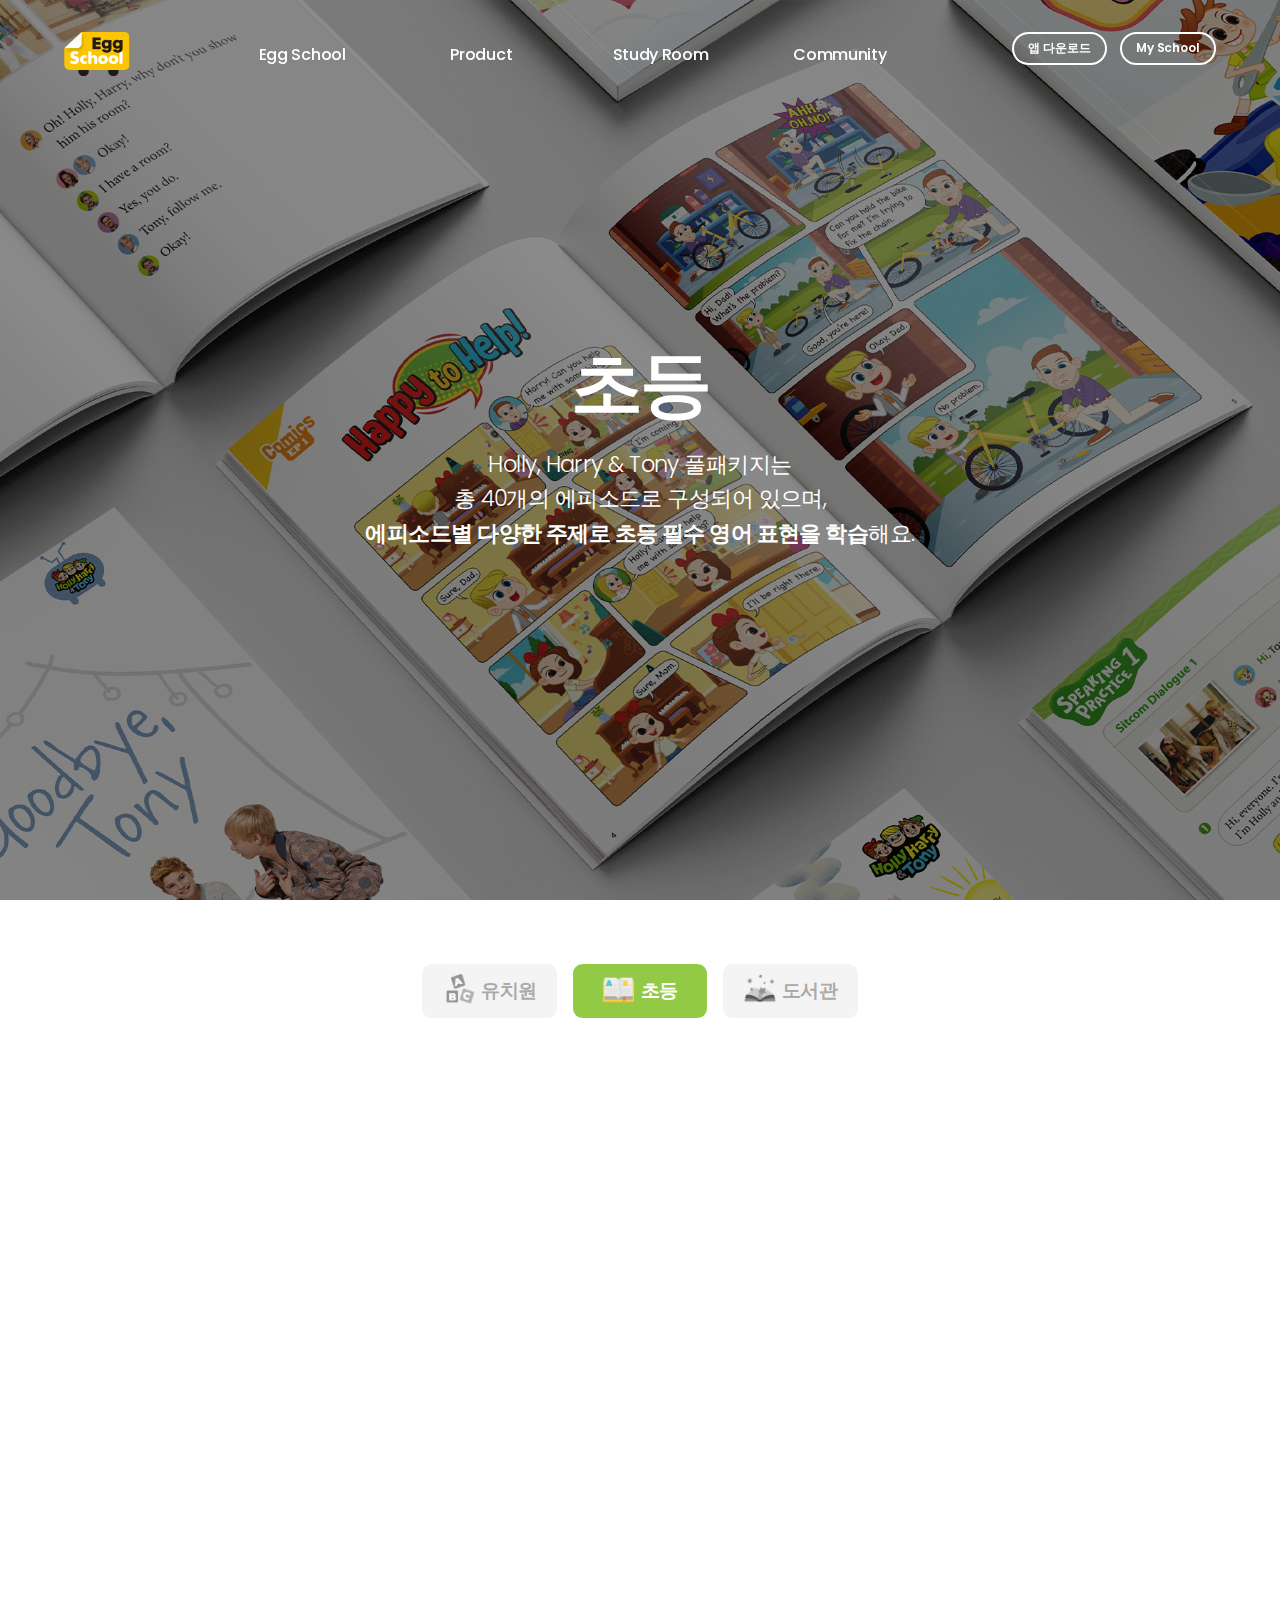
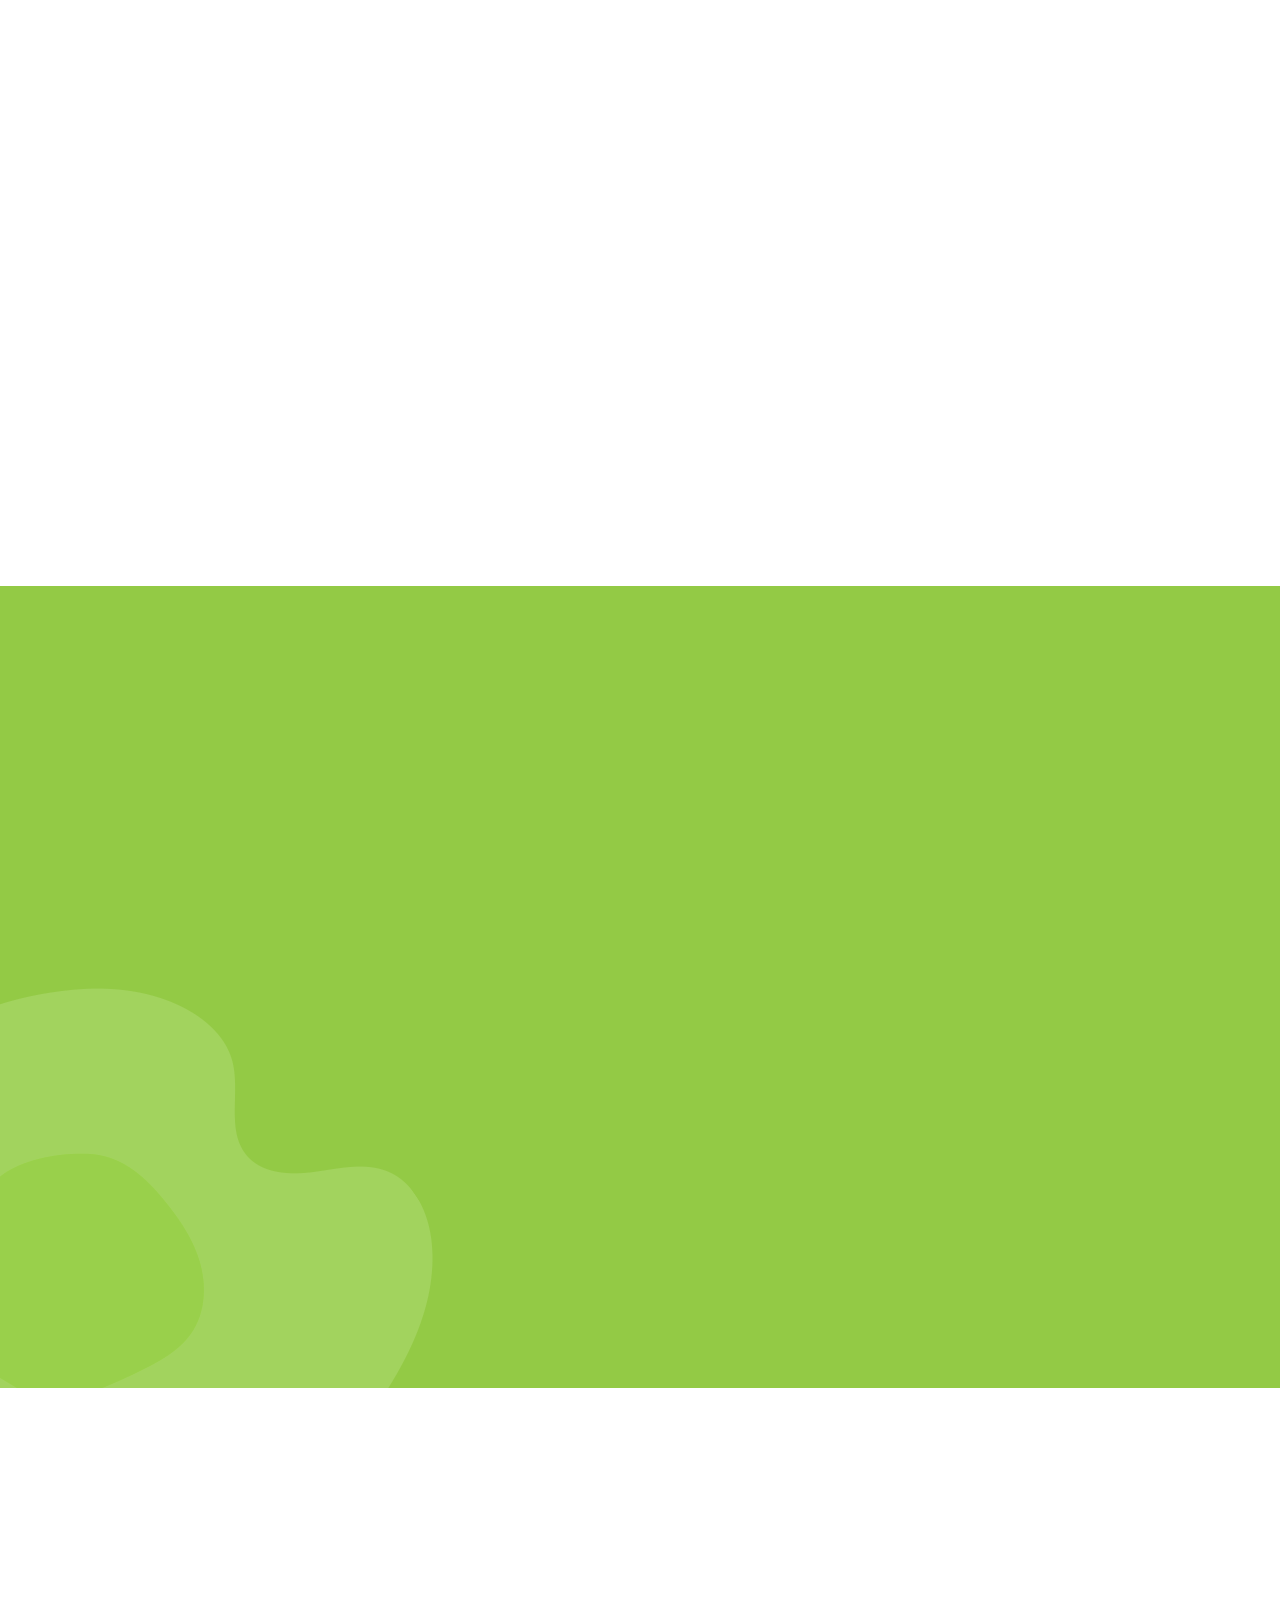
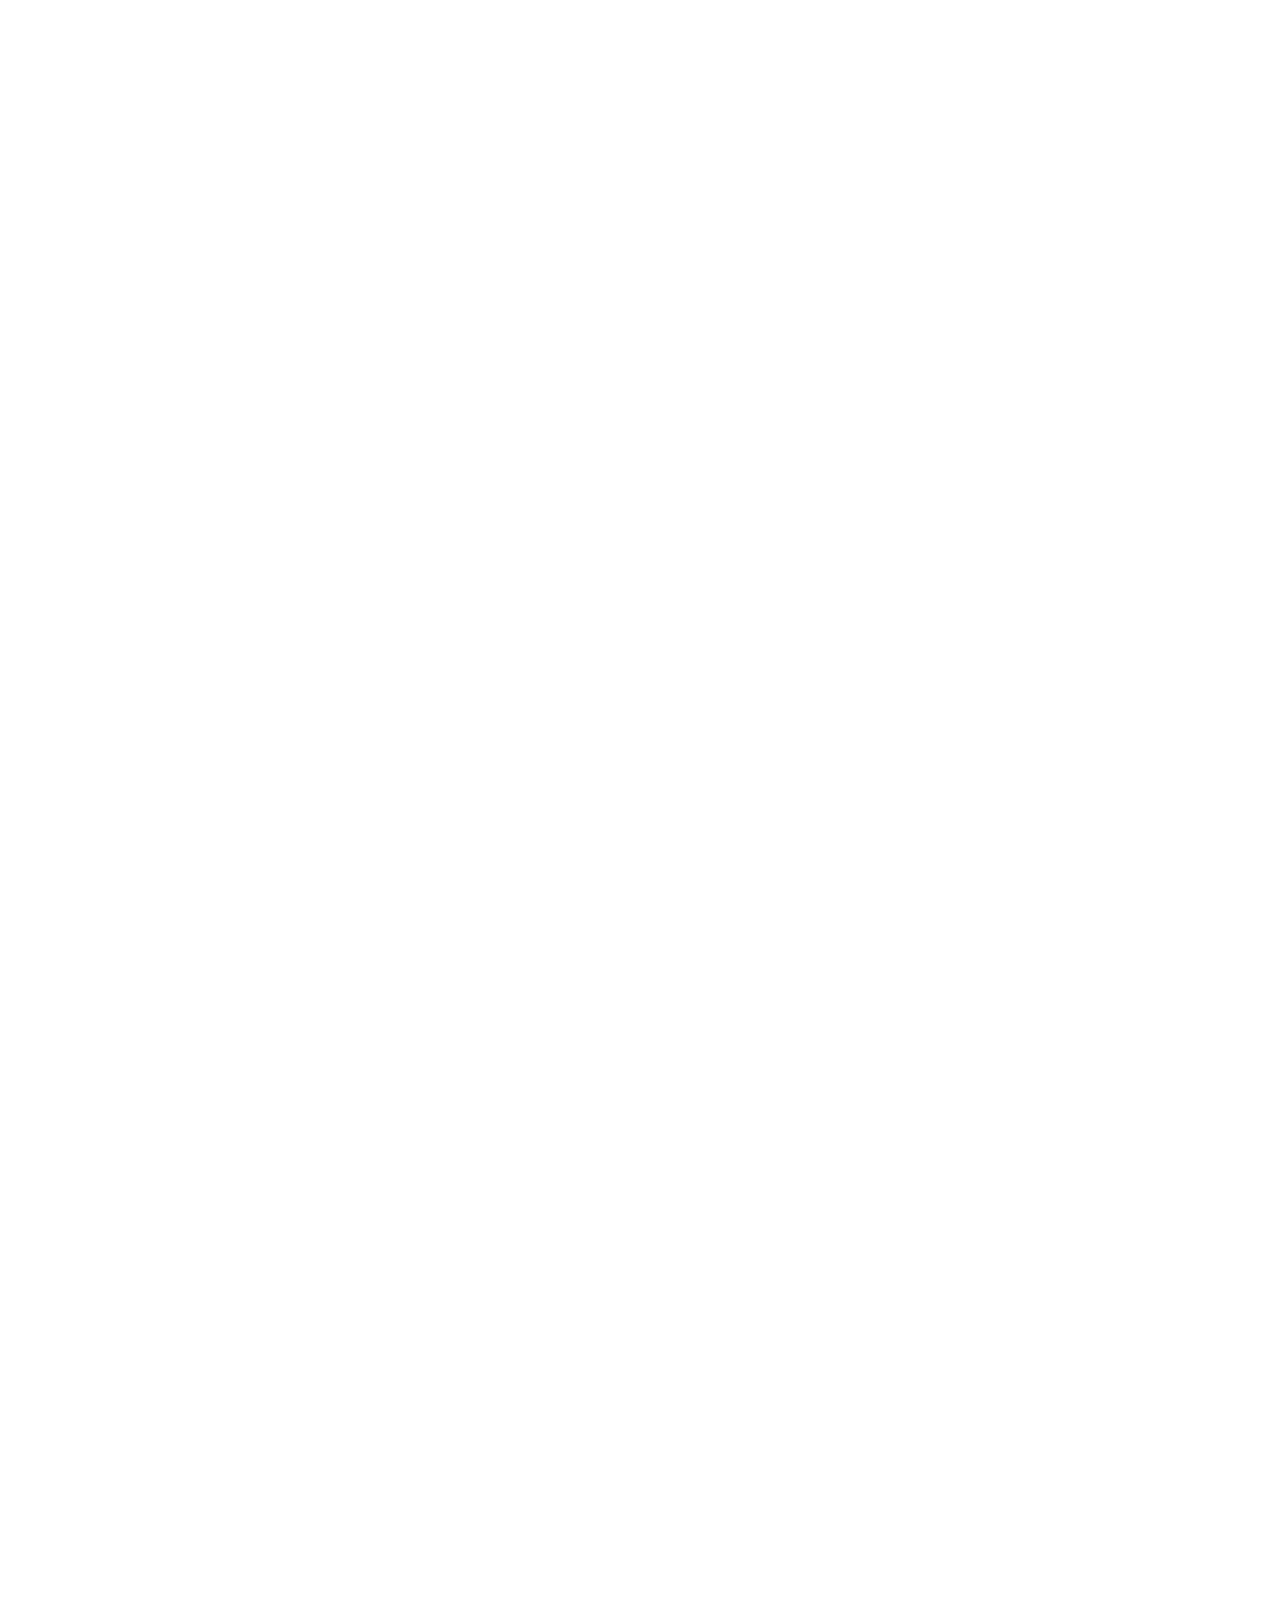
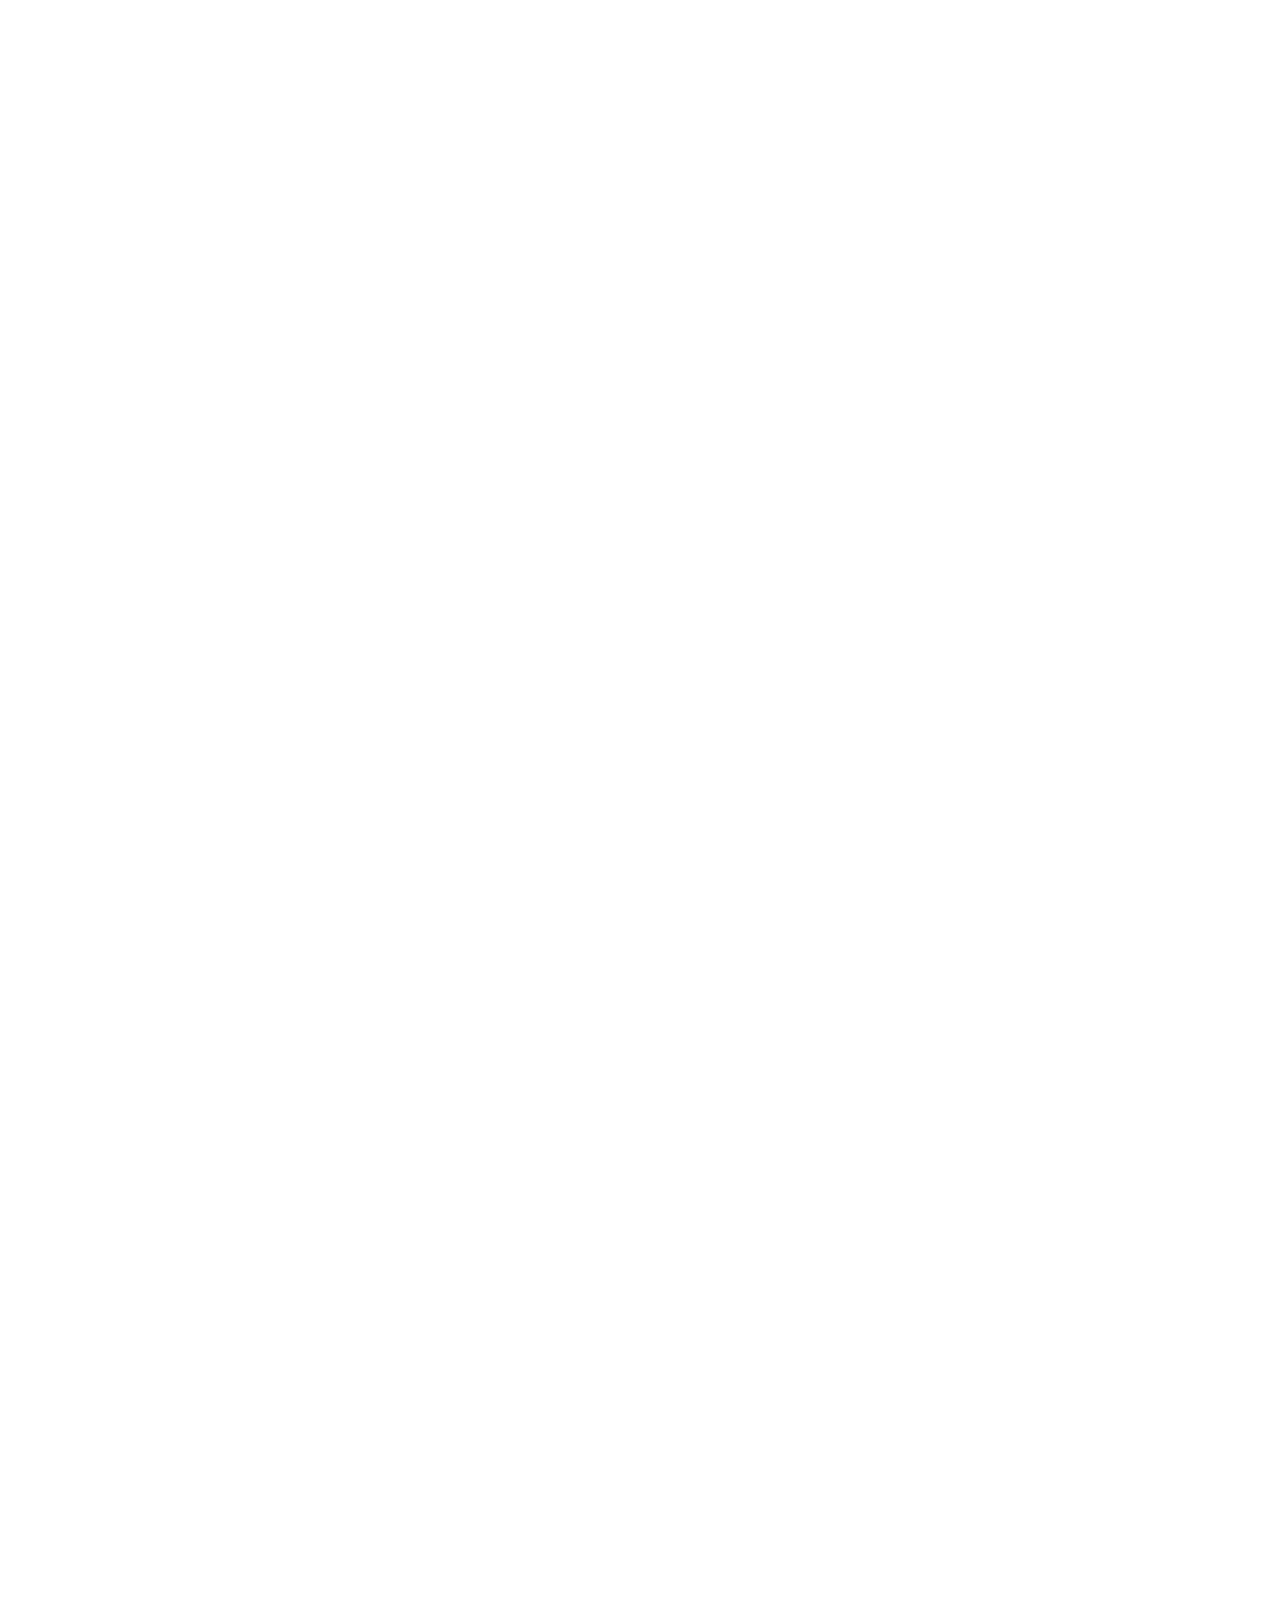
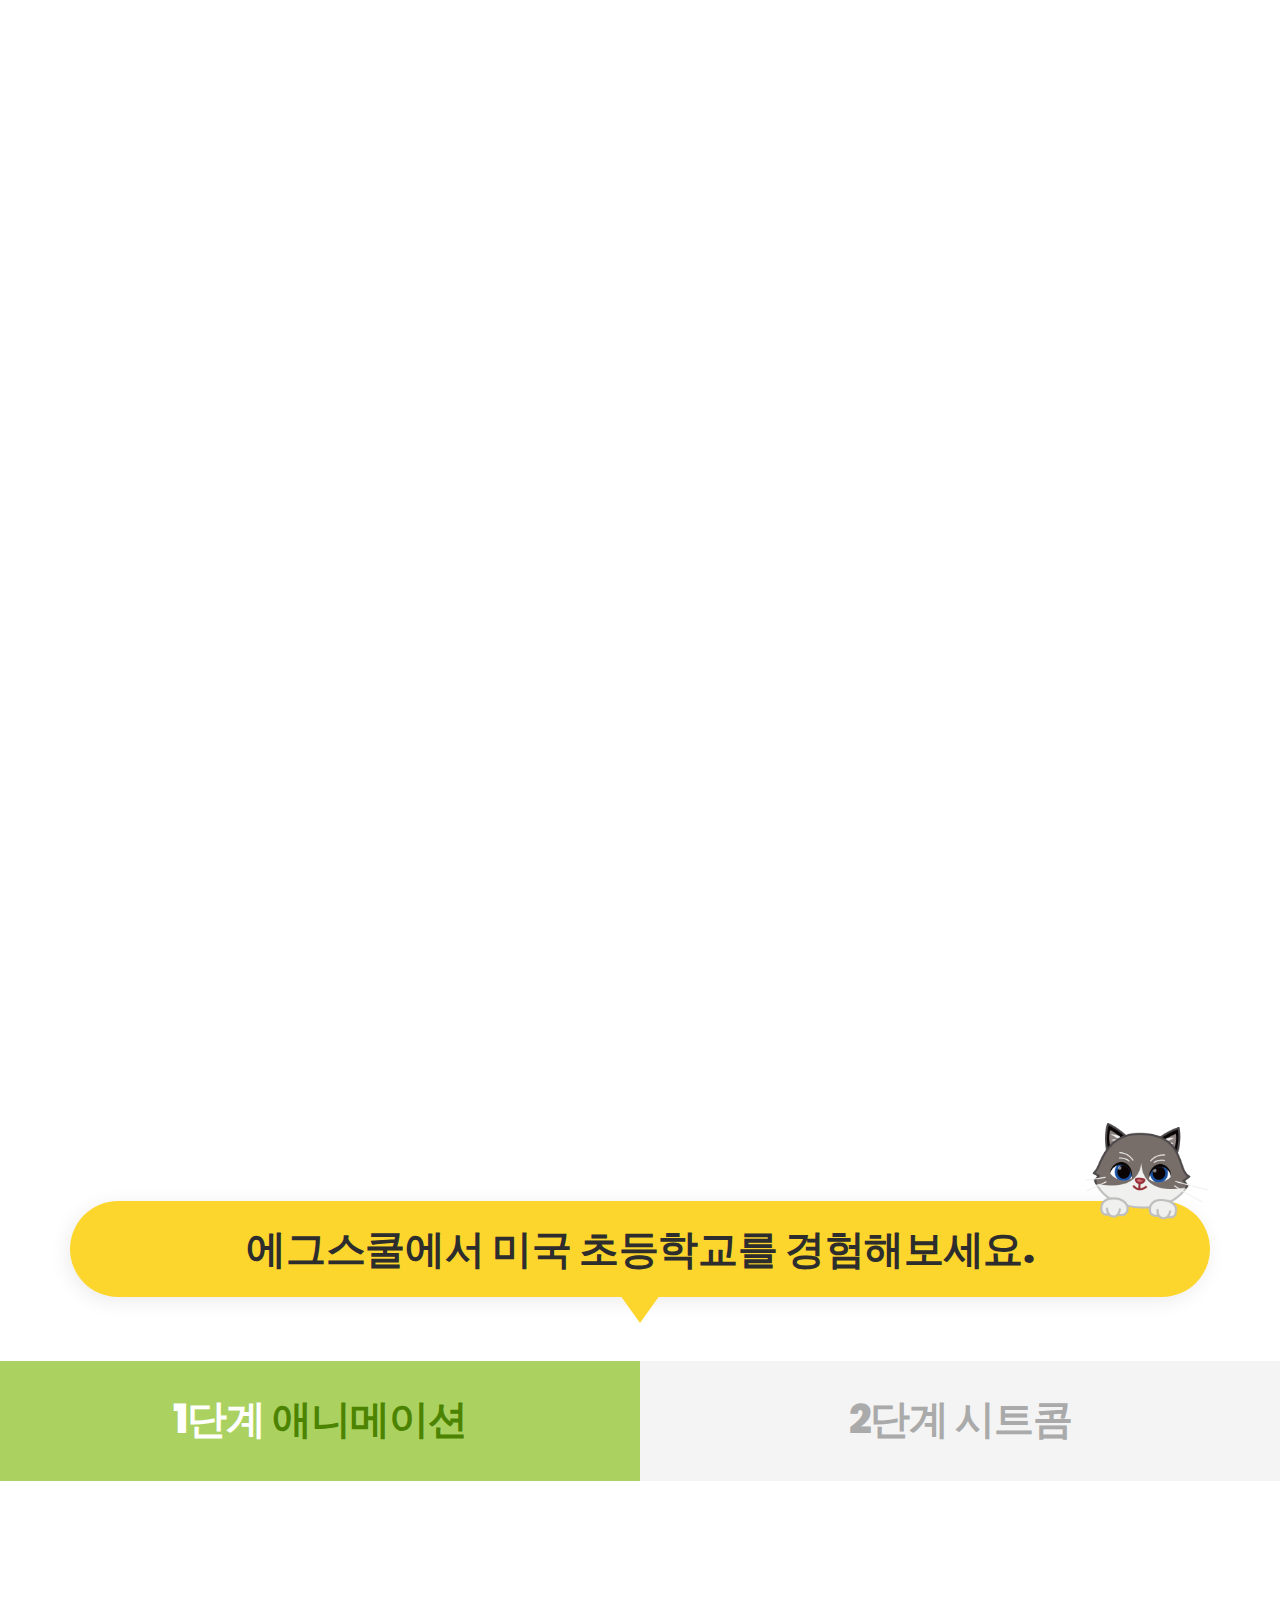
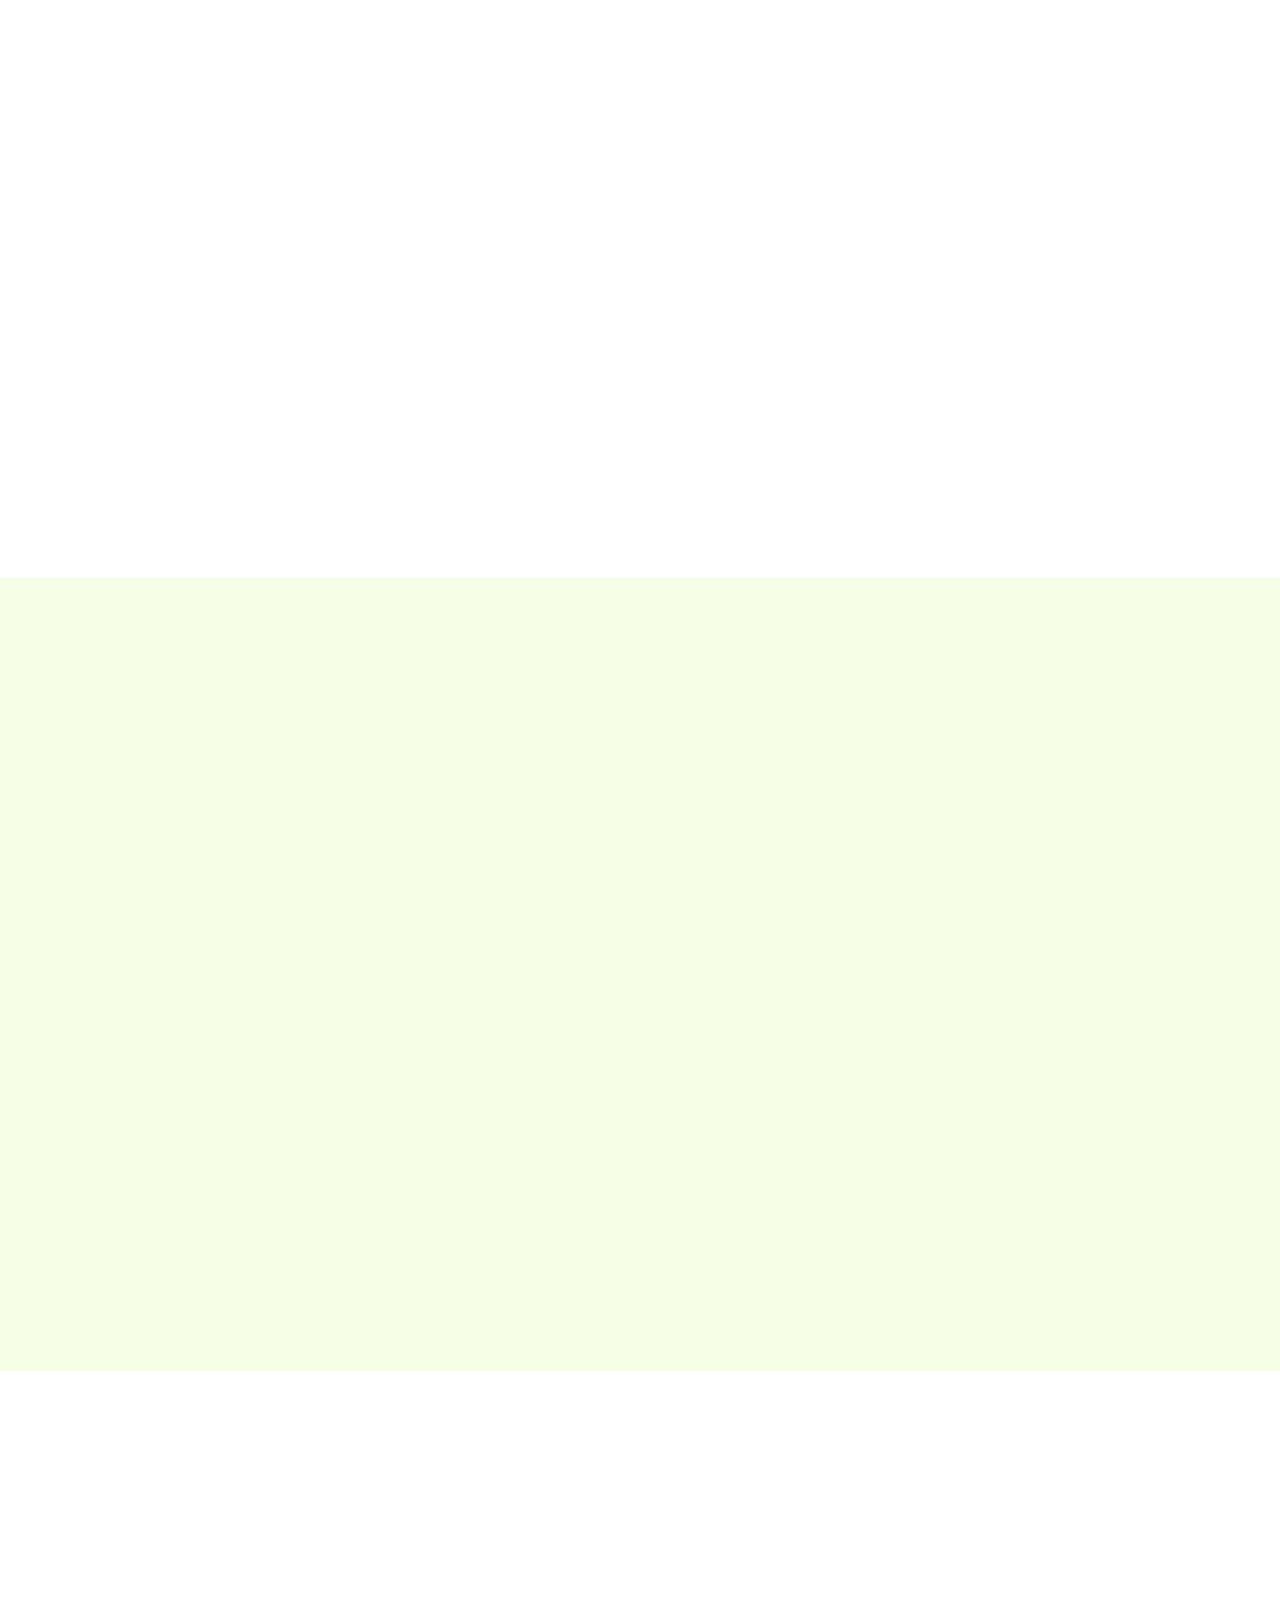
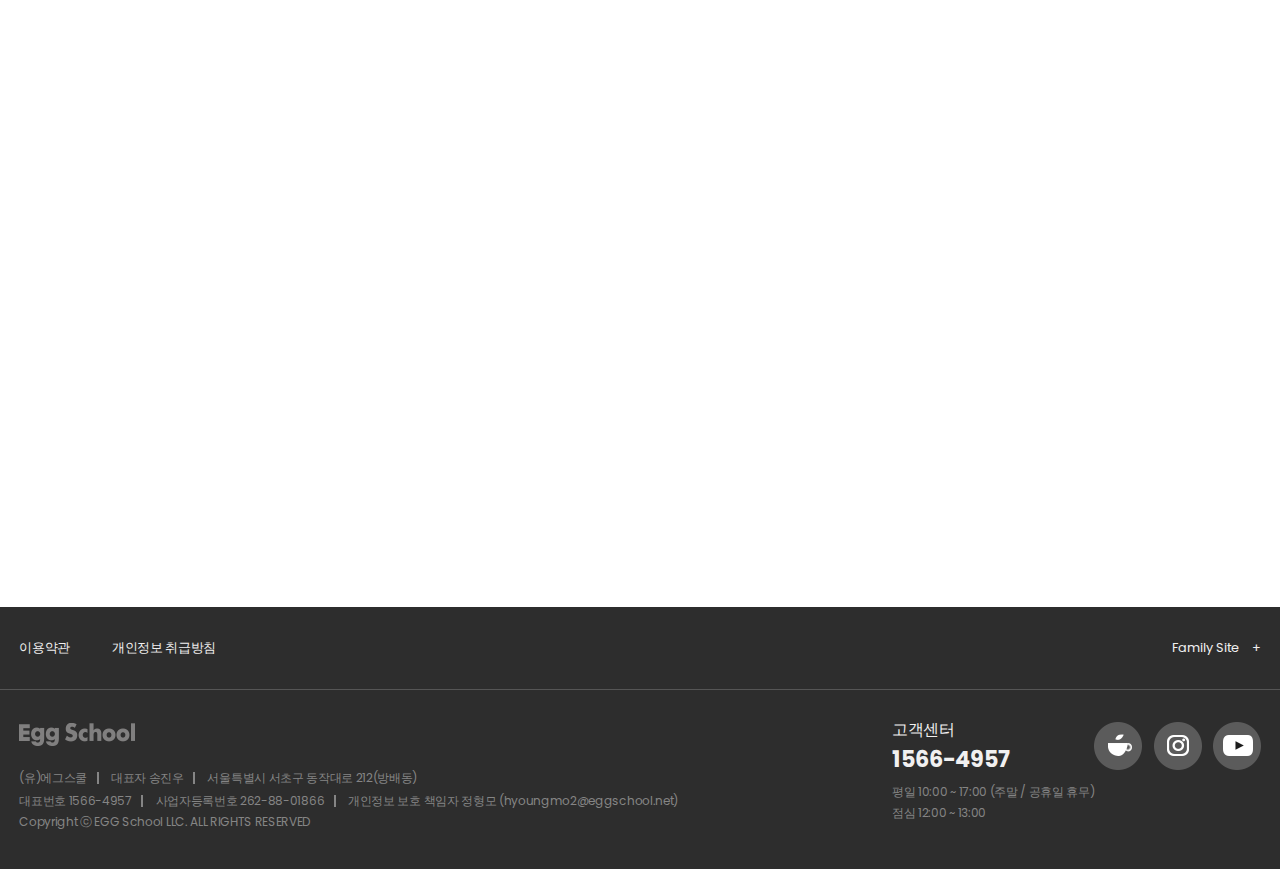
==== product/element.html @ 85e60bed "first commit" ====
<!doctype html>
<html lang="ko">
<head>
    <meta charset="UTF-8">
    <meta name="viewport"
          content="width=device-width, user-scalable=no, initial-scale=1.0, maximum-scale=1.0, minimum-scale=1.0">
    <meta http-equiv="X-UA-Compatible" content="ie=edge">
    <title>초등</title>
    <!--S:fonts-->
    <link rel="preconnect" href="https://fonts.googleapis.com">
    <link rel="preconnect" href="https://fonts.gstatic.com" crossorigin>
    <link href="https://fonts.googleapis.com/css2?family=Poppins:ital,wght@0,100;0,200;0,300;0,400;0,500;0,600;0,700;0,800;0,900;1,100;1,200;1,300;1,400;1,500;1,600;1,700;1,800;1,900&display=swap" rel="stylesheet">
    <link rel="stylesheet" as="style" crossorigin href="https://cdn.jsdelivr.net/gh/orioncactus/pretendard@v1.3.9/dist/web/static/pretendard.min.css" />
    <link rel="stylesheet" href="/css/reset.css">
    <!--S: Swiper CDN-->
    <link
            rel="stylesheet"
            href="https://cdn.jsdelivr.net/npm/swiper@11/swiper-bundle.min.css"
    />
    <script src="https://cdn.jsdelivr.net/npm/swiper@11/swiper-bundle.min.js"></script>
    <!--S: gsap CDN-->
    <script src="https://cdnjs.cloudflare.com/ajax/libs/gsap/3.12.5/gsap.min.js"></script>
    <script src="https://cdnjs.cloudflare.com/ajax/libs/gsap/3.12.5/ScrollTrigger.min.js"></script>
    <script src="https://cdnjs.cloudflare.com/ajax/libs/gsap/3.12.5/Observer.min.js"></script>
    <link href="https://unpkg.com/aos@2.3.1/dist/aos.css" rel="stylesheet">
    <script src="https://unpkg.com/aos@2.3.1/dist/aos.js"></script>
    <script src="https://player.vimeo.com/api/player.js"></script>
    <!--E:fonts-->
    <link rel="stylesheet" href="/css/common.css">
    <link rel="stylesheet" href="/css/main.css">
    <link rel="stylesheet" href="/css/modal.css">
    <link rel="stylesheet" href="/css/product.css">
    <script src="/js/modal.js"></script>
    <script src="/js/common.js"></script>
    <script src="/js/product.js"></script>
</head>
<body>
<div class="wrapper">
    <!--S:header-->
    <header class="header">
        <a href="/"><img src="/images/logo.png" alt="Egg School"></a>
        <nav class="gnb_wrapper">
            <ul class="gnb_block">
                <li class="gnb_link"><span class="gnb_text">Egg School</span>
                    <ul class="lnb_block">
                        <li class="lnb_link"><a href="/eggshool/story">회사소개</a></li>
                        <li class="lnb_link"><a href="/eggshool/system">시스템</a></li>
                        <li class="lnb_link"><a href="/eggshool/curriculum">커리큘럼</a></li>
                    </ul>
                </li>
                <li class="gnb_link"><span class="gnb_text">Product</span>
                    <ul class="lnb_block">
                        <li class="lnb_link"><a href="/product/kinder">유치원</a></li>
                        <li class="lnb_link"><a href="/product/element">초등</a></li>
                        <li class="lnb_link"><a href="/product/library">도서관</a></li>
                        <li class="lnb_link"><a href="/product/freetrial">무료체험신청</a></li>
                    </ul>
                </li>
                <li class="gnb_link"><span class="gnb_text">Study Room</span>
                    <ul class="lnb_block">
                        <li class="lnb_link"><a href="/studyroom/guide">학습가이드</a></li>
                        <li class="lnb_link"><a href="/studyroom/guide/remotesupport">PC원격지원</a></li>
                    </ul>
                </li>
                <li class="gnb_link"><span class="gnb_text">Community</span>
                    <ul class="lnb_block">
                        <li class="lnb_link"><a href="/community/notice">공지사항</a></li>
                        <li class="lnb_link"><a href="/community/event">이벤트</a></li>
                        <li class="lnb_link"><a href="/community/faq">FAQ</a></li>
                    </ul>
                </li>
            </ul>
        </nav>
        <div class="d_flex utill_menu_block">
            <button type="button" onclick="redirectToAppStore()" class="utill_menu">앱 다운로드</button>
            <button type="button" class="utill_menu" onclick="toggleMySchool()">My School
                <ul class="mypage_link_block">
                    <li class="mypage_link logout">로그아웃</li>
                    <li class="mypage_link"><a href="/myschool/userinfo">회원정보</a></li>
                    <li class="mypage_link"><a href="/myschool/studyinfo">학습정보</a></li>
                    <li class="mypage_link"><a href="/myschool/appextend">앱 구독연장</a></li>
                    <li class="mypage_link"><a href="/myschool/paylist">결제내역</a></li>
                    <li class="mypage_link"><a href="/myschool/delivery">배송내역</a></li>
                    <li class="mypage_link"><a href="/myschool/dataroom">자료실</a></li>
                    <li class="mypage_link"><a href="/myschool/qna">1:1 문의내역</a></li>
                </ul>
            </button>
        </div>
    </header>
    <!--S:mobile-->
    <header class="m_header">
        <div class="logo"><a href="/"><img src="/images/logo.png" alt="Egg School"></a></div>
        <div class="m_menu_block">
            <div class="utill_menu_block">
                <button type="button" onclick="redirectToAppStore()" class="utill_menu">앱 다운로드</button>
            </div>
            <button class="btn_nav" onclick="handleMobileNav(this)">
                <span></span>
                <span></span>
                <span></span>
                <span></span>
            </button>
        </div>
    </header>
    <div class="m_nav_wrapper">
        <div class="nav_top d_flex align_center">
            <div class="login_block">
                <img class="logo" src="/images/logo.png" alt="Egg School">
                <p class="login_txt"><a href="/login" class="font_600">로그인</a>해주세요</p>
            </div>
            <button class="btn_nav open" onclick="handleMobileNav(this)">
                <span></span>
                <span></span>
                <span></span>
                <span></span>
            </button>
        </div>
        <nav class="gnb_wrapper">
            <ul class="gnb_block">
                <li class="gnb_link"><span class="gnb_text">Egg School <i class="ico_arrow"></i></span>
                    <ul class="lnb_block">
                        <li class="lnb_link"><a href="/eggshool/story">회사소개</a></li>
                        <li class="lnb_link"><a href="/eggshool/system">시스템</a></li>
                        <li class="lnb_link"><a href="/eggshool/curriculum">커리큘럼</a></li>
                    </ul>
                </li>
                <li class="gnb_link"><span class="gnb_text">Product <i class="ico_arrow"></i></span>
                    <ul class="lnb_block">
                        <li class="lnb_link"><a href="/product/kinder">유치원</a></li>
                        <li class="lnb_link"><a href="/product/element">초등</a></li>
                        <li class="lnb_link"><a href="/product/library">도서관</a></li>
                        <li class="lnb_link"><a href="/product/freetrial">무료체험신청</a></li>
                    </ul>
                </li>
                <li class="gnb_link"><span class="gnb_text">Study Room <i class="ico_arrow"></i></span>
                    <ul class="lnb_block">
                        <li class="lnb_link"><a href="/studyroom/guide">학습가이드</a></li>
                        <li class="lnb_link"><a href="/studyroom/guide/remotesupport">PC원격지원</a></li>
                    </ul>
                </li>
                <li class="gnb_link"><span class="gnb_text">Community <i class="ico_arrow"></i></span>
                    <ul class="lnb_block">
                        <li class="lnb_link"><a href="/community/notice">공지사항</a></li>
                        <li class="lnb_link"><a href="/community/event">이벤트</a></li>
                        <li class="lnb_link"><a href="/community/faq">FAQ</a></li>
                    </ul>
                </li>
                <li class="gnb_link"><span class="gnb_text">My School <i class="ico_arrow"></i></span>
                    <ul class="lnb_block">
                        <li class="lnb_link"><a href="/myschool/userinfo">회원정보</a></li>
                        <li class="lnb_link"><a href="/myschool/studyinfo">학습정보</a></li>
                        <li class="lnb_link"><a href="/myschool/appextend">앱 구독연장</a></li>
                        <li class="lnb_link"><a href="/myschool/paylist">결제내역</a></li>
                        <li class="lnb_link"><a href="/myschool/delivery">배송내역</a></li>
                        <li class="lnb_link"><a href="/myschool/dataroom">자료실</a></li>
                        <li class="lnb_link"><a href="/myschool/qna">1:1 문의내역</a></li>
                    </ul>
                </li>
            </ul>
        </nav>
    </div>
    <div class="dimmed"></div>
    <!--E:header-->
    <main class="main_content element product">
        <section class="sub_visual_wrapper">
            <div class="sub_title_block">
                <div class="inner">
                    <h2 class="title">초등</h2>
                    <p class="desc">
                        Holly, Harry & Tony 풀패키지는 <br />
                        총 40개의 에피소드로 구성되어 있으며,<br />
                        <strong class="font_bold">에피소드별 다양한 주제로 초등 필수 영어 표현을 학습</strong>해요.
                    </p>
                </div>
            </div>
        </section>
        <section class="product_link_wrapper">
            <ul class="product_link_block">
                <li class="product_link kinder"><a href="/product/kinder">유치원</a></li>
                <li class="product_link element active"><a href="/product/element">초등</a></li>
                <li class="product_link library"><a href="/product/library">도서관</a></li>
            </ul>
        </section>
        <section class="product_detail_wrapper spacing_product">
            <div class="container">
                <h3 class="product_title" data-aos="fade-up">
                    <strong class="font_point">초등 학습 전용<br class="m_br" /> 애니메이션과 시트콤</strong>으로<br class="m_br" />
                    영미권 문화와 교과 표현을<br class="m_br" /> 쉽고 재미있게 익혀보세요.
                </h3>
                <div class="product_thumb_box" data-aos="fade-up">
                    <img src="/images/product/img_product_element.png" alt="">
                    <div class="font_right">
                        <button class="btn_detail" onclick="showModal('#productDetailModal')"><i class="ico_search"></i> 제품 구성 상세 안내</button>
                    </div>
                </div>
            </div>
            <aside class="modal header_gray" id="productDetailModal">
                <div class="modal_content">
                    <div class="modal_body">
                        <div class="title_block">
                            <div class="font_right">
                                <button class="btn_close" onclick="closeModal('#productDetailModal')"><i class="ico_close"></i></button>
                            </div>
                            <p class="title">제품 상세 안내</p>
                        </div>
                        <div class="content_block">
                            <div class="detail_list_wrapper">
                                <p class="main_title">[ 애니메이션 Holly, Harry, Tony의 하루 ]</p>
                                <dl class="detail_box gray">
                                    <dt class="title">영상 120편</dt>
                                    <dd class="desc">
                                        애니메이션 20편 / Mini Sitcom 80편 / Song Time 20편<br class="pc_br" />
                                        <p>* 영상은 PC 뿐 아니라 앱에서도 시청 가능합니다.</p>
                                    </dd>
                                </dl>
                                <dl class="detail_box gray">
                                    <dt class="title">디지털콘텐츠</dt>
                                    <dd class="desc">
                                        Song Studio / World Contest / Quiz Time / <br class="pc_br" />
                                        EGG Studio / Timeline / Video / Audio / E-Book
                                    </dd>
                                </dl>
                                <dl class="detail_box gray">
                                    <dt class="title">교재</dt>
                                    <dd class="desc">
                                        Episode Book 20권 / Speaking Practice 20권<br class="pc_br" />
                                        Word Play 1권 / Self Study Planner 1권<br class="pc_br" />
                                        Self Study Planner Stickers 11장<br class="pc_br" />
                                        <p>* Speaking Practice의 답지 Answer Keys는 공지사항에서 확인하세요.</p>
                                    </dd>
                                </dl>
                                <dl class="detail_box gray">
                                    <dt class="title">에그스쿨 앱</dt>
                                    <dd class="desc">
                                        Animation, Song Time, Mini Sitcom 영상 및<br class="pc_br" />
                                        Comics, Song 오디오 파일 제공
                                        <p>* 디지털콘텐츠 및 에그스쿨 앱은 결제일로부터 1년간 이용 가능</p>
                                    </dd>
                                </dl>
                            </div>
                        </div>
                    </div>
                </div>
            </aside>
        </section>
        <section class="product_feature_wrapper spacing_product">
            <div class="container">
                <ul class="feature_box_block" data-aos="fade-up">
                    <li class="feature_box">
                        <img class="ico_feature" src="/images/product/ico_feature_english.png" alt="">
                        <p class="desc">
                            책과 영상을 통해 직접<br />
                            <span class="font_point">Speaking 연습까지</span>
                        </p>
                    </li>
                    <li class="feature_box">
                        <img class="ico_feature" src="/images/product/ico_feature_selfStudy.png" alt="">
                        <p class="desc">
                            <span class="font_point">디지털 학습</span> 콘텐츠로<br />
                            재미있게 셀프스터디
                        </p>
                    </li>
                    <li class="feature_box">
                        <img class="ico_feature" src="/images/product/ico_feature_curriculum.png" alt="">
                        <p class="desc">
                            <span class="font_point">미국</span> 교육열 <span class="font_point">상위 10개주</span><br />
                            교육정책 기반 커리큘럼
                        </p>
                    </li>
                    <li class="feature_box">
                        <img class="ico_feature" src="/images/product/ico_feature_planner.png" alt="">
                        <p class="desc">
                            <span class="font_point">셀프스터디 플래너</span>로<br />
                            자율 학습 동기부여
                        </p>
                    </li>
                    <li class="feature_box">
                        <img class="ico_feature" src="/images/product/ico_feature_music.png" alt="">
                        <p class="desc">
                            <span class="font_point">영상과 음원</span>으로 만나는<br />
                            미국 유치원
                        </p>
                    </li>
                    <li class="feature_box">
                        <img class="ico_feature" src="/images/product/ico_feature_timer.png" alt="">
                        <p class="desc">
                            하루 30분만으로<br />
                            <span class="font_point">자기주도학습 습관</span> 들이기
                        </p>
                    </li>
                </ul>
            </div>
        </section>
        <section class="spacing_product">
            <!--S:1번-->
            <article class="number_content_wrapper">
                <div class="container">
                    <div class="num_title_block" data-aos="fade-up">
                        <h3 class="number">1</h3>
                        <h3 class="title">
                            듣기, 읽기, 말하기, 쓰기에<br class="m_br" /> 특화된 콘텐츠
                        </h3>
                        <p class="desc">
                            영상과 디지털학습으로 학습한 내용을<br />
                            교재와 E-book을 보며 예·복습해요.
                        </p>
                    </div>
                    <ul class="content_box_block">
                        <li class="content_box" data-aos="fade-up">
                            <div class="thumb_block">
                                <div class="inner">
                                    <img src="/images/product/element/img_step01_01.png" alt="">
                                </div>
                            </div>
                            <div class="info_block">
                                <div class="inner">
                                    <h4 class="title font_point">디지털 콘텐츠</h4>
                                    <p class="desc">
                                        영상, 교재, 디지털 콘텐츠로 핵심표현을<br class="m_br" /> 반복하며<br class="pc_br" />
                                        읽기, 듣기, 말하기, 쓰기<br class="m_br" /> 모든 영역의 능력을 향상시켜요.
                                    </p>
                                </div>
                            </div>
                        </li>
                        <li class="content_box" data-aos="fade-up">
                            <div class="thumb_block">
                                <div class="inner swiper contentSwiper">
                                    <ul class="swiper-wrapper">
                                        <li class="swiper-slide">
                                            <img src="/images/product/element/img_step01_02_01.png" alt="">
                                        </li>
                                        <li class="swiper-slide">
                                            <img src="/images/product/element/img_step01_02_02.png" alt="">
                                        </li>
                                    </ul>
                                    <div class="swiper-pagination"></div>
                                </div>
                            </div>
                            <div class="info_block">
                                <div class="inner">
                                    <h4 class="title font_point">Episode Book</h4>
                                    <p class="desc">
                                        영상 속 내용을 만화책과 대본집으로<br class="m_br" /> 그대로 담은 교재
                                    </p>
                                </div>
                            </div>
                        </li>
                        <li class="content_box" data-aos="fade-up">
                            <div class="thumb_block">
                                <div class="inner swiper contentSwiper">
                                    <ul class="swiper-wrapper">
                                        <li class="swiper-slide">
                                            <img src="/images/product/element/img_step01_03_01.png" alt="">
                                        </li>
                                        <li class="swiper-slide">
                                            <img src="/images/product/element/img_step01_03_02.png" alt="">
                                        </li>
                                    </ul>
                                    <div class="swiper-pagination"></div>
                                </div>
                            </div>
                            <div class="info_block">
                                <div class="inner">
                                    <h4 class="title font_point">Speaking Practice</h4>
                                    <p class="desc">
                                        배운 표현을 응용하여<br class="m_br" /> 직접 적어보고 말해보는 교재
                                    </p>
                                </div>
                            </div>
                        </li>
                        <li class="content_box" data-aos="fade-up">
                            <div class="thumb_block">
                                <div class="inner">
                                    <img src="/images/product/element/img_step01_04.png" alt="">
                                </div>
                            </div>
                            <div class="info_block">
                                <div class="inner">
                                    <h4 class="title font_point">E-Book</h4>
                                    <p class="desc">
                                        언제 어디서나 편하게<br class="m_br" /> 오디오를 들을 수 있는 e-book
                                    </p>
                                </div>
                            </div>
                        </li>
                    </ul>
                </div>
            </article>
            <!--E:1번.-->
            <!--S:2번.-->
            <article class="number_content_wrapper">
                <div class="num_title_block" data-aos="fade-up">
                    <h3 class="number">2</h3>
                    <h3 class="title">
                        영상으로 만나는<br class="m_br" />
                        미국 초등학교
                    </h3>
                    <p class="desc">
                        미국 초등학생의 방학 생활을 담은 영상으로 <br />
                        영미권 문화와 실생활 영어 표현을<br class="m_br" /> 쉽고 재미있게 접할 수 있어요.
                    </p>
                </div>
                <div data-aos="fade-up">
                    <div class="container">
                        <ul class="video_tab_block">
                            <li onclick="changeVideoTab(0)" class="tab_link active">Animation</li>
                            <li onclick="changeVideoTab(1)" class="tab_link">Sitcom</li>
                            <li onclick="changeVideoTab(2)" class="tab_link">Mini Sitcom</li>
                            <li onclick="changeVideoTab(3)" class="tab_link">Intonation</li>
                        </ul>
                    </div>
                    <div class="video_list_block">
                        <div class="video_slide active">
                            <div class="container">
                                <div class="video_player">
                                    <i class="ico_play"></i>
                                    <img class="thumbnail" src="/images/product/element/img_video_thumbnail_01.png" alt="">
                                    <video loop muted playsinline controls class="video_source" controlsList = "nodownload"
                                           src="https://player.vimeo.com/video/809602624?h=5c95004ac7&amp;badge=0&amp;autopause=0&amp;player_id=0&amp;app_id=58479">
                                    </video>
                                    <!--                                    <iframe class="video_source"-->
                                    <!--                                            src="https://player.vimeo.com/video/809602624?h=5c95004ac7&amp;badge=0&amp;autopause=0&amp;player_id=0&amp;app_id=58479" frameborder="0"></iframe>-->
                                </div>
                                <div class="video_info">
                                    <p class="title">Animation</p>
                                    <p class="desc">Holly, Harry & Tony의 하루를 담은 20편의 애니메이션</p>
                                </div>
                            </div>
                        </div>
                        <div class="video_slide">
                            <div class="container">
                                <div class="video_player">
                                    <i class="ico_play"></i>
                                    <img class="thumbnail" src="/images/product/element/img_video_thumbnail_02.png" alt="">
                                    <video loop muted playsinline controls class="video_source" controlsList = "nodownload"
                                           src="https://player.vimeo.com/video/681220495?h=6866eac728&amp;badge=0&amp;autopause=0&amp;player_id=0&amp;app_id=58479">
                                    </video>
                                </div>
                                <div class="video_info">
                                    <p class="title">Sitcom</p>
                                    <p class="desc">Holly, Harry, Tony의 방학을 담은 20편의 시트콤</p>
                                </div>
                            </div>
                        </div>
                        <div class="video_slide">
                            <div class="container">
                                <div class="video_player">
                                    <i class="ico_play"></i>
                                    <img class="thumbnail" src="/images/product/element/img_video_thumbnail_03.png" alt="">
                                    <video loop muted playsinline controls class="video_source" controlsList = "nodownload"
                                           src="https://player.vimeo.com/video/690795848?h=f9f8016d66&amp;badge=0&amp;autopause=0&amp;player_id=0&amp;app_id=58479">
                                    </video>
                                </div>
                                <div class="video_info">
                                    <p class="title">Mini Sitcom</p>
                                    <p class="desc">주요 표현을 여러 상황에 활용해보는 미니 시트콤</p>
                                </div>
                            </div>
                        </div>
                        <div class="video_slide">
                            <div class="container">
                                <div class="video_player">
                                    <i class="ico_play"></i>
                                    <img class="thumbnail" src="/images/product/element/img_video_thumbnail_04.png" alt="">
                                    <video loop muted playsinline controls class="video_source" controlsList = "nodownload"
                                           src="https://player.vimeo.com/video/690834785?h=ccde6c18c5&amp;badge=0&amp;autopause=0&amp;player_id=0&amp;app_id=58479">
                                    </video>
                                </div>
                                <div class="video_info">
                                    <p class="title">Intonation</p>
                                    <p class="desc">원어민 선생님의 알려주는 억양 및 발음의 원리</p>
                                </div>
                            </div>
                        </div>
                    </div>
                </div>
            </article>
            <!--E:2번.-->
            <!--S:3번.-->
            <article class="number_content_wrapper">
                <div class="container">
                    <div class="num_title_block" data-aos="fade-up">
                        <h3 class="number">3</h3>
                        <h3 class="title">
                            매일 새로운 콘텐츠로<br class="m_br" /> 디지털 학습
                        </h3>
                        <p class="desc">
                            더빙,노래 부르기, 단어 대결, 퀴즈 등<br />
                            매일 다양하고 재미있는 활동을 통해<br class="m_br" /> 주요 표현을 반복해요.
                        </p>
                    </div>
                    <div class="swiper digital_list_wrapper" id="videoSwiper" data-aos="fade-up">
                        <ul class="swiper-wrapper">
                            <li class="swiper-slide digital_box">
                                <div class="video_block">
                                    <div class="video_player">
                                        <img src="/images/product/element/img_eggStudio.gif" alt="">
                                    </div>
                                </div>
                                <div class="info_block">
                                    <p class="title">EGG Studio</p>
                                    <p class="desc">
                                        직접 내가 주인공이 되어<br class="pc_br" />
                                        한 장면을 더빙해요.
                                    </p>
                                </div>
                            </li>
                            <li class="swiper-slide digital_box">
                                <div class="video_block">
                                    <div class="video_player">
                                        <img src="/images/product/element/img_wordContest.gif" alt="">
                                    </div>
                                </div>
                                <div class="info_block">
                                    <p class="title">Word Contest</p>
                                    <p class="desc">
                                        단어 대결 게임을 통해<br class="pc_br" /> 핵심 어휘를 정리해요.
                                    </p>
                                </div>
                            </li>
                            <li class="swiper-slide digital_box">
                                <div class="video_block">
                                    <div class="video_player">
                                        <img src="/images/product/element/img_quizTime.gif" alt="">
                                    </div>
                                </div>
                                <div class="info_block">
                                    <p class="title">Quiz Time</p>
                                    <p class="desc">
                                        배운 내용을 제대로 이해했는지<br class="pc_br" /> 퀴즈로 확인해요.
                                    </p>
                                </div>
                            </li>
                            <li class="swiper-slide digital_box">
                                <div class="video_block">
                                    <div class="video_player">
                                        <img src="/images/product/element/img_miniSitcom.gif" alt="">
                                    </div>
                                </div>
                                <div class="info_block">
                                    <p class="title">Mini Sitcom</p>
                                    <p class="desc">
                                        핵심 표현을 따라 말해요.
                                    </p>
                                </div>
                            </li>
                            <li class="swiper-slide digital_box">
                                <div class="video_block">
                                    <div class="video_player">
                                        <img src="/images/product/element/img_songTime.gif" alt="">
                                    </div>
                                </div>
                                <div class="info_block">
                                    <p class="title">Song Time</p>
                                    <p class="desc">
                                        핵심표현을 노래로 반복해요.
                                    </p>
                                </div>
                            </li>
                            <li class="swiper-slide digital_box">
                                <div class="video_block">
                                    <div class="video_player">
                                        <img src="/images/product/element/img_songStudio.gif" alt="">
                                    </div>
                                </div>
                                <div class="info_block">
                                    <p class="title">Song Studio</p>
                                    <p class="desc">
                                        직접 노래를 따라 불러요.
                                    </p>
                                </div>
                            </li>
                            <li class="swiper-slide digital_box">
                                <div class="video_block">
                                    <div class="video_player">
                                        <img src="/images/product/element/img_timeLine.gif" alt="">
                                    </div>
                                </div>
                                <div class="info_block">
                                    <p class="title">Time Line</p>
                                    <p class="desc">
                                        전체 내용의 흐름을 정리해요.
                                    </p>
                                </div>
                            </li>
                        </ul>
                        <div class="btn_circle_prev swiper-button-prev"></div>
                        <div class="btn_circle_next swiper-button-next"></div>
                        <div class="swiper-pagination"></div>
                    </div>
                </div>
            </article>
            <!--E:3번.-->
            <!--S:4번.-->
            <article class="number_content_wrapper">
                <div class="container">
                    <div class="num_title_block" data-aos="fade-up">
                        <h3 class="number">4</h3>
                        <h3 class="title">
                            매일 30분,<br class="m_br" /> 자기 주도 습관 형성
                        </h3>
                        <p class="desc">
                            매일 30분, 부담 없이 학습하며<br class="m_br" /> 자연스럽게 학습 습관이 형성돼요.<br />
                            셀프스터디 플래너가 있어서 동기부여가 돼요.
                        </p>
                    </div>
                    <div class="thumb_block" data-aos="fade-up">
                        <img src="/images/product/element/img_step04.png" alt="">
                        <span class="bg_step04_01"><img src="/images/product/element/ico_step04_01.png" alt=""></span>
                        <span class="bg_step04_02"><img src="/images/product/element/ico_step04_02.png" alt=""></span>
                    </div>
                </div>
            </article>
            <!--E:4번.-->
        </section>
        <!--S:tab-content-->
        <section class="product_tab_wrapper">
            <div class="step_bubble_block">
                <p class="step_bubble">
                    에그스쿨에서 미국<br class="m_br" />
                    초등학교를 경험해보세요.
                </p>
            </div>
            <ul class="step_tab_block">
                <li class="tab_link active" onclick="changeTab(0)">1단계 <span class="name">애니메이션</span></li>
                <li class="tab_link step2" onclick="changeTab(1)">2단계 <span class="name">시트콤</span></li>
            </ul>
            <div class="tab_content active">
                <!--S:학습목표-->
                <article class="spacing_product">
                    <div class="container">
                        <div class="border_title_block" data-aos="fade-up">
                            <h4 class="title border">Holly, Harry, Tony의 하루</h4>
                        </div>
                        <div class="product_program_wrapper" data-aos="fade-up">
                            <div class="thumb_block">
                                <img src="/images/product/element/animation/img_program_01.png" alt="">
                            </div>
                            <div class="info_block">
                                <dl class="info_box">
                                    <dt class="title"><span class="tag">권장 연령</span></dt>
                                    <dd class="desc">
                                        만 5~9세
                                        <p class="subscript">* 아이의 수준과 흥미에 따라서 전 연령 이용 가능합니다.</p>
                                    </dd>
                                </dl>
                                <dl class="info_box">
                                    <dt class="title"><span class="tag">특징</span></dt>
                                    <dd class="desc">
                                        <ul>
                                            <li class="check_info">애니메이션을 보고 내용을 이해할 수 있어요.</li>
                                            <li class="check_info">일상 생활에 쓸 수 있는 표현을 말할 수 있어요.</li>
                                            <li class="check_info">자기 주도 학습 습관을 키워요.</li>
                                        </ul>
                                    </dd>
                                </dl>
                            </div>
                        </div>
                    </div>
                </article>
                <!--E:학습목표-->
                <!--S:애니메이션...-->
                <article class="spacing_product bg_secondary">
                    <div class="container">
                        <div class="sub_title_block" data-aos="fade-up">
                            <h5 class="title">
                                Holly, Harry, Tony의 일상을<br class="m_br" /> <span class="font_point">애니메이션</span>으로 만나보세요.
                            </h5>
                        </div>
                        <div class="swiper episodeSwiper episode_list_wrapper swiper_container" data-aos="fade-up">
                            <ul class="swiper-wrapper">
                                <li class="swiper-slide episode_box">
                                    <div class="thumb_block">
                                        <img src="/images/product/element/animation/img_episode_01.png" alt="">
                                    </div>
                                    <div>
                                        <p class="title">What Have You Done?</p>
                                        <p class="desc">
                                            엄마, 아빠를 도와주고 싶은 Tony, <br />
                                            넘치는 장난끼 때문에 계속<br />
                                            장난만 치네요.
                                        </p>
                                    </div>
                                </li>
                                <li class="swiper-slide episode_box">
                                    <div class="thumb_block">
                                        <img src="/images/product/element/animation/img_episode_02.png" alt="">
                                    </div>
                                    <div>
                                        <p class="title">Hey! I’m Right Here!</p>
                                        <p class="desc">
                                            예쁜 노란색 드레스를 입은 Holly,<br />
                                            우리 주변에 노란색으로 된<br />
                                            물체를 알아보아요.
                                        </p>
                                    </div>
                                </li>
                                <li class="swiper-slide episode_box">
                                    <div class="thumb_block">
                                        <img src="/images/product/element/animation/img_episode_03.png" alt="">
                                    </div>
                                    <div>
                                        <p class="title">Tony’s Coming!</p>
                                        <p class="desc">
                                            집에 놀러 오는 Tony를 맞이하기<br />
                                            위해 마트에서 장도 보고<br />
                                            집을 청소해요.
                                        </p>
                                    </div>
                                </li>
                            </ul>
                        </div>
                    </div>
                </article>
                <!--E:애니메이션...-->
                <!--S:아이들 중심 콘텐츠...-->
                <article class="spacing_product">
                    <div class="container">
                        <div class="sub_title_block" data-aos="fade-up">
                            <h5 class="title">
                                유학을 가지 않아도<br class="m_br" /> 유학 간 것처럼.<br />
                                에그스쿨은 <span class="font_point">아이들 중심<br class="m_br" /> 콘텐츠</span>만을 제공해요.
                            </h5>
                        </div>
                        <div class="swiper societySwiper society_list_wrapper swiper_container" data-aos="fade-up">
                            <ul class="swiper-wrapper">
                                <li class="swiper-slide shadow_box">
                                    <div class="inner">
                                        <div class="thumb_block">
                                            <img src="/images/product/element/animation/img_society_01.png" alt="">
                                        </div>
                                        <div class="info_block">
                                            <p class="desc">
                                                <strong class="font_bold">반복되는 표현과 직관적인 스토리</strong>로<br />
                                                영어가 익숙하지 않은 아이들도<br />
                                                쉽게 적응할 수 있어요.
                                            </p>
                                        </div>
                                    </div>
                                </li>
                                <li class="swiper-slide shadow_box">
                                    <div class="inner">
                                        <div class="thumb_block">
                                            <img src="/images/product/element/animation/img_society_02.png" alt="">
                                        </div>
                                        <div class="info_block">
                                            <p class="desc">
                                                <strong class="font_bold">실제 미국 초등학생의 일상을<br />
                                                    배경</strong>으로 한 영어 대사와 노래를<br />
                                                일상에서 활용해요.
                                            </p>
                                        </div>
                                    </div>
                                </li>
                                <li class="swiper-slide shadow_box">
                                    <div class="inner">
                                        <div class="thumb_block">
                                            <img src="/images/product/element/animation/img_society_03.png" alt="">
                                        </div>
                                        <div class="info_block">
                                            <p class="desc">
                                                <strong class="font_bold">애니메이션 속 캐릭터와 동화</strong>되어<br />
                                                흥미를 느끼고 스스로 찾아서 해요.
                                            </p>
                                        </div>
                                    </div>
                                </li>
                            </ul>
                            <div class="btn_circle_prev swiper-button-prev"></div>
                            <div class="btn_circle_next swiper-button-next"></div>
                            <div class="swiper-pagination"></div>
                        </div>
                    </div>
                </article>
                <!--E:아이들 중심 콘텐츠...-->
            </div>
            <div class="tab_content step2">
                <!--S:학습목표-->
                <article class="spacing_product">
                    <div class="container">
                        <div class="border_title_block" data-aos="fade-up">
                            <h4 class="title border">Holly, Harry, Tony의 방학</h4>
                        </div>
                        <div class="product_program_wrapper" data-aos="fade-up">
                            <div class="thumb_block">
                                <img src="/images/product/element/sitcom/img_program_01.png" alt="">
                            </div>
                            <div class="info_block">
                                <dl class="info_box">
                                    <dt class="title"><span class="tag">권장 연령</span></dt>
                                    <dd class="desc">
                                        만 5~9세
                                        <p class="subscript">* 아이의 수준과 흥미에 따라서 전 연령 이용 가능합니다.</p>
                                    </dd>
                                </dl>
                                <dl class="info_box">
                                    <dt class="title"><span class="tag">특징</span></dt>
                                    <dd class="desc">
                                        <ul>
                                            <li class="check_info">시트콤을 보고 내용을 이해할 수 있어요.</li>
                                            <li class="check_info">일상 생활에 쓸 수 있는 표현을 말할 수 있어요.</li>
                                            <li class="check_info">자기 주도 학습 습관을 키워요.</li>
                                        </ul>
                                    </dd>
                                </dl>
                            </div>
                        </div>
                    </div>
                </article>
                <!--E:학습목표-->
                <!--S:시트콤...-->
                <article class="spacing_product bg_secondary">
                    <div class="container">
                        <div class="sub_title_block" data-aos="fade-up">
                            <h5 class="title">
                                Holly, Harry, Tony의 일상을<br class="m_br" /><span class="font_point">시트콤</span>으로 만나보세요.
                            </h5>
                        </div>
                        <div class="swiper episodeSwiper episode_list_wrapper swiper_container" data-aos="fade-up">
                            <ul class="swiper-wrapper">
                                <li class="swiper-slide episode_box">
                                    <div class="thumb_block">
                                        <img src="/images/product/element/sitcom/img_episode_01.png" alt="">
                                    </div>
                                    <div>
                                        <p class="title">The Baseball Equipment</p>
                                        <p class="desc">
                                            함께 야구 게임을 하는 Holly,<br />
                                            Harry, Tony 심심했던 방학이<br />
                                            재미있고 보람차요.
                                        </p>
                                    </div>
                                </li>
                                <li class="swiper-slide episode_box">
                                    <div class="thumb_block">
                                        <img src="/images/product/element/sitcom/img_episode_02.png" alt="">
                                    </div>
                                    <div>
                                        <p class="title">The Monster Puppy</p>
                                        <p class="desc">
                                            길 잃은 강아지를 데리고 온<br />
                                            Holly, 하룻밤을 함께 보내고<br />
                                            주인을 찾아줘요.
                                        </p>
                                    </div>
                                </li>
                                <li class="swiper-slide episode_box">
                                    <div class="thumb_block">
                                        <img src="/images/product/element/sitcom/img_episode_03.png" alt="">
                                    </div>
                                    <div>
                                        <p class="title">Pizza Delivery</p>
                                        <p class="desc">
                                            엄마가 출장을 간 동안, 매일 매일<br />
                                            피자를 시켜먹은 아이들은<br />
                                            이제 새로운 음식을 먹고 싶어요.
                                        </p>
                                    </div>
                                </li>
                            </ul>
                        </div>
                    </div>
                </article>
                <!--E:시트콤...-->
                <!--S:아이들 중심 콘텐츠...-->
                <article class="spacing_product">
                    <div class="container">
                        <div class="sub_title_block" data-aos="fade-up">
                            <h5 class="title">
                                유학을 가지 않아도<br class="m_br" /> 유학 간 것처럼.<br />
                                에그스쿨은 <span class="font_point">아이들 중심<br class="m_br" /> 콘텐츠</span>만을 제공해요.
                            </h5>
                        </div>
                        <div class="swiper societySwiper society_list_wrapper swiper_container" data-aos="fade-up">
                            <ul class="swiper-wrapper">
                                <li class="swiper-slide shadow_box">
                                    <div class="inner">
                                        <div class="thumb_block">
                                            <img src="/images/product/element/sitcom/img_society_01.png" alt="">
                                        </div>
                                        <div class="info_block">
                                            <p class="desc">
                                                <span class="font_bold">정형화된 언어가 아닌 구어체 표현</span>을<br />
                                                접하며 원어민의 실제 발음과<br />
                                                연음에 익숙해져요.
                                            </p>
                                        </div>
                                    </div>
                                </li>
                                <li class="swiper-slide shadow_box">
                                    <div class="inner">
                                        <div class="thumb_block">
                                            <img src="/images/product/element/sitcom/img_society_02.png" alt="">
                                        </div>
                                        <div class="info_block">
                                            <p class="desc">
                                                    <span class="font_bold">실제 초등학생의 방학 생활을<br />
                                                        그대로 담아</span> 영어를 영미권 문화와<br />
                                                함께 자연스럽게 익혀요
                                            </p>
                                        </div>
                                    </div>
                                </li>
                                <li class="swiper-slide shadow_box">
                                    <div class="inner">
                                        <div class="thumb_block">
                                            <img src="/images/product/element/sitcom/img_society_03.png" alt="">
                                        </div>
                                        <div class="info_block">
                                            <p class="desc">
                                                    <span class="font_bold">주인공의 대사를 여러 상황에<br />
                                                        활용</span>하며 영어 회화 실력이<br />
                                                자연스럽게 향상돼요.
                                            </p>
                                        </div>
                                    </div>
                                </li>
                            </ul>
                            <div class="btn_circle_prev swiper-button-prev"></div>
                            <div class="btn_circle_next swiper-button-next"></div>
                            <div class="swiper-pagination"></div>
                        </div>
                    </div>
                </article>
                <!--E:아이들 중심 콘텐츠...-->
            </div>
        </section>
        <!--E:tab-content-->
    </main>
    <!--S:footer-->
    <footer class="footer">
        <div class="fnb_top_block border_btm">
            <div class="container d_flex">
                <ul>
                    <li class="terms_link"><a href="https://docs.google.com/document/d/e/2PACX-1vR0-fRTqpnP3VTZkx_SjRdQ8jxmDFuOm8ydXe4GmCLsrsbKGxG9DJOGGYKMhPmLsCapIa0Bo5EYRhDe/pub" target="_blank">이용약관</a></li>
                    <li class="terms_link"><a href="https://docs.google.com/document/u/2/d/e/2PACX-1vR5WssFOjfXb5slk5eRm9aB1Cxumk2hHMwGUvSjpG3lSAhPWXscJyLaNHECx26a0k-oK6pCKVzvKczy/pub" target="_blank">개인정보 취급방침</a></li>
                </ul>
                <div class="fms_wrapper">
                    <button type="button" onclick="toggleFamilySite()" class="btn_fms">Family Site &nbsp;&nbsp; +</button>
                    <ul class="fms_link_block">
                        <li class="fms_link"><a href="https://www.englishegg.com/" target="_blank">잉글리시에그</a></li>
                        <li class="fms_link"><a href="https://www.englishegg.com/eggproduct/expression_line/story.php" target="_blank">영어놀이 센터</a></li>
                        <li class="fms_link"><a href="https://eggschool.net/" target="_blank">에그스쿨</a></li>
                    </ul>
                </div>
            </div>
        </div>
        <div class="fnb_btm_block">
            <div class="container d_flex m_column_reverse">
                <div>
                    <h2 class="f_logo m_d_none"><img src="/images/f_logo.png" alt="Egg School"></h2>
                    <!--pc-->
                    <ul class="fnb_info_block m_d_none d_block">
                        <li class="fnb_info">
                            <span class="division">(유)에그스쿨</span>
                            <span class="division">대표자  송진우</span>
                            <address class="division">서울특별시 서초구 동작대로 212(방배동)</address>
                        </li>
                        <li class="fnb_info">
                            <span class="division">대표번호  1566-4957</span>
                            <span class="division">사업자등록번호  262-88-01866</span>
                            <span class="division">개인정보 보호 책임자  정형모 (hyoungmo2@eggschool.net)</span>
                        </li>
                        <li class="fnb_info copyright">Copyright ⓒ EGG School LLC. ALL RIGHTS RESERVED</li>
                    </ul>
                    <!-- mo -->
                    <ul class="fnb_info_block m_d_block d_none">
                        <li class="fnb_info">
                            <span class="division">(유)에그스쿨</span>
                            <address class="division">서울특별시 서초구 동작대로 212(방배동)</address>
                        </li>
                        <li class="fnb_info">
                            <span class="division">대표자  송진우</span>
                            <span class="division">대표번호  1566-4957</span>
                            <span class="division">사업자등록번호  262-88-01866</span>
                        </li>
                        <li class="fnb_info">
                            <span class="division">개인정보 보호 책임자  정형모 (hyoungmo2@eggschool.net)</span>
                        </li>
                        <li class="fnb_info copyright">Copyright ⓒ EGG School LLC. ALL RIGHTS RESERVED</li>
                    </ul>
                </div>
                <div class="d_flex">
                    <div class="cs_block">
                        <dl class="fnb_number">
                            <dt class="title">고객센터</dt>
                            <dd class="number">1566-4957</dd>
                        </dl>
                        <ul class="fnb_info_block">
                            <li class="fnb_info">평일   10:00 ~ 17:00  (주말 / 공휴일 휴무)</li>
                            <li class="fnb_info">점심   12:00 ~ 13:00</li>
                        </ul>
                    </div>
                    <ul class="sns_link_block">
                        <li class="sns_link"><a href="https://cafe.naver.com/eggschoolk" target="_blank"><img src="/images/icon/ico_sns_cafe.png" alt="네이버 카페"></a></li>
                        <li class="sns_link"><a href="https://www.instagram.com/eggschool_k/" target="_blank"><img src="/images/icon/ico_sns_instar.png" alt="인스타그램"></a></li>
                        <li class="sns_link"><a href="https://www.youtube.com/channel/UC6te0BNTwvi8DDXeROUlSIg" target="_blank"><img src="/images/icon/ico_sns_youtube.png" alt="유튜브"></a></li>
                    </ul>
                </div>
            </div>
        </div>
    </footer>
    <!--E:footer-->
</div>
<script>
    AOS.init({
        debounceDelay: 50, // the delay on debounce used while resizing window (advanced)
        throttleDelay: 99, // the delay on throttle used while scrolling the page (advanced)

        offset: 100, // offset (in px) from the original trigger point
        delay: 5, // values from 0 to 3000, with step 50ms
        duration: 1000, // values from 0 to 3000, with step 50ms
        easing: "ease-in", // default easing for AOS animations
    });
</script>
</body>
</html>
---- css/common.css ----
:root {
    --font-family-primary:  Poppins, Pretendard, -apple-system, BlinkMacSystemFont, system-ui, Roboto, "Helvetica Neue", "Segoe UI", "Apple SD Gothic Neo", "Noto Sans KR", "Malgun Gothic", "Apple Color Emoji", "Segoe UI Emoji", "Segoe UI Symbol", sans-serif;
    --font-family-pretendard: Pretendard, Poppins, -apple-system, BlinkMacSystemFont, system-ui, Roboto, "Helvetica Neue", "Segoe UI", "Apple SD Gothic Neo", "Noto Sans KR", "Malgun Gothic", "Apple Color Emoji", "Segoe UI Emoji", "Segoe UI Symbol", sans-serif;
    --font-family-myriad: "Myriad Pro", Pretendard, Poppins, sans-serif;
    --font-family-myriad-black: "Myriad Pro Black", Pretendard, Poppins, sans-serif;
    --bg-k: #f03c42;
    --bg-e: #98d247;
    --bg-e-secondary: #7db212;
    --bg-l: #7059d4;
    --bg-l-secondary: #7965ce;

    --font-yellow: #f8bf11;
    --bg-yellow: #fcc800;
    --bg-yellow-100: #fcd62d;
    --yellow: #fff100;
    --bg-yellow-secondary: #fff9e3;

    --yellow-500: #f8bf11;
    --yellow-400: #fcc800;
    --yellow-300: #fcd62d;
    --yellow-200: #fff100;
    --yellow-100: #fff9e3;

    --bg-footer: #2d2d2d;
    --font-footer-gray: #858585;
    --font-footer-white: #f1f0f0;
    --white: #fff;

    --black: #2d2d2d;
    --black-600: #1a1a1a;
    --black-500: #222;
    --black-400: #26221d;
    --black-300: #2a2521;
    --black-200: #2c2b2a;
    --black-100: #312e2c;

    --gray-900: #555;
    --gray-800: #676767;
    --gray-750: #7a7a7a;
    --gray-700: #878787;
    --gray-600: #858585;
    --gray-500: #a6a6a6;
    --gray-450: #aaaaaa;
    --gray-400: #b8b8b8;
    --gray-300: #e1e1e1;
    --gray-200: #e5e5e5;
    --gray-100: #f1f0f0;
    --gray-50: #f4f4f4;

    --red-800: #ce0000;
    --red-700: #ce0017;
    --red-600: #f8262d;
    --red-500: var(--bg-k);
    --red-400: #ff5164;
    --red-300: #f97c80;
    --red-200: #ffdce0;
    --red-100: #fff6f6;

    --green-900: #637412;
    --green-850: #4c8401;
    --green-800: #4c8400;
    --green-700: #6eb10f;
    --green-650: #6eb20f;
    --green-600: #7db212;
    --green-500: #97ca30;
    --green-400: #93ca45;
    --green-300: var(--bg-e);
    --green-200: #abd261;
    --green-150: #cbea91;
    --green-100: #ddf1b7;
    --green-50: #f6ffe5;
    --green-30: #f2f9e8;

    --purple: #754ac5;

    --blue-500: #123c91;
    --blue-400: #4c61ff;
    --blue-300: #2c66db;
    --blue-200: #dce9ff;
    --blue-100: #f6faff;

    --sky-600: #0983c2;
    --sky-550: #449dcb;
    --sky-500: #5fb4d9;
    --sky-400: #82cbeb;
    --sky-300: #b7dfee;
    --sky-200: #dfedf2;
    --sky-100: #f4fbfd;

    --font-orange: #fc852d;
    --font-purple: #6938b4;
    --font-green-secondary: #637412;

    --spacing-main: 144px 0;
    --spacing-container: 1.2em;
    --spacing-container-minus: -1.2em;
    --width-container: 1400px;

    letter-spacing: -0.02em;
    color: var(--black);
}

::selection {
    color: #fff;
    background-color: var(--yellow-400);
}

.font_point::selection,
.font_yellow::selection {
    color: var(--black-200);
}
.desc::selection {
    color: var(--gray-100);
}
/* 기본 폰트 설정 */
/* fonts myriad */
@import url("https://fonts.cdnfonts.com/css/myriad-pro");

@font-face {
    font-family: "Myriad Pro Black";
    font-style: normal;
    font-weight: 900;
    src: url(/fonts/MyriadPro-Black.woff) format('woff'),
    url(/fonts/MyriadPro-Black.woff2) format('woff2');
}

html { font-size: 20px; }
body {
    font-family: var(--font-family-primary);
    width: 100%;
    overflow-x: hidden;
}

button { font-family: var(--font-family-primary); }

.blind {
    border: 0 !important;
    clip: rect(0 0 0 0) !important;
    height: 1px !important;
    margin: -1px !important;
    overflow: hidden !important;
    padding: 0 !important;
    position: absolute !important;
    width: 1px !important;
}

.blind.focusable:active, .blind.focusable:focus {
    clip: auto;
    height: auto;
    margin: 0;
    overflow: visible;
    position: static;
    width: auto;
}

.p_static { position: static !important; }
.p_relative { position: relative !important; }
.p_absolute { position: absolute !important; }
.p_fixed { position: fixed !important; }

.d_flex { display: flex; justify-content: space-between; }
.m_d_flex.start,
.d_flex.start { justify-content: flex-start; }
.d_flex.center,
.m_d_flex.center { justify-content: center; }
.d_flex.end,
.m_d_flex.end { justify-content: flex-end; }

.d_flex.wrap, .m_d_flex.wrap { flex-wrap: wrap; }

.align_start { align-items: flex-start; }
.align_center { align-items: center; }
.align_end { align-items: flex-end; }

.column { flex-direction: column; }
.column_reverse { flex-direction: column-reverse; }
.row { flex-direction: row; }
.row_reverse { flex-direction: row-reverse; }

.d_block { display: block; }
.d_none { display: none; }

.m_br { display: none; }
.pc_br { display: block; }

.container {
    max-width: var(--width-container);
    margin: 0 auto;
}

.wrapper {
    position: relative;
    width: 100%;
}

.font_yellow { color: var(--yellow-500) !important; }
.font_red { color: var(--red-800) !important; }

.font_center { text-align: center; }
.font_left { text-align: left; }
.font_right { text-align: right; }

.font_100 { font-weight: 100 !important; }
.font_200 { font-weight: 200 !important; }
.font_300 { font-weight: 300 !important; }
.font_400 { font-weight: 400 !important; }
.font_500 { font-weight: 500 !important; }
.font_600 { font-weight: 600 !important; }
.font_700 { font-weight: 700 !important; }
.font_800 { font-weight: 800 !important; }
.font_900 { font-weight: 900 !important; }

.font_bold { font-weight: bold !important; }
.font_normal { font-weight: normal !important; }

.bg_yellow_secondary { background-color: var(--yellow-100); }

.mt_0 { margin-top: 0 !important; }
.mb_0 { margin-bottom: 0 !important; }
.ml_0 { margin-left: 0 !important; }
.mr_0 { margin-right: 0 !important; }

.pt_0 { padding-top: 0 !important; }
.pb_0 { padding-bottom: 0 !important; }
.pl_0 { padding-left: 0 !important; }
.pr_0 { padding-right: 0 !important; }


.main_content {
    min-height: 70vh;
}

.desc > strong { font-weight: 600; }

/* S:header */
.border_btm {
    border-bottom: 1px solid var(--border-color);
}
.header {
    --border-color: #e5e5e5;
    --font-gnb: var(--white);
    --font-gnb-active: var(--black);
    --font-utill-menu: var(--white);
    --border-utill-menu: var(--white);
    width: 100%;
    position: fixed;
    top: 0;
    display: flex;
    align-items: flex-start;
    justify-content: space-between;
    padding: 2em 4em;
    transition: top .5s ease-in-out, background .1s ease-in;
    z-index: 100;
}

.header.font_black {
    --font-gnb: var(--black);
    --font-utill-menu: var(--black);
    --border-utill-menu: var(--gray-500);
}

.header.none_transparent,
.header.active {
    --font-gnb: var(--black);
    --font-utill-menu: var(--black);
    --border-utill-menu: var(--gray-200);
    background-color: var(--white);
    border: 1px solid var(--gray-200);;
}

.header.nav_up {
    top: -130px;
}

.header .gnb_block {
    display: flex;
    gap: calc(5em + 0.25vw);
}

.header .gnb_link {
    position: relative;
    cursor: pointer;
    text-align: center;
    min-width: 6em;
}

.header .gnb_link .gnb_text {
    font-size: 1rem;
    color: var(--font-gnb);
    font-weight: 500;
    height: 45px;
    line-height: 45px;
}

.header .gnb_link:hover .gnb_text {
    color: var(--yellow-500);
}

.header.hover .gnb_wrapper::before {
    content: '';
    position: absolute;
    top: 6em;
    left: 0;
    display: block;
    width: 100vw;
    height: 1px;
    background-color: var(--gray-200);
}

.header .line_effect {
    width: 0;
    height: 3px;
    background-color: var(--yellow-500);
    position: fixed;
    top: calc(6em - 2px);
    pointer-events: none;
    transition: left 0.25s linear;
    z-index: 100;
}

.header.hover .gnb_block:hover > .lnb_block {
    border-top: 3px solid var(--yellow-500);
}

.header .lnb_block {
    display: none;
    width: 100%;
    height: 0;
    margin-top: 4em;
    transition: height 1s ease-in-out;
}

.header .lnb_link {
    font-size: 0.9rem;
    font-weight: 500;
    text-align: center;
    margin-bottom: 1.5em;
}

.header .lnb_link:hover {
    color: var(--yellow-500);
}

.header.hover .lnb_block {
    display: block;
    height: auto;
}

.utill_menu_block {
    gap: 0.8em;
}

.utill_menu {
    font-size: 0.75rem;
    color: var(--font-utill-menu);
    font-weight: 600;
    letter-spacing: -0.15px;
    padding: 0.5em 1.2em;
    border: 2px solid var(--border-utill-menu);
    border-radius: 3rem;
}

.utill_menu:hover {
    color: var(--white);
    background-color: var(--yellow-400);
    border: 2px solid var(--yellow-400);
}

.mypage_link_block {
    --bg-menu: transparent;
    background-color: var(--bg-menu);
    display: none;
    position: absolute;
    border: 2px solid var(--border-utill-menu);
    border-radius: 0.5em;
    padding: 0.7em 1em;
    margin-top: 1.4em;
    margin-left: -1.55em;
}

.active .mypage_link_block {
    --bg-menu: var(--white);
}

.mypage_link_block.active {
    display: block;
    animation: select .8s ease-in-out;
}

.mypage_link_block .mypage_link {
    font-size: 0.75rem;
    color: var(--font-utill-menu);
    font-weight: 500;
    padding: 0.5em 0.8em;
}

.mypage_link_block .mypage_link.logout { text-decoration: underline; }

@keyframes select {
    0% {
        transform: scale(0.9);
        opacity: 0;
    }
    20% {
        transform: scale(1.03);
        opacity: 1;
    }
    100% {
        transform: scale(1);
        opacity: 1;
    }
}

/* mobile */
.m_header {
    --font-gnb: var(--white);
    --font-gnb-active: var(--black);
    --font-utill-menu: var(--white);
    --border-utill-menu: var(--white);
    --color-btn-nav: var(--white);

    width: 100%;
    position: fixed;
    top: 0;
    left: 0;
    z-index: 90;
    padding: 1.1em 1em;
    display: none;
    justify-content: space-between;
    transition: top .5s ease-in, background .1s ease-in;
}

.m_header.font_black {
    --font-gnb: var(--black);
    --font-utill-menu: var(--black);
    --border-utill-menu: var(--gray-500);
    --color-btn-nav: var(--black);
}

.m_header.none_transparent,
.m_header.active {
    --font-gnb: var(--black);
    --font-utill-menu: var(--black);
    --border-utill-menu: var(--gray-200);
    background-color: var(--white);
    --color-btn-nav: var(--black);
    border-bottom: 1px solid var(--gray-200);;
}

.m_header.nav_up {
    top: -100px;
}

.m_header .m_menu_block {
    display: flex;
    gap: 1.5em;
    align-items: center;
}

.m_header .utill_menu {
    border: 1px solid var(--border-utill-menu);
}

.m_nav_wrapper {
    visibility: hidden;
    position: fixed;
    top: 0;
    right: -100%;
    opacity: 0;
    max-width: 640px;
    width: 100%;
    height: 100vh;
    overflow-y: auto;
    background: var(--white);
    z-index: 99;
    transition: right .5s, opacity .4s;
}

.m_nav_wrapper.active {
    visibility: visible;
    right: 0;
    opacity: 1;
}

.dimmed {
    display: none;
    position: fixed;
    top: 0;
    left: 0;
    width: 100%;
    height: 100%;
    background-color: rgba(0,0,0,.6);
    z-index: 90;
}

.dimmed.active {
    display: block;
}

.btn_nav {
    width: 1.8rem;
    height: 1.7rem;
    position: relative;
    transform: rotate(0deg);
    transition: .5s ease-in-out;
    cursor: pointer;
}

.btn_nav span {
    display: block;
    position: absolute;
    height: 3px;
    width: 100%;
    background: var(--color-btn-nav);
    border-radius: 9px;
    opacity: 1;
    left: 0;
    transform: rotate(0deg);
    transition: .25s ease-in-out;
}

.btn_nav span:nth-child(1) { top: 0.15em; }

.btn_nav span:nth-child(2),.btn_nav span:nth-child(3) { top: 0.85em; }

.btn_nav span:nth-child(4) { top: 1.5em; }

.btn_nav.open span:nth-child(1) {
    top: 0.8em;
    width: 0;
    left: 50%;
}

.btn_nav.open span:nth-child(2) {
    transform: rotate(45deg);
}

.btn_nav.open span:nth-child(3) {
    transform: rotate(-45deg);
}

.btn_nav.open span:nth-child(4) {
    top: 0.8em;
    width: 0;
    left: 50%;
}

.m_nav_wrapper .nav_top {
    --color-btn-nav: var(--white);
    background: #f8bf11;
    color: var(--white);
    padding: 1.1em 1em;
}

.m_nav_wrapper .nav_top .login_block {
    display: flex;
    align-items: center;
    gap: 0.5em;
}

.m_nav_wrapper .nav_top .login_txt {
    font-size: 1.125rem;
}

.m_header .logo,
.m_nav_wrapper .nav_top .logo {
    max-width: 50px;
}

.m_nav_wrapper .gnb_text {
    display: flex;
    justify-content: space-between;
    cursor: pointer;
}

.m_nav_wrapper .gnb_link {
    font-size: 1.5rem;
    font-weight: 600;
    color: var(--black-300);
    letter-spacing: -1.2px;
    padding: 1em 1.2em;
    border-bottom: 1px solid #efefef;
}

.m_nav_wrapper .gnb_link .ico_arrow {
    display: inline-block;
    width: 0.8em;
    height: 1em;
    background: url('/images/icon/ico_menu_arrow.png') center center no-repeat;
    background-size: 100%;
    transition: transform .4s ease-in-out;
}

.m_nav_wrapper .gnb_link.active .ico_arrow {
    transform: rotate(-180deg);
}

.m_nav_wrapper .lnb_block {
    display: none;
    opacity: 0;
    max-height: 0;
    transition: max-height 0.3s ease-out;
    margin: 0.5em 0;
    overflow: hidden;
}

.m_nav_wrapper .gnb_link.active .lnb_block {
    display: block;
    opacity: 1;
}

.m_nav_wrapper .lnb_block .lnb_link {
    font-size: 1rem;
    font-weight: 400;
    letter-spacing: -0.96px;
    margin-top: 1em;
}
/* E:header */
/* S:footer */
.footer {
    --border-color: #555;
    background-color: var(--bg-footer);
    position: relative;
    z-index: 10;
}

.footer .fnb_top_block {
    padding: 2em 0;
}

.footer .fnb_btm_block {
    padding: 2em 0 2em;
}

.footer .f_logo {
    margin-bottom: 1.5em;
}

.footer .fnb_info {
    font-size: 0.75rem;
    color: var(--font-footer-gray);
    margin-bottom: 0.75em;
}

.footer .fnb_info .division {
    display: inline-block;
}

.fnb_info .division::after {
    content: '';
    position: relative;
    top: 1.5px;
    display: inline-block;
    width: 1px;
    height: 1em;
    border-right: 1px solid var(--font-footer-gray);
    background-color: var(--font-footer-gray);
    margin: 0 0.8em;
}

.fnb_info .division:last-child::after {
    display: none;
}

.footer .terms_link {
    display: inline-block;
    margin-right: 3em;
    font-size: 0.8rem;
    font-weight: 500;
    color: var(--font-footer-white);
}

.footer .fnb_number {
    color: var(--font-footer-white);
    margin-bottom: 1em;
}

.fnb_number .title {
    font-size: 1rem;
    font-weight: 400;
    margin-bottom: 0.6em;
}

.fnb_number .number {
    font-family: var(--font-family-pretendard);
    font-size: 1.4rem;
    font-weight: bold;
}

.fms_wrapper {
    position: relative;
}

.fms_wrapper .btn_fms {
    font-family: var(--font-family-pretendard);
    font-size: 0.8rem;
    color: var(--font-footer-white);
    cursor: pointer;
}

.fms_wrapper .fms_link_block {
    display: none;
    width: 7em;
    position: absolute;
    top: -8.2em;
    margin-left: -1em;
    border: 2px solid var(--font-footer-gray);
    border-radius: 0.5em;
    padding: 0.7em;
    background-color: var(--bg-footer);
}

.fms_wrapper .fms_link_block.active {
    display: block;
    animation: select .8s ease-in-out;
}

.fms_wrapper .fms_link_block .fms_link {
    font-size: 0.75rem;
    color: var(--font-footer-white);
    padding: 0.8em;
}

.sns_link_block {
    display: flex;
    gap: 0.7em;
}

.sns_link_block img {
    width: clamp(35px, 9.5vw, 48px);
}
/* E:footer */

/* S:layout */
.main_head {
    position: relative;
    width: 100%;
    height: 100dvh;
}

.main_body {
    position: relative;
    width: 100vw;
    background-color: var(--white);
    z-index: 3;
}
/* E:layout */

/* S:ico */
.ico_play {
    display: inline-block;
    width: 4em;
    height: 4em;
    background: url('/images/icon/ico_play.png') center center no-repeat;
    background-size: 100% auto;
    cursor: pointer;
}

.ico_play.secondary {
    display: inline-block;
    width: 4em;
    height: 4em;
    background: url('/images/icon/ico_play_02.png') center center no-repeat;
    background-size: 100% auto;
}

.ico_search {
    display: inline-block;
    width: 1em;
    height: 1em;
    background: url('/images/icon/ico_search.png') center center no-repeat;
    background-size: 100% auto;
}

.ico_close {
    display: inline-block;
    width: 1em;
    height: 1em;
    background: url('/images/icon/ico_close.png') center center no-repeat;
    background-size: 100% auto;
    box-shadow: 0 0 0.35em 0 rgba(29, 29, 29, 0.2);
    border-radius: 50%;
    cursor: pointer;
}

.ico_arrow_double {
    display: inline-block;
    width: 2em;
    height: 2em;
    background: url('/images/icon/ico_arrow_double.png') center center no-repeat;
    background-size: 100% auto;
}
/* Es:ico */

/* S:Swiper */
.swiper-slide > * { vertical-align: bottom; }

.swiper_paging {
    margin-top: 1.5em;
    position: relative;
    z-index: 3;
}
.swiper_paging .number_pagination {
    font-size: 1rem;
    color: var(--gray-700);
}

.swiper_paging .swiper-pagination-current {
    font-weight: bold;
    color: var(--black-200);
}

.swiper_paging .line_prev,
.swiper_paging .line_next {
    display: inline-block;
    width: 1.4em;
    height: 1.4em;
    background: url('/images/icon/ico_swiper_paging_02.png') left center no-repeat;
    background-size: 100%;
    cursor: pointer;
}

.swiper .btn_circle_prev,
.swiper .btn_circle_next,
.swiper_paging .btn_circle_prev,
.swiper_paging .btn_circle_next {
    /* display: inline-block; */
    width: 1.8em;
    height: 1.8em;
    background: url('/images/icon/ico_swiper_paging_active.png') left center no-repeat;
    background-size: 100% auto;
    cursor: pointer;
    color: transparent;
    border-radius: 50%;
    box-shadow: 0 0.25em 1em 0 rgba(0, 0, 0, 0.1);
}

.swiper .btn_circle_next { transform: translateX(0.2em); }
.swiper .btn_circle_prev {
    transform: rotate(180deg) translateX(0.2em);
}

.swiper_paging .btn_circle_prev,
.swiper_paging .btn_circle_next {
    width: 3em;
    height: 3em;
    margin-top: 0;
}
.swiper_paging .btn_circle_prev {
    transform: rotate(180deg);
}

.btn_circle_prev.swiper-button-disabled,
.btn_circle_next.swiper-button-disabled {
    opacity: 1;
    background: url('/images/icon/ico_swiper_paging.png') center center no-repeat;
    background-size: 100% auto;
}

.swiper_paging .line_prev {
    transform: rotate(180deg);
    margin-right: 1em;
}

.swiper_paging .swiper-button-disabled { opacity: 0.7; }
/* S:Swiper */

/* S:common */
.thumb_block {
    text-align: center;
}
/* E:common */

/* S:btn */
.btn_wrapper {
    text-align: center;
    margin-top: 3.5em;
}

.btn {
    --font-point: var(--yellow-200);
    background-color: var(--red-500);
    color: var(--white);
    border-radius: 0.5em;
}

.btn.submit {
    font-size: 2rem;
    font-weight: bold;
    padding: 0.5em 2em;
    border-radius: 3rem;
}
/* E:btn */

/* S:form */
legend {
    visibility: hidden;
    width: 0;
    height: 0;
}

.form_wrapper {
    padding: 4em 1em;
}

.form_box {
    font-size: 1.225rem;
    display: flex;
    justify-content: space-between;
}

.form_box .subscript::before {
    content: '*';
    position: absolute;
    left: 0;
    top: 0.15em;
}

.form_box .subscript {
    position: relative;
    font-size: 0.85em;
    font-weight: normal;
    color: var(--gray-800);
    line-height: 1.23;
    padding-left: 0.7em;
}

.form_box .btn {
    min-width: 6em;
    font-size: 1em;
    font-weight: bold;
    margin-block: 0.25rem;
    margin-left: 0.4em;
}

.label_block {
    width: 25%;
    padding-top: 0.8em;
}

.input_block { width: 75%; }

.form_box label {
    font-size: 1em;
    color: var(--black-500);
    font-weight: bold;
}

.form_box :is(input, select),
.input_box {
    width: 100%;
    font-family: var(--font-family-pretendard);
    font-size: 1em;
    letter-spacing: -0.02em;
    padding: 0.8em 1em;
    margin-block: 0.25em;
    border: solid 1px #e6e6e6;
    border-radius: 0.5em;
    box-sizing: border-box;
}

.form_box :is(input, select):focus {
    border-color: var(--yellow-400);
    outline-color: var(--yellow-400);
}

.input_select,
.form_box select {
    appearance: none;
    background: url('/images/icon/ico_select_arrow.png') center right 1em no-repeat;
    background-size: 1em auto;
}

.form_box input::placeholder {
    color: #ababab;
}

.input_check {
    font-size: 1.2rem;
    color: var(--black);
}

.input_check label { cursor: pointer; }

.input_check input {
    position: absolute;
    visibility: hidden;
}

.input_check label::before {
    --img-check: url('/images/icon/ico_check_off.png');
    content: '';
    position: relative;
    top: 0.3em;
    display: inline-block;
    width: 1.4em;
    height: 1.4em;
    margin-right: 0.5em;
    background: var(--img-check) center center no-repeat;
    background-size: 100% auto;
    cursor: pointer;
}

.input_check input:checked ~ label::before {
    --img-check: url('/images/icon/ico_check_on.png');
}

.terms_wrapper {
    margin-top: 5em;
}

.terms_wrapper .list_block {
    display: flex;
    flex-direction: column;
    gap: 0.5em;
    border: 1px solid #e6e6e6;
    border-radius: 0.5em;
    padding: 1.5em 2em;
    margin-top: 1.5em;
}

.terms_box {
    display: flex;
    justify-content: space-between;
    align-items: center;
}

.link_under {
    display: inline-block;
    font-size: 1rem;
    color: var(--gray-800);
    line-height: 1.2;
    border-bottom: 1px solid var(--gray-800);
    cursor: pointer;
}

/* E:form */

/* S:pc only */
@media screen and (min-width: 1360px) {

}

@media screen and (max-width: 1400px) {
    html { font-size: 17px; }

    .container {
        padding: 0 var(--spacing-container);
    }

}

@media screen and (max-width: 1370px) {
    html { font-size: 16px; }
}


/* S:tablet only */
@media screen and (max-width: 1200px) {
    .header { display: none; }
    .m_header { display: flex; }

    .d_none_md { display: none !important; }
    .d_flex_md { display: flex !important; }
    .d_block_md { display: block !important; }
}

@media screen and (max-width: 1100px) {
    html { font-size: 16px; }

    .d_none_md { display: none !important; }
    .d_flex_md { display: flex !important; }
    .d_block_md { display: block !important; }
}

@media screen and (max-width: 820px) {
    /*html { font-size: 14px; }*/
}

@media screen and (max-width: 768px) {}


/* S:mobile only */
@media screen and (max-width: 640px) {
    :root {
        --bg-footer: #423f3f;
        --font-footer-gray: #a7a7a7;
        --font-footer-white: #e1e1e1;

        --spacing-main: 70px 0;
        --spacing-container-minus: -1.4em;
        --spacing-container: 1.4em;
    }

    html { font-size: 16px; }

    .m_d_flex { display: flex; justify-content: space-between; }
    .m_column { flex-direction: column; }
    .m_column_reverse { flex-direction: column-reverse; }
    .m_row { flex-direction: row; }
    .m_row_reverse { flex-direction: row-reverse; }

    .m_br { display: block !important; }
    .pc_br { display: none !important; }

    .m_d_block { display: block !important; }
    .m_d_none { display: none !important; }

    .d_block_sm { display: block !important; }
    .d_none_sm { display: none !important; }
    .d_flex_sm { display: flex !important; }

    .m_font_left { text-align: left !important; }
    .m_font_center { text-align: center !important; }
    .m_font_right { text-align: right !important; }

    .m_bg_white { background: #fff;}

    .container {
        max-width: 100%;
    }

    /* S:btn */
    .btn.submit {
        font-size: 1.5rem;
    }
    /* E:btn */

    /* S:input */
    .form_wrapper {
        padding: 2em 0;
    }
    .form_box {
        flex-direction: column;
    }

    .label_block,
    .input_block { width: 100%; }

    .form_box, .input_box { font-size: 1rem; }
    .form_box label { font-size: 1.05em; }
    .form_box .subscript { display: inline-block; }

    .input_select,
    .form_box select { background-size: 0.8em auto; }

    .terms_wrapper { margin-top: 2.5em; }
    .terms_wrapper .list_block { padding: 0.9em 1.3em 1em; }

    .input_check { font-size: 0.9rem; }

    .link_under { font-size: 0.75rem; }
    /* E:input */

    /* S:footer */
    .footer .fnb_info_block {
        margin-top: 1em;
    }

    .fnb_info .division::after {
        opacity: 0.15;
        margin: 0 0.6em;
    }

    .footer .copyright { opacity: 0.5; margin-top: 1em; }
    /* E:footer */

    /* S:ico */
    .ico_play {
        width: 3em;
        height: 3em;
    }
    /* E:ico */

    /* S:Swiper cutsom */
    .swiper_right { transform: translateX(var(--spacing-container)) !important; }
    .swiper_container {
        margin: 0 var(--spacing-container-minus);
        padding: 0 var(--spacing-container);
    }

    .sns_slide_wrapper .swiper-wrapper {
        padding: 0 var(--spacing-container);
    }
    /* E:Swiper custom */
}

@media screen and (max-width: 390px) {
    html { font-size: 15px; }
}
---- css/main.css ----
/* S:hero_section */
.hero_section {
    position: relative;
    width: 100%;
    height: 100dvh;
    background: #ddd;
    overflow: hidden;
}

.hero_section .content_wrapper {
    width: 100%;
    height: 100%;
    position: absolute;
    top: 0;
    left: 0;
    z-index: 20;
    background: rgb(0,0,0);
    background: -moz-linear-gradient(180deg, rgba(0,0,0,0.08) 0%, rgba(0,0,0,0.5) 63%);
    background: -webkit-linear-gradient(180deg, rgba(0,0,0,0.08) 0%, rgba(0,0,0,0.5) 63%);
    background: linear-gradient(180deg, rgba(0,0,0,0.08) 0%, rgba(0,0,0,0.5) 63%);
    filter: progid:DXImageTransform.Microsoft.gradient(startColorstr="#000000",endColorstr="#000000",GradientType=1);
}

.hero_section .title {
    width: auto;
    position: absolute;
    top: 50%;
    transform: translateY(-50%);
    font-size: 3.5rem;
    color: var(--white);
    font-weight: 500;
    line-height: 1.23;
    letter-spacing: -2.1px;
}

.hero_section .title .hero_logo {
    margin-top: 0.35em;
    max-width: 70%;
}

.hero_section .ico_arrow {
    position: absolute;
    left: 50%;
    bottom: 2.5vw;
    transform: translateX(-50%);
    z-index: 20;
    transition: all ease-in-out 0.2s;
    animation: arrow-scroll 1.7s infinite ease;
}

@keyframes arrow-scroll {
    0% {transform: translateY(0)}
    50% {transform: translateY(-0.8em)}
    55% {transform: translateY(-0.8em)}
    100% {transform: translateY(0)}
}

.hero_section .video_wrapper {
    position: absolute;
    width: 100%;
    height: 100%;
    top: 0;
    left: 0;
    z-index: 3;
}

.hero_section .video_wrapper .video_visual {
    position: fixed;
    top: 0;
    width: 100%;
    height: 100%;
    object-fit: cover;
    z-index: -1;
}
/* E:hero_section */

.spacing_main {
    padding: var(--spacing-main);
}

/* S:main title */
.main_title_block {
    --font-title: var(--black);
    --font-desc: var(--gray-800);
    margin-bottom: 3.5em;
}

.main_title_block.font_white {
    --font-title: var(--white);
    --font-desc: var(--white);
}

.main_title_block .title {
    font-size: 3.3rem;
    color: var(--font-title);
    font-weight: 900;
    line-height: 1.27;
    letter-spacing: -1.98px;
}

.main_title_block .desc {
    font-size: 1.2rem;
    color: var(--font-desc);
    line-height: 1.5;
    letter-spacing: -0.72px;
    margin-top: 1.45em;
}

.main_title_block.md .title {
    font-size: 2.75rem;
}

.main_title_block .underline {
    display: inline-block;
    position: relative;
    font-size: 0.85rem;
    color: var(--black-100);
    font-weight: 600;
    margin-left: 3%;
    z-index: 1;
    margin-top: 2.5em;
}

.main_title_block .underline::after {
    content: '';
    display: inline-block;
    position: absolute;
    left: -5%;
    bottom: 0.15em;
    width: 110%;
    height: 0.5em;
    background-color: #fedf74;
    z-index: -1;
}
/* E:main title */

/* S:content_wrapper */
.content_list.swiper-wrapper {
    transition-timing-function: ease-in-out;
}

.content_wrapper .content_list {
    position: relative;
    width: 100%;
    max-height: 24vw;
    height: 170px;
    margin-bottom: 1.6em;
}

.auto_slide {
    width: 100%;
    position: absolute;
    display: flex;
}

.content_wrapper .content_list.kinder .auto_slide,
.content_wrapper .content_list.library .auto_slide {
    justify-content: flex-end;
}

.content_block {
    display: flex;
    width: auto;
    justify-content: center;
}

.content_item {
    display: flex;
    align-items: center;
    max-width: 25vw;
    width: 170px;
    height: 170px;
    margin-left: 1em;
    transition: margin-top .3s ease-in-out;
}

.content_item:hover {
    margin-top: -0.8em;
}

.content_item.link {
    position: relative;
    width: 190px;
    height: 170px;
}

.content_item.link .title {
    position: absolute;
    top: calc(45% - 0.5vw);
    transform: translateY(-50%);
    width: 100%;
    font-size: 1.5rem;
    color: var(--white);
    font-weight: 800;
    line-height: 1.17;
    text-align: center;
}

.content_item img {
    max-width: 100%;
    max-height: 100%;
}
/* E:content_wrapper */

/* S:record_section */
.record_block {
    display: grid;
    grid-template-columns: fit-content(100%) fit-content(100%) fit-content(100%);
    grid-template-rows: 1fr 1fr;
    column-gap: 2.5em;
    row-gap: 2.5em;
    text-align: right;
    justify-items: end;
}

.record_block .main_title_block {
    margin-right: 3em;
}

.record_block .record_item {
    border-radius: 2em;
    box-shadow: 5px 8px 1em 0 rgba(56, 56, 56, 0.15);
}

.record_block .record_item.square {
    position: relative;
    transition: all .3s ease-in;
    overflow: hidden;
    object-fit: cover;
}

.record_block .record_item.video {
    width: 100%;
    height: 100%;
    grid-column: 2 / span 1;
    grid-row: 1 / span 2;
    transition: all .3s ease-in;
}

.record_block .record_item img {
    object-fit: cover;
    width: 100%;
    height: 100%;
}

.record_video_block {
    position: relative;
    overflow: hidden;
    height: 100%;
    border-radius: 2.5rem;
}

.record_video_block .ico_play {
    position: absolute;
    top: 50%;
    left: 50%;
    transform: translate(-50%, -50%);
    cursor: pointer;
}


.m_record_block {
    --font-yellow: #fed000;
    position: relative;
    z-index: 1;
}

.m_record_block img { width: 100%; }

.m_record_block .main_title_block {
    position: absolute;
    top: 55%;
    left: var(--spacing-container);
}

.m_record_block .ico_play {
    position: absolute;
    width: 15vw;
    height: 15vw;
    top: 35%;
    left: 50%;
    transform: translateX(-50%);
    cursor: pointer;
}

.m_record_img_list {
    position: relative;
    margin-top: -6rem;
    z-index: 10;
    padding-bottom: 1em;
}

.m_record_img_list .swiper-slide {
    overflow: hidden;
    border-radius: 1.5em;
    box-shadow: 0.2em 0.4em 0.8em 0 rgba(56, 56, 56, 0.15);
}
/* E:record_section */

/* S:method_wrapper */
.method_section { position: relative; }
.method_section .bg_01 {
    position: absolute;
    bottom: -4vh;
    right: 0;
    max-width: 30vw;
    z-index: 1;
}

.method_section .swiper {
    z-index: 2 !important;
}

.method_item {
    --width-thumb: 20em;
    --width-active: 612px;
    width: var(--width-thumb);
    height: auto;
    max-height: var(--width-thumb);
    border-radius: 1.8em;
    overflow: hidden;
}
.method_item.swiper-slide-active,
.method_item.active {
    animation: expandWidth 0.3s ease-in-out forwards;
}

@keyframes expandWidth {
    from {
        width: var(--width-thumb);
    }
    to {
        /* width: clamp(20vw, 612px, 54vw); */
        width: var(--width-active);
    }
}

.method_item .method_thumb {
    position: relative;
    display: block;
    width: auto;
    opacity: 1;
    transition: all .5s ease-in-out;
}

.method_thumb .title {
    position: absolute;
    width: 100%;
    top: 54.5%;
    font-size: 2.4rem;
    color: var(--white);
    text-align: center;
    font-weight: bold;
    letter-spacing: -0.96px;
}

.method_item .method_active {
    opacity: 0;
    display: flex;
    align-items: end;
    width: 100%;
    height: 100%;
    max-height: var(--width-thumb);
    background: var(--yellow-300);
    padding: 2em 1.5em 2em 2.5em;
    transition: all .5s ease-in-out;
}

.method_item .method_active .num {
    max-width: 118px;
    width: 35%;
}

.method_item .method_active .desc {
    min-height: 4.5em;
    font-size: 1.2rem;
    line-height: 1.5;
    letter-spacing: -0.96px;
    margin-top: 1em;
}

.method_item .method_active { display: none; }
.method_item.swiper-slide-active .method_thumb { display: none; width: 0; opacity: 0; }
.method_item.swiper-slide-active .method_active {
    display: flex;
    opacity: 1;
}
/* E:method_wrapper */

/* S:product_section */
.bg_02 {
    max-width: 30vw;
    position: absolute;
    top: 51%;
    left: 0;
    z-index: 1;
}
.bg_03 {
    max-width: 30vw;
    position: absolute;
    right: -7%;
    bottom: -10%;
    z-index: 1;
}
.main_product_block {
    max-width: calc(900px + 2em);
    display: grid;
    grid-template-columns: fit-content(100%) fit-content(100%);
    grid-auto-columns: fit-content(100%) fit-content(100%);
    align-items: center;
    gap: 2em;
    margin: 0 auto 2em;
}

.main_product_block .product_item {
    transition: all .3s ease-in-out;
}

.main_product_block .product_item:hover {
    transform: translateY(-0.8em);
}

.main_product_block .product_item.kinder {
    grid-row: 1 / span 2;
}

.main_product_block .product_item a {
    position: relative;
    display: block;
}
.main_product_block .info_block {
    position: absolute;
    padding: 1.5em;
}

.main_product_block .info_block .title {
    font-size: 2rem;
    color: var(--white);
    font-weight: bold;
    letter-spacing: -1.6px;
}

.main_product_block .info_block .title .link_arrow {
    display: inline-block;
    width: 1em;
    height: 1em;
    background: url('/images/icon/ico_link_arrow.png') center center no-repeat;
    background-size: 100%;
    margin-left: 0.3em;
    position: relative;
    top: 0.1em;
}
.main_product_block .info_block .desc {
    font-size: 1rem;
    color: var(--white);
    line-height: 1.3;
    margin-top: 1em;
}
.main_product_block .info_block .desc strong {
    font-weight: 700;
}
/* E:product_section */
/* S:video_section */
.video_section .video_wrapper {
    display: flex;
    gap: 4em;
}

.video_frame_block {
    position: relative;
    width: clamp(60%, 878px, 70%);
}

.video_frame_block .swiper_paging {
    position: absolute;
    width: 100%;
    justify-content: center;
    gap: 1em;
    font-size: 0.9rem;
}

.video_frame {
    display: block;
    width: 100%;
    position: relative;
    border: 14px solid var(--white);
    border-radius: 2rem;
    box-shadow: 0 4px 30px 0 rgba(0, 0, 0, 0.16);
    z-index: 5;
}

.video_frame::after {
    content: '';
    display: block;
    background: transparent;
    width: 100%;
    padding-bottom: 56.23529411764706%;
}

.video_product_block .product_name.active {
    display: inline-block;
    opacity: 1;
}

.video_product_block .product_name {
    background: var(--bg-k);
    display: none;
    opacity: 0;
    font-size: 2.5rem;
    font-weight: bold;
    color: var(--white);
    padding: 0.1em 0.85em;
    margin-bottom: 0.7em;
    border-radius: 3rem;
    transition: opacity .5s ease-in;
}
.video_product_block .product_name.element {
    background: var(--bg-e);
}
.video_product_block .product_name.library {
    background: var(--bg-l);
}

.video_content {
    width: 100%;
    position: relative;
}

.main .video_slide_wrapper {
    width: 100%;
    position: absolute;
    left: 31%;
}

.video_slide_wrapper .swiper-slide {
    width: 312px;
    border-radius: 1em;
    overflow: hidden;
    transform: translateX(-7em);
    z-index: 1;
    top: 14em;
    transition-property: transform;
}

.video_slide_wrapper .swiper-slide.active {
    width: 850px;
    transform: translateX(0);
    z-index: 3;
    top: 0;
}

.m_video_slide {
    padding-top: 0.5em;
    padding-bottom: 0.8em;
}

.m_video_slide .swiper-slide .video_player {
    position: relative;
    border: 7px solid #fff;
    border-radius: 2rem;
    overflow: hidden;
    box-shadow: 0 2px 0.8em 0 rgba(0, 0, 0, 0.15);
}

.m_video_thumb_slide {
    padding: 0.5em 0;
}

.m_video_thumb_slide .swiper-wrapper {
    display: flex;
    justify-content: center;
}

.m_video_thumb_slide .swiper-slide {
    position: relative;
    max-width: 150px;
    width: 25vw;
    padding: 0;
    border: 3px solid #fFF;
    border-radius: 1rem;
    overflow: hidden;
}

.m_video_thumb_slide .swiper-slide .title {
    position: absolute;
    top: 50%;
    left: 50%;
    transform: translate(-50%, -50%);
    font-size: 0.9rem;
    font-weight: bold;
    letter-spacing: -0.78px;
    text-align: center;
    color: var(--white);
}

.m_video_thumb_slide .swiper-slide > img { width: 100%; }

.m_video_thumb_slide .swiper-slide > * {
    vertical-align: bottom;
}

.m_video_thumb_slide .swiper-slide-thumb-active {
    border: 3px solid #fdca17;
    box-shadow: 0 2px 0.4em 0 rgba(0, 0, 0, 0.2);
}

/* E:video_section */
/* S:sticky_section */
.sticky_section {
    position: relative;
    --bg-sticky: #ffd93a;
    gap: 2em;
    background: var(--bg-sticky);
    background-size: 30%;
    overflow: hidden;
    transition: background-color .5s ease-in-out;
}

.mo_ver.sticky_section {
    background: var(--bg-sticky) url('/images/icon/bg_flower.png') -5% 130% no-repeat;
    background-blend-mode : luminosity;
    background-size: 50%;
}

.sticky_section .container { z-index: 3; }

.ico_flower {
    position: absolute;
    z-index: 1;
}

.ico_flower.top {
    top: 0;
    right: 0;
}

.ico_flower.btm {
    width: auto;
    height: 100dvh;
    top: 0;
    left: 0;
    display: flex;
    align-items: flex-end;
    mix-blend-mode: luminosity;
}


.sticky_section.bg_recommend { --bg-sticky: #ffd93a; }
.sticky_section.bg_online {
    --bg-sticky: #a7d45c;
    --font-desc: var(--font-green-secondary);
}
.sticky_section.bg_review { --bg-sticky: #a270ef; }

.sticky_section .content_wrapper {
    width: 60%;
}

.sticky_link {
    font-size: 3.3rem;
    color: var(--white);
    font-weight: 900;
    letter-spacing: -1.98px;
    line-height: 1;
    margin-bottom: 1em;
    opacity: 0.6;
    transition: opacity .3s ease-in-out;
}

.sticky_link.active {
    opacity: 1;
}

.sticky_section .title_block {
    margin-bottom: 2.5em;
}

.sticky_section .title_block .title {
    font-size: 2.5rem;
    color: var(--black-100);
    font-weight: 300;
    text-align: center;
    line-height: 1.2;
    letter-spacing: -1.5px;
}

.sticky_section .title_block .desc {
    font-size: 1.1rem;
    color: var(--font-desc);
    text-align: center;
    line-height: 1.36;
    letter-spacing: -0.66px;
    margin-top: 2em;
}

.mo_ver .title_block .title {
    font-size: 2rem;
}

.mo_ver .title_block .desc {
    font-size: 0.95rem;
    margin-top: 1em;
}

.pc_ver .recommend_section,
.pc_ver .online_section,
.pc_ver .review_section {
    position: static;
    opacity: 0;
}

/* S:recommend */
.recommend_item {
    display: inline-block;
    width: auto;
    position: relative;
    background-color: #fff6e5;
    margin-bottom: 2.5em;
    border-radius: 30rem;
    box-shadow: 0 0 1em 0 rgba(0, 0, 0, 0.1);
}

.recommend_item::after {
    content: '';
    position: absolute;
    top: 0;
    display: inline-block;
    width: 2.25rem;
    height: 1.9rem;
    background: url('/images/icon/ico_quotes.png') no-repeat;
    background-size: contain;
}

.recommend_item:nth-child(odd)::after {
    left: 3em;
}

.recommend_item:nth-child(even)::after {
    right: 3em;
    transform: scaleX(-1);
}

.recommend_item .desc {
    font-size: 1.3rem;
    line-height: 1.35;
    letter-spacing: -0.78px;
    color: var(--black-200);
}

.recommend_item .font_point {
    font-weight: 600;
    color: var(--font-orange);
}

.pc_ver .recommend_item:nth-child(2) { left: 15em; }
.pc_ver .recommend_item:nth-child(3) {
    min-width: 30em;
    left: 5em;
}

.pc_ver .recommend_item:nth-child(odd) { padding: 2em 5em 2em 8em; }
.pc_ver .recommend_item:nth-child(even) { padding: 2em 8em 2em 5em; }

.mo_ver .recommend_item {
    width: 100%;
    padding: 1.5em;
    text-align: center;
    background-color: #fff9f9;
    margin-bottom: 1em;
}

.mo_ver .recommend_item::after {
    width: 1.5rem;
}

.mo_ver .recommend_item:nth-child(odd)::after {
    left: 2.2em;
}

.mo_ver .recommend_item:nth-child(even)::after {
    right: 2.2em;
}

.mo_ver .recommend_item .desc {
    font-size: 1rem;
}

/* E:recommend */

.online_section {
    --font-desc: var(--font-green-secondary);
}

.online_img_block {
    position: relative;
}

.online_img_block::after {
    content: '';
    display: block;
    padding-top: 62.16216216216216%;
}

.online_img {
    opacity: 0;
    position: absolute;
    display: inline-block;
    right: 0;
    bottom: 0;
    transition: opacity 0.3s linear;
}

.online_img:nth-child(1) {
    top: 5%;
    left: 32%;
    z-index: 6;
    max-width: 55%;
}

.online_img:nth-child(2) {
    top: 0;
    left: 20%;
    z-index: 7;
    max-width: 25%;
}

.online_img:nth-child(3) {
    top: 26%;
    left: 4.5%;
    z-index: 5;
    max-width: 38%;
}

.online_img:nth-child(4) {
    top: 55%;
    left: 30%;
    z-index: 6;
    max-width: 30%;
}

.online_img:nth-child(5) {
    top: 48%;
    left: 65%;
    z-index: 3;
    max-width: 28%;
}

.online_img:nth-child(6) {
    top: 8%;
    left: 70%;
    z-index: 2;
    max-width: 35%;
}

.mo_ver .online_img:nth-child(3) {
    left: 2%;
}

.mo_ver .online_img:nth-child(4) {
    top: 68%;
    left: 25%;
}

.mo_ver .online_img:nth-child(5) {
    top: 68%;
    left: 70%;
}

.mo_ver .online_img:nth-child(6) {
    top: -15%;
    left: 70%;
}

.active .online_img:nth-child(1) { animation-delay: .2s; }
.active .online_img:nth-child(2) { animation-delay: .4s; }
.active .online_img:nth-child(3) { animation-delay: .6s; }
.active .online_img:nth-child(4) { animation-delay: .8s; }
.active .online_img:nth-child(5) { animation-delay: 1s; }
.active .online_img:nth-child(6) { animation-delay: 1.2s; }


.mo_ver .active .online_img:nth-child(1) { animation-delay: 1.2s; }
.mo_ver .active .online_img:nth-child(2) { animation-delay: 1.4s; }
.mo_ver .active .online_img:nth-child(3) { animation-delay: 1.6s; }
.mo_ver .active .online_img:nth-child(4) { animation-delay: 1.8s; }
.mo_ver .active .online_img:nth-child(5) { animation-delay: 2s; }
.mo_ver .active .online_img:nth-child(6) { animation-delay: 2.2s; }

.online_img {
    opacity: 0;
    animation: zoomIn 1s ease-in-out forwards;
}

@keyframes zoomIn {
    from {
        transform: scale(0);
        opacity: 0;
    }
    to {
        transform: scale(1);
        opacity: 1;
    }
}

.pc_ver .review_list_wrapper {
    display: flex;
    gap: 2.65em;
}

.pc_ver .review_section .review_list {
    display: flex;
    flex-direction: column;
    gap: 2em;
}

.review_box {
    max-width: 380px;
    background: var(--white);
    border-radius: 1.3em 5em 1.3em 1.3em;
    overflow: hidden;
    box-shadow: 0 0 0.8em 0 rgba(0, 0, 0, 0.2);
}

.review_box .review_thumb > img {
    vertical-align: bottom;
}

.review_box .review_desc {
    padding: 1.8em;
}

.review_box .font_point {
    font-weight: 600;
    color: var(--font-purple);
}

.review_box .desc {
    font-size: 0.9rem;
    color: var(--black-200);
    font-weight: 500;
    line-height: 1.44;
    letter-spacing: -0.54px;
    min-height: 7em;
}

.review_box .author {
    font-size: 0.85rem;
    color: var(--gray-500);
    font-weight: 600;
    margin-top: 1em;
}

.mo_ver .review_box {
    border-radius: 1.3em;
}

.mo_ver .review_box .desc {
    min-height: 8.5em;
}

.mo_ver .review_list {
    padding: 0.8em 0 2.5em;
}

.bg_review .swiper-pagination-bullet-active {
    background: #fff;
}

.mo_ver.bg_review .swiper-pagination {
    bottom: 0;
}
/* E:sticky_section */
/* S:event_section */
.event_pagination {
    margin-bottom: 2em;
}
.event_pagination .paging {
    font-size: 2.75rem;
    font-weight: 900;
    line-height: 1.3;
    text-align: left;
    letter-spacing: -1.65px;
    color: var(--gray-300);
    transition: color .5s ease-in-out;
}

.event_pagination .paging:hover {
    color: var(--gray-500);
}

.event_pagination .paging.active {
    color: var(--black-100);
}
/* E:event_section */
/* S:notice_section */
.notice_section .main_title_block { width: 30%; }
.notice_section .notice_block {
    max-width: 920px;
    width: 70%;
    border-top: 3px solid var(--black-100);
}
.notice_block .notice_item {
    width: 100%;
    padding: 0 0.5em;
    border-bottom: 1px solid #e9e9e9;
    transition: all .5s ease-in;
}
.notice_block .notice_item > a {
    width: 100%;
    height: 100%;
    display: flex;
    gap: 0.5em;
    align-items: center;
    justify-content: space-between;
    font-size: 1rem;
    letter-spacing: -0.6px;
    padding: 1.5em 0;
}
.notice_block .title {
    max-width: 80%;
    max-height: 3.5em;
    color: var(--black-100);
    display: -webkit-box;
    -webkit-box-orient: vertical;
    -webkit-line-clamp: 2;
    white-space: normal;
    text-overflow: ellipsis;
    overflow: hidden;

}
.notice_block .date {
    color: var(--gray-400);
}

.notice_block .notice_item:hover .title {
    color: var(--yellow-500);
}
/* E:notice_section */
/* S:sns_section */
.sns_slide_wrapper {
    padding: 1.5em 2em;
    margin: 0 -2em;
}

.sns_slide {
    overflow: visible;
    transition: transform .3s ease-in;
}
.sns_slide:hover {
    transform: translateY(-0.8em);
}
.sns_item {
    display: inline-block;
    padding: 1em 1.5em 2em;
    border-radius: 1.5em;
    box-shadow: 0 0.2em 1em 0 rgba(0, 0, 0, 0.1);
}

.sns_item .ico {
    display: inline-block;
    width: 2em;
    height: 2em;
    background-position: center center;
    background-repeat: no-repeat;
    background-size: 100%;
    position: relative;
    top: 0.5em;
}

.sns_item .ico.instar { background-image: url("/images/icon/ico_sns_instar_color.png"); }
.sns_item .ico.youtube { background-image: url("/images/icon/ico_sns_youtube_color.png"); }

.sns_item .sns_id {
    margin-bottom: 0.8em;
}

.sns_item .author {
    font-size: 1.1rem;
    font-weight: 600;
    margin-left: 0.6em;
}

.sns_item .sns_thumbnail {
    position: relative;
    border-radius: 1em;
    overflow: hidden;
    display: flex;
    align-items: center;
    width: 100%;
    padding-top: 100%;
}

.sns_item .sns_thumbnail > img {
    position: absolute;
    top: 0;
    left: 0;
    right: 0;
    bottom: 0;
    max-height: 100%;
    max-width: 100%;
    min-height: 100%;
    min-width: 100%;
    width: 0;
    height: 0;
    margin: auto;
    object-fit: cover;
}

.sns_item .desc {
    height: 3em;
    font-size: 1rem;
    color: var(--black-100);
    line-height: 1.5;
    letter-spacing: -0.6px;
    display: -webkit-box;
    -webkit-box-orient: vertical;
    -webkit-line-clamp: 2;
    white-space: normal;
    text-overflow: ellipsis;
    overflow: hidden;
    margin-top: 1.05em;
}
/* E:sns_section */

/* S: tablet */

@media screen and (max-width: 1400px) and (min-width: 641px) {
    .method_slide_wrapper {
        padding-left: var(--spacing-container);
    }

    .method_item { --width-active: 500px; }

    .m_video_slide .swiper-slide .video_player {
        border-width: 14px;
        max-width: 800px;
        margin: 0 auto;
    }

    .m_video_thumb_slide .swiper-slide .title {
        font-size: 1.5rem;
    }

    .sticky_section .container {
        justify-content: start;
        gap: 10vw;
    }

    .mo_ver .title_block .title { font-size: 3rem }
    .mo_ver .title_block .desc { font-size: 1.2rem; }
    .mo_ver .recommend_item .desc { font-size: 1.5rem; }
    .mo_ver .recommend_item::after { width: 3rem; }

    .review_list_wrapper {
        margin: 0 var(--spacing-container-minus);
        padding: 0 var(--spacing-container);
    }

}

@media screen and (max-width: 1180px) {
    .online_img_block {
        max-width: 650px;
        margin: 0 auto;
    }

    .method_item .method_active {
        align-items: center;
    }

    /* method */
    .bg_02 { top: 60%; left: -5%; max-width: 20vw; }
    .bg_03 { bottom: -20%; right: -15%; max-width: 30vw; }

    .event_pagination .paging { font-size: 2.5rem }
}

@media screen and (max-width: 1024px) {
    .record_block {
        justify-items: start;
        grid-template-columns: fit-content(100%) fit-content(100%);
        grid-template-rows: auto auto auto auto;
        grid-template-areas: "title title"
                             "video img1"
                             "video img2"
                             "video img3";
    }

    .record_block li:first-child {
        width: 100%;
        grid-area: title;
        grid-column: 1 / 3;
        text-align: center !important;
    }

    .record_block .record_item.video { grid-area: video; }
    .record_block .record_item.square:nth-child(0) { grid-area: img1; }
    .record_block .record_item.square:nth-child(1) { grid-area: img2; }
    .record_block .record_item.square:nth-child(2) { grid-area: img3; }

    .record_block .main_title_block { margin-bottom: 0; }

}
/* E: tablet */

/* S:mobile only */
@media screen and (max-width: 640px) {
    /* S:hero_section */
    .hero_section .title {
        font-size: 2.1rem;
    }
    .hero_section .ico_arrow {
        width: 1.625rem;
    }
    /* E:hero_section */
    /* S:main title */
    .main_title_block {
        margin-bottom: 1.7em;
    }
    .main_title_block.md { margin-bottom: 1.5em; }

    .main_title_block .title {
        font-size: 2rem;
    }
    .main_title_block.md .title {
        font-size: 1.7rem;
    }

    .main_title_block .desc {
        font-size: 1rem;
        line-height: 1.3;
        margin-top: 1.3em;
    }
    /* E:main title */

    .content_item.link .title {
        font-size: 1rem;
    }

    /* S:method_section */
    .method_item.swiper-slide-active,
    .method_item.active {
        animation: none;
        width: auto;
    }
    .method_thumb .title {
        font-size: 1.5rem;
    }
    .method_item .method_active {
        padding: 2em 1.3em;
        align-items: end;
    }

    .method_item .method_active .desc {
        font-size: 1rem;
    }
    /* E:method_section */

    /* S:product_section */
    .main_product_block {
        width: 100%;
        display: flex;
        flex-direction: column;
        gap: 0.7em;
    }
    .main_product_block .info_block .title {
        font-size: 1.3rem;
    }
    .main_product_block .info_block .desc {
        font-size: 0.9rem;
        margin-top: 0.9em;
    }
    /* E:product_section */

    /* S:notice_section */
    .main_title_block .underline {
        font-size: 0.75rem;
        margin-top: 0;
    }

    .notice_section .main_title_block,
    .notice_section .notice_block { width: 100%; }

    /* E:notice_section */

    /* S:sns_section */
    .sns_slide_wrapper {
        padding: 1.5em 3em 1.5em 0;
        margin: 0 var(--spacing-container-minus);
    }
    .sns_slide_wrapper .swiper-wrapper {
        padding-right: 1em;
    }
    .sns_item { padding: 1em 1em 1.5em; }
    .sns_item .ico { width: 1.35em; height: 1.35em; }
    .sns_item .author { font-size: 1rem; }
    .sns_item .desc {
        font-size: 0.9rem;
    }
    /* E:sns_section */
}
---- css/modal.css ----
/* S: modal */
.modal {
    position: fixed;
    z-index: 999999;
    left: 0;
    top: 0;
    width: 100%;
    height: 100%;
    overflow: auto;
    background-color: rgb(0, 0, 0);
    background-color: rgba(0, 0, 0, 0.66);
    visibility: hidden;
    display: none;
    -webkit-box-orient: vertical;
    -webkit-box-direction: normal;
    -ms-flex-direction: column;
    flex-direction: column;
    -webkit-box-pack: center;
    -ms-flex-pack: center;
    justify-content: center;
}
.modal_content {
    position: relative;
    margin: auto;
    z-index: 9999;
    /*overflow: hidden;*/
    min-width: 350px;
    max-width: 92%;
    max-height: 95%;
    /*width: auto;*/
}
.modal_content.sm {
    width: 30%;
    min-height: 40vh;
}

@keyframes fadeInUp {
    from {
        opacity: 0;
        transform: translateY(20px);
    }
    to {
        opacity: 1;
        transform: translateY(0);
    }
}

.modal_body {
    position: relative;
    -webkit-box-sizing: border-box;
    box-sizing: border-box;
    background-color: #fff;
    overflow-y: auto;
    max-width: 100%;
    max-height: 70vh;
    color: var(--black);
    border-radius: 1rem;
    box-shadow: 0 0 16px 3px rgba(0,0,0,0.15);
    -webkit-box-shadow: 0 0 16px 3px rgba(0,0,0,0.15);
    -moz-box-shadow: 0 0 16px 3px rgba(0,0,0,0.15);
    animation: fadeInUp 0.5s ease;
}

.modal_body.p_0 {
    padding: 0;
}

.modal .modal_body::-webkit-scrollbar{
    width: 0.5rem;
}
/* Handle */
.modal .modal_body::-webkit-scrollbar-thumb {
    background: var(--gray-200);
}
.modal .modal_body::-webkit-scrollbar-track {
    background: var(--gray-400);
}

.modal.show {
    display: -webkit-box;
    display: -ms-flexbox;
    display: flex;
    visibility: visible;
    height: 100%;
}

.modal_body .btn_wrapper  {
    text-align: center;
    margin-top: 2em;
}

.full .modal_content {
    width: 100dvw;
    height: 100dvh;
    max-width: 100dvw;
    max-height: 100dvh;
}

.full .modal_body {
    width: 100dvw;
    height: 100dvh;
    max-width: 100dvw;
    max-height: 100dvh;
    background-color: #000;
    border-radius: 0;
}

.video .head {
    padding: 0.5em;
    text-align: right;
}

.video .body {
    display: flex;
}

.video .body .video_source {
    width: 100%;
}

/* S:modal inner content */
.modal.header_gray .modal_content {
    width: clamp(30%, 723px, 88%);
}

.modal .title_block {
    padding: 1em;
    background-color: #f6f6f6;
}

.modal .btn_close {
    font-size: 1.8rem;
}

.modal .title_block .title {
    font-size: 1.9rem;
    color: var(--black);
    font-weight: 700;
    text-align: center;
}

.modal.header_gray .content_block {
    width: 100%;
    max-height: 28vh;
    overflow-y: auto;
    padding: 1.8em 0 2.7em;
    margin: 1em 0 2em;
}

.scroll_wrapper,
.detail_list_wrapper {
    width: 80%;
    display: flex;
    flex-direction: column;
    gap: 1.2em;
}

.scroll_wrapper.w_90 { width: 90%; }

.detail_list_wrapper .main_title {
    font-size: 1.2rem;
    font-weight: bold;
}

.detail_box .title {
    position: relative;
    font-size: 1.2rem;
    font-weight: 700;
    padding-left: 0.5em;
}

.detail_box .title::before {
    content: '·';
    position: absolute;
    left: 0;
}

.detail_box .desc {
    font-size: 1.1rem;
    color: var(--gray-800);
    font-weight: 400;
    line-height: 1.4;
    margin-top: 0.8em;
    margin-left: 0.5em;
}

.detail_box.gray .title {
    font-size: 1.1rem;
    color: var(--gray-800);
}

.detail_box.gray .desc {
    margin-top: 0.3em;
}
/* E:modal inner content */

/* pc 버전 only (1200px 이상) */
@media screen and (min-width: 1200px) {
    .modal_content {
        min-width: 600px;
    }

    .modal_content.p_md {
        max-width: 600px;
    }
}

@media screen and (max-width: 640px) {
    /* S:modal inner content */
    .modal .title_block .title {
        font-size: 1.5rem;
    }

    .detail_box .title {
        font-size: 1.05rem;
    }

    .detail_box .desc {
        font-size: 0.95rem;
    }

    /* E:modal inner content */
}
---- css/product.css ----
:root {
    --spacing-product: 120px 0;
    --width-container-product: 1140px;
    --width-container-freetrial: 1120px;

    --width-inner-product: 1140px;
    --width-inner-freetrial: 1120px;
}

.spacing_product {
    padding: var(--spacing-product);
}

.sub_visual_wrapper {
    position: relative;
    width: 100vw;
    height: 100dvh;
    background: var(--bg-visual);
    background-attachment: fixed;
    background-position: center;
    background-repeat: no-repeat;
    background-size: cover;
}

.sub_visual_wrapper .sub_title_block {
    position: relative;
    width: 100%;
    height: 100%;
    background-color: rgba(0,0,0,0.45);
    text-align: center;
    z-index: 1;
}

.sub_visual_wrapper .sub_title_block .inner {
    position: absolute;
    min-width: 90%;
    top: 50%;
    left: 50%;
    transform: translate(-50%, -50%);
    z-index: 2;
}

.freetrial .sub_visual_wrapper {
    height: 75vh;
    background-position: top center;
    background-size: 80% auto;
    padding-top: 18vh;
}

.freetrial .sub_visual_wrapper::before {
    content: '';
    position: absolute;
    top: 0;
    left: 0;
    display: inline-block;
    width: 20vw;
    height: 16.311030741410487vw;
    background: var(--ico-visual-01) center no-repeat;
    background-size: 100%;
    z-index: 1;
}

.freetrial .sub_visual_wrapper::after {
    content: '';
    position: absolute;
    bottom: 0;
    right: 0;
    display: inline-block;
    width: 25vw;
    height: 15.04267425320057vw;
    background: var(--ico-visual-02) center no-repeat;
    background-size: 100%;
    z-index: 1;
}

.sub_visual_wrapper .char_img_block {
    position: absolute;
    bottom: 0;
    left: 50%;
    transform: translateX(-50%);
    text-align: center;
    margin: 0 auto;
    overflow: hidden;
    z-index: 2;
}

.sub_visual_wrapper .char_img_block img {
    opacity: 0;
    animation: bounce-in-bottom 1s ease-in 0.8s 1 normal forwards;
}

@keyframes bounce-in-bottom {

    0% {
        transform:translateY(30vh);
        animation-timing-function:ease-in;
        opacity:0;
    }
    55% {
        transform:translateY(3.25em);
        animation-timing-function:ease-in;
        opacity:1;
    }
    70% {
        transform:translateY(0);
        animation-timing-function:ease-out;
        opacity:1;
    }
    80% {
        transform:translateY(1.4em);
        animation-timing-function:ease-in;
        opacity:1;
    }
    100% {
        transform:translateY(0);
        animation-timing-function:ease-out;
        opacity:1;
    }
}

.sub_title_block .title {
    font-size: 4.5rem;
    color: var(--white);
    font-weight: 900;
    line-height: 0.94;
    letter-spacing: -2.7px;
}

.sub_title_block .desc {
    font-size: 1.4rem;
    color: var(--white);
    font-weight: 300;
    line-height: 1.54;
    letter-spacing: -0.56px;
    margin-top: 1.3em;
}

/* product link  */
.product_link_block {
    position: sticky;
    display: flex;
    justify-content: center;
    gap: 1em;
    margin-top: 4em;
}

.product_link_block .product_link {
    --img-ico-on: url('/images/icon/ico_kinder_on.png');
    --img-ico-off: url('/images/icon/ico_kinder_off.png');
    width: 7em;
    background-color: var(--gray-50);
    font-size: 1.2rem;
    color: var(--gray-450);
    text-align: center;
    font-weight: 800;
    line-height: 1.79;
    letter-spacing: -0.48px;
    border-radius: 0.5em;
}

.product_link_block .product_link a {
    display: flex;
    justify-content: center;
    gap: 0.3em;
    align-items: center;
    padding: 0.5em;
}

.product_link_block .product_link a::before {
    content: '';
    position: relative;
    display: inline-block;
    width: 1.7em;
    height: 1.7em;
}

.product_link_block .product_link a::before {
    background-image: var(--img-ico-off);
    background-position: center center;
    background-size: 100%;
    background-repeat: no-repeat;
}

.product_link_block .product_link:hover a::before,
.product_link_block .product_link.active a::before {
    background-image: var(--img-ico-on);
}

.product_link_block .product_link:hover,
.product_link_block .product_link.active {
    --bg-active: var(--bg-k);
    color: var(--white);
    background: var(--bg-active);
}

.product_link_block .product_link.element {
    --bg-active: var(--green-400);
    --img-ico-on: url('/images/icon/ico_element_on.png');
    --img-ico-off: url('/images/icon/ico_element_off.png');
}

.product_link_block .product_link.library {
    --bg-active: var(--purple);
    --img-ico-on: url('/images/icon/ico_library_on.png');
    --img-ico-off: url('/images/icon/ico_library_off.png');
}

/* kinder */
.kinder,
.kinder_wrapper {
    --bg-visual: url('/images/product/bg_kinder.png');

    --font-point: var(--red-500); /* 기본 강조 컬러 init */
    --font-point-title: var(--red-500); /* 메인 타이틀 포인트 컬러 */
    --font-point-desc: var(--red-600); /* 메인 desc 포인트 컬러 */
    --font-point-sub-title: var(--red-600); /* 메인 sub title 포인트 컬러 */
    --active-tab-video: var(--red-500);
    --img-bubble: url('/images/icon/ico_bubble_kinder.png');
    --active-tab-step: var(--red-700);
    --active-tab-step-name: var(--yellow-200);
    --active-tab-step2: var(--blue-500);
    --active-tab-step2-name: var(--active-tab-step-name);
    /* tab_content inner thema */
    --font-point-tab: var(--red-700); /* tab_content 안 서브 타이틀 포인트 컬러 */
    --bg-primary: var(--red-500);
    --bg-secondary: var(--red-100);
    --bg-step-number: var(--red-500);
    --bg-thumb: var(--red-100);
    --bg-border-title: var(--red-200);
    --bg-program-tag: var(--red-400);
    --img-ico-check:  url('/images/icon/ico_check_red.png');
    /* swiper */
    --active-swiper-bullet: var(--red-600);
}

.kinder .tab_content.step2 {
    --font-point-tab: var(--blue-500); /* tab_content 안 서브 타이틀 포인트 컬러 */
    --bg-secondary: var(--blue-100);
    --bg-step-number: var(--red-500);
    --bg-thumb: var(--red-100);
    --bg-border-title: var(--blue-200);
    --bg-program-tag: var(--blue-300);
    --img-ico-check:  url('/images/icon/ico_check_blue.png');
    /* swiper */
    --active-swiper-bullet: var(--blue-500);
}

.element,
.element_wrapper {
    --bg-visual: url('/images/product/bg_element.png');

    --font-point: var(--green-700); /* 기본 강조 컬러 init */
    --font-point-title: var(--green-700); /* 메인 타이틀 포인트 컬러 */
    --font-point-desc: var(--green-700); /* 메인 desc 포인트 컬러 */
    --font-point-sub-title: var(--green-650); /* 메인 sub title 포인트 컬러 */
    --active-tab-video: var(--green-700);
    --img-bubble: url('/images/icon/ico_bubble_element.png');
    --active-tab-step: var(--green-200);
    --active-tab-step-name: var(--green-850);
    --active-tab-step2: var(--sky-300);
    --active-tab-step2-name: var(--sky-600);
    /* tab_content inner thema */
    --font-point-tab: var(--green-800); /* tab_content 안 서브 타이틀 포인트 컬러 */
    --bg-primary: var(--green-400);
    --bg-secondary: var(--green-50);
    --bg-step-number: var(--green-400);
    --bg-thumb: var(--green-30);
    --bg-border-title: var(--green-100);
    --bg-program-tag: var(--green-600);
    --img-ico-check:  url('/images/icon/ico_check_green.png');
    /* swiper */
    --active-swiper-bullet: var(--green-650);
    --swiper-pagination-bullet-inactive-color: #e9e9e9;
    --swiper-pagination-bullet-inactive-opacity: 1;
    --content-swiper-bullet: #def0c6;
}

.element .tab_content.step2 {
    --font-point-tab: var(--sky-600); /* tab_content 안 서브 타이틀 포인트 컬러 */
    --bg-secondary: var(--sky-100);
    --bg-step-number: var(--sky-500);
    --bg-thumb: var(--sky-100);
    --bg-border-title: var(--sky-200);
    --bg-program-tag: var(--sky-500);
    --img-ico-check:  url('/images/icon/ico_check_sky.png');
    /* swiper */
    --active-swiper-bullet: var(--sky-600);
    --swiper-pagination-bullet-inactive-color: #e9e9e9;
    --swiper-pagination-bullet-inactive-opacity: 1;
}


.library,
.library_wrapper {
    --bg-visual: url('/images/product/bg_library.png');

    --font-point: #d32727; /* 기본 강조 컬러 init */
    --font-point-title: #d32727; /* 메인 타이틀 포인트 컬러 */
    --font-point-desc: #ce1616; /* 메인 desc 포인트 컬러 */
    --font-point-sub-title: #d32727; /* 메인 sub title 포인트 컬러 */
    --bg-primary: #d32727;
    --bg-secondary: #f9e8e8;
    --bg-step-number: #d32727;
    /* swiper */
    --active-swiper-bullet: #d32727;
    --swiper-pagination-bullet-inactive-color: #fad4d4;
    --swiper-pagination-bullet-inactive-opacity: 1;
}


/* 무료체험 */
.freetrial {
    /* 유치원 무료 체험 탭 */
    --active-tab-step: var(--red-500);
    --active-tab-step-name: var(--yellow-200);
    /* 초등 무료 체험 탭 */
    --active-tab-step2: var(--green-400);
    --active-tab-step2-name: var(--yellow-200);

    --width-container: var(--width-container-freetrial);
}

.kinder.freetrial,
.kinder_wrapper.freetrial {
    --bg-visual: #feeced;
    --ico-visual-01 : url('/images/product/freetrial/kinder/bg_visual_01.png');
    --ico-visual-02 : url('/images/product/freetrial/kinder/bg_visual_02.png');

    --bg-btn: var(--red-500);

    --font-point: var(--red-500); /* 기본 강조 컬러 init */
    --font-point-title: var(--red-500); /* 메인 타이틀 포인트 컬러 */
    --font-point-desc: var(--red-600); /* 메인 desc 포인트 컬러 */
    --font-point-sub-title: var(--red-500); /* 메인 sub title 포인트 컬러 */

    /* tab_content inner thema */
    --bg-secondary: #fcd7d9;
    --bg-step-number: var(--red-500);
    --bg-thumb: #f8f8f8;
    --bg-program-tag: var(--red-500);
    /* swiper */
    --active-swiper-bullet: var(--red-500);
    --swiper-pagination-bullet-inactive-color: #ffc0c2;
    --swiper-pagination-bullet-inactive-opacity: 1;
}

.element.freetrial,
.element_wrapper.freetrial {
    --bg-visual: #e8f6cc;
    --ico-visual-01 : url('/images/product/freetrial/element/bg_visual_01.png');
    --ico-visual-02 : url('/images/product/freetrial/element/bg_visual_02.png');

    --bg-btn: var(--green-400);
    --font-point: var(--green-400); /* 기본 강조 컬러 init */
    --font-point-title: var(--green-400); /* 메인 타이틀 포인트 컬러 */
    --font-point-desc: var(--green-400); /* 메인 desc 포인트 컬러 */
    --font-point-sub-title: var(--green-400); /* 메인 sub title 포인트 컬러 */

    /* tab_content inner thema */
    --bg-secondary: var(--green-150);
    --bg-step-number: var(--green-400);
    --bg-thumb: #f8f8f8;
    --bg-program-tag: var(--red-500);
    /* swiper */
    --active-swiper-bullet: var(--green-400);
    --swiper-pagination-bullet-inactive-color: #afde6c;
    --swiper-pagination-bullet-inactive-opacity: 1;
}

.freetrial .btn {
    background-color: var(--bg-btn);
}

.font_point {
    color: var(--font-point);
}

.product_title {
    --font-point: var(--font-point-title);
    font-size: 3.5rem;
    color: var(--black);
    font-weight: 900;
    text-align: center;
    line-height: 1.29;
    letter-spacing: -4.2px;
    margin-bottom: 1.3em;
}

.product_thumb_box {
    width: fit-content;
    text-align: center;
    margin: 0 auto;
}

.btn_detail {
    font-size: 1rem;
    font-weight: 800;
    color: var(--black);
    padding: 0.6em 1.2em;
    border-radius: 1.5em;
    box-shadow: 0 0 0.5em 0 rgba(29, 29, 29, 0.2);
    margin-top: 1.5em;
}

.btn_detail .ico_search {
    position: relative;
    top: 0.15em;
    margin-right: 0.2em;
}

.number_content_wrapper {
    margin-bottom: 7em;
}

.num_title_block {
    text-align: center;
    margin-bottom: 3em;
}

.num_title_block .number {
    display: flex;
    align-items: center;
    justify-content: center;
    width: 1.5em;
    height: 1.5em;
    background: var(--bg-step-number);
    border-radius: 50%;
    font-family: var(--font-family-myriad);
    font-size: 2.4rem;
    color: var(--white);
    font-weight: 900;
    text-align: center;
    margin: 0 auto 0.7em;
}

.num_title_block .title {
    font-size: 2.5rem;
    color: var(--black);
    font-weight: 800;
    line-height: 1.18;
    letter-spacing: -1px;
}

.num_title_block .desc {
    font-size: 1.4rem;
    color: var(--gray-800);
    font-weight: normal;
    line-height: 1.36;
    letter-spacing: -0.56px;
    margin-top: 0.8em;
}

.product_feature_wrapper {
    background: var(--bg-primary) url('/images/product/bg_flower.png') left bottom no-repeat;
    background-blend-mode : luminosity;
}

.feature_box_block {
    max-width: var(--width-container-product);
    margin: 0 auto;
    display: grid;
    grid-template-columns: repeat(3, 1fr);
    gap: 2em;
    align-items: center;
}

.feature_box_block .title {
    grid-column: 1 / 4;
    text-align: center;
    margin-bottom: 2em;
}

.feature_box {
    background: var(--white);
    padding: 2em 1em 3em;
    border-radius: 1.5em;
    box-shadow: 0.1em 0.2em 0.5em 0 rgba(29, 29, 29, 0.2);
    text-align: center;
}

.feature_box .ico_feature {
    margin: 0 auto;
    max-width: 40%;

}

.feature_box .desc {
    --font-point: var(--font-point-desc);
    font-family: var(--font-family-pretendard);
    font-size: 1.5rem;
    color: var(--black);
    font-weight: bold;
    text-align: center;
    line-height: 1.27;
    letter-spacing: -1.8px;
    margin-top: 1em;
}

/* S:step 1 */
.content_box_block {
    max-width: var(--width-container-product);
    display: flex;
    flex-direction: column;
    gap: 2em;
    margin: 0 auto;
}

.content_box {
    --swiper-pagination-bullet-inactive-color: var(--content-swiper-bullet);
    min-height: 15em;
    display: flex;
    border-radius: 2.5em;
    box-shadow: 0 0 0.8em 0 rgba(29, 29, 29, 0.09);
    overflow: hidden;
}

.content_box .thumb_block {
    width: 45%;
    padding: 2em 0;
    display: flex;
    flex-direction: column;
    justify-content: center;
    align-items: center;
    background: var(--bg-thumb);
}

.content_box .thumb_block .inner {
    max-width: 80%;
    text-align: center;
}

.content_box .info_block {
    width: 55%;
    display: flex;
    align-items: center;
    padding: 2em;
    background: var(--white);
}

.content_box .title {
    --font-point: var(--font-point-sub-title);
    font-size: 1.6rem;
    font-weight: bold;
    line-height: 1.34;
    letter-spacing: -0.64px;
    margin-bottom: 0.5em;
}

.content_box .title .num {
    position: relative;
    top: -0.1em;
    display: inline-block;
    width: 1.25em;
    height: 1.25em;
    background-color: var(--font-point);
    font-family: var(--font-family-pretendard);
    font-size: 0.85em;
    color: #fff;
    font-weight: 700;
    text-align: center;
    line-height: 1.28em;
    border-radius: 50%;
    margin-right: 0.3em;
}

.content_box .desc {
    font-size: 1.1rem;
    color: #222;
}

.content_box .subscript {
    font-size: 0.85rem;
    color: var(--gray-750);
    font-weight: 500;
    line-height: 1.4;
    letter-spacing: -0.34px;
}
/* E:step 1 */

/* S:step 2 */
.video_tab_block {
    display: flex;
    justify-content: center;
    width: auto;
    max-width: calc(var(--width-container-product) - 1.2em);
    margin: 0 auto 3em;
    border-bottom: 2px solid #ececec;
}

.video_tab_block .tab_link {
    position: relative;
    flex: 1;
    font-size: 1.7rem;
    color: var(--gray-450);
    text-align: center;
    font-weight: bold;
    letter-spacing: -0.68px;
    padding: 0.2em 0;
    cursor: pointer;
}

.video_tab_block .tab_link.active {
    color: var(--active-tab-video);
}

.video_tab_block .tab_link.active::after {
    content: '';
    display: block;
    width: 100%;
    height: 4px;
    background-color: var(--active-tab-video);
    position: absolute;
    left: 0;
    bottom: -2.5px;
}

.video_slide {
    width: 100%;
    margin: 0 auto;
    display: none;
    position: relative;
}

.video_slide::after {
    content: '';
    position: absolute;
    right: 0;
    bottom: 0;
    background: var(--bg-primary) url('/images/product/bg_wave.png') right bottom no-repeat;
    display: block;
    width: clamp(90%, 1840px ,100%);
    height: 70%;
    border-top-left-radius: 10em;
}

.video_slide.active {
    display: block;
}

.video_slide .thumbnail {
    width: 100%;
    position: absolute;
    z-index: 3;
    cursor: pointer;
}

/*.video_slide .video_player {*/
.video_player {
    max-width: var(--width-container-product);
    position: relative;
    display: flex;
    margin: 0 auto;
    background-color: #362c2c;
    border: 1.5em solid #362c2c;
    border-radius: 2.5em;
    vertical-align: bottom;
    overflow: hidden;
    box-shadow: 0 0.25em 1em 0 rgba(0, 0, 0, 0.3);
    z-index: 2;
    animation: fadeInUp 0.5s ease-in;
}

.video_player .ico_play {
    position: absolute;
    top: 50%;
    left: 50%;
    transform: translate(-50%, -50%);
    z-index: 4;
}


.video_player.active { display: block; }


.video_player .video_source {
    width: 100%;
}

.video_slide .video_info {
    --inner-padding-left: 0.8rem;
    max-width: var(--width-container-product);
    position: relative;
    color: #fff;
    margin: 2.5em auto 0;
    z-index: 3;
}

.video_slide .video_info .title::before {
    content: '·';
    font-size: 1.1em;
    color: var(--yellow-200);
    position: absolute;
    top: -0.1em;
    left: 0;
}

.video_slide .title {
    position: relative;
    font-family: var(--font-family-myriad);
    font-size: 1.7rem;
    font-weight: bold;
    line-height: 1.26;
    letter-spacing: -0.68px;
    padding-left: var(--inner-padding-left);
    animation: fadeInUp 0.5s ease-in;
}

.video_slide .desc {
    font-size: 1.2rem;
    height: 4em;
    line-height: 1.42;
    letter-spacing: -0.48px;
    margin-top: 0.7em;
    padding-left: var(--inner-padding-left);
    animation: fadeInUp 0.5s ease-in;
    animation-delay: 0.15s;
}

@keyframes fadeInUp {
    from {
        opacity: 0;
        transform: translateY(2em);
    }
    to {
        opacity: 1;
        transform: translateY(0);
    }
}
/* E:step 2 */

/* S:step 3 */
.storybook_list_wrapper {
    max-height: 24rem;
}
.storybook_list_block {
    margin-top: 2.85em;
    display: flex;
    flex-direction: column;
    gap: 1.4em;
}

.storybook_block {
    display: flex;
    justify-content: center;
    align-items: center;
    gap: 1.5em;
}

.storybook_box {
    --border-width: 4px;
    --border-color:  var(--red-500);
    --bg-color: var(--red-500);
    --font-color: #fff;
    --font-weight: bold;

    background-color: var(--bg-color);
    border: var(--border-width) solid var(--border-color);
    color: var(--font-color);

    width: clamp(20%, 395px, 40%);
    display: inline-block;
    font-size: 1.5rem;
    text-align: center;
    font-weight: var(--font-weight);
    padding: 1em;
    border-radius: 0.66em;
    box-shadow: 0 0 0.4em 0 rgba(0, 0, 0, 0.16);
}

.storybook_box.border {
    --border-color:  var(--red-300);
    --bg-color: #fff;
    --font-color: #222;
    --font-weight: normal;
}

.ico_arrow_block {
    position: relative;
    align-items: center;
    width: 2em;
}

.storybook_block .ico_arrow_double {
    position: absolute;
    top: 50%;
    transform: translateY(-50%);
    margin-left: -0.4em;
    opacity: 0;
}

.storybook_block .ico_arrow_double:first-child {
    animation: arrow-movement 2s ease-in-out infinite;
}

.storybook_block .ico_arrow_double:last-child {
    animation: arrow-movement 2s 1s ease-in-out infinite;
}

@keyframes arrow-movement {
    0% {
        opacity: 0;
        left: 0.8em;
    }
    70% {
        opacity: 1;
    }
    100% {
        opacity: 0;
    }
}

.storybook_list_wrapper .swiper-pagination {
    width: 2em;
    left: 1em;
    display: flex;
    flex-direction: column;
    gap: 4em;
    z-index: 5;
}

.storybook_list_wrapper .swiper-pagination-bullet {
    position: relative;
    width: 0.9em;
    height: 0.9em;
    border: solid 2px #dcdcdc;
    background-color: #fff;
    z-index: 5;
    opacity: 1;
}
.storybook_list_wrapper .swiper-pagination-bullet::after {
    content: '';
    display: inline-block;
    margin-top: 0.8em;
    width: 1px;
    height: 5em;
    background-color: #dcdcdc;
    opacity: 1;
}
.storybook_list_wrapper .swiper-pagination-bullet:last-child::after {
    display: none;
}
.storybook_list_wrapper .swiper-pagination-bullet-active {
    background-color: var(--red-500);
    border: 3px solid #ffdedf;
}
/* E:step 3 */

/* S:tab_content */
.tab_content {
    display: none;
}
.tab_content.active {
    display: block;
}

.bg_primary {
    background-color: var(--bg-primary);
}

.bg_secondary {
    background-color: var(--bg-secondary);
}

.step_bubble_block {
    text-align: center;
    padding-bottom: 2em;
}
.step_bubble {
    --background: var(--yellow-300);
    position: relative;
    display: inline-block;
    max-width: 90%;
    width: var(--width-container-product);
    background-color: var(--background);
    font-size: 2.5rem;
    color: var(--black);
    font-weight: 800;
    text-align: center;
    padding: 0.5em 0;
    margin: 0 auto;
    border-radius: 2em;
    box-shadow: -2.6px 4.3px 0.5em 0 rgba(0, 0, 0, 0.08);
    animation: bob 1s ease-in-out infinite alternate;
}

@keyframes bob {
    0%   { transform: translateY(0); }
    100% { transform: translateY(1rem); }
}

.step_bubble::before {
    content: '';
    position: absolute;
    right: -0.7em;
    top: -2.13em;
    width: 3.8em;
    height: 2.8em;
    background: var(--img-bubble) center top no-repeat;
    background-size: contain;
}

.step_bubble::after {
    content: '';
    position: absolute;
    left: 50%;
    bottom: -0.65em;
    transform: translateX(-50%);
    display: inline-block;
    width: 0;
    height: 0;
    border-right: 0.5em solid transparent;
    border-left: 0.5em solid transparent;
    border-top: 0.7em solid var(--background);
}

.step_tab_block {
    width: 100%;
    display: flex;
    margin-top: 2em;
}

.step_tab_block.fixed {
    position: fixed;
    top: 0;
    left: 0;
    z-index: 80;
    margin-top: 0 !important;
    transition: transform 0.45s ease-in;
}

.step_tab_block .tab_link.step2:hover,
.step_tab_block .tab_link.step2.active {
    --active-tab-step: var(--active-tab-step2);
    --active-tab-step-name: var(--active-tab-step2-name);
}

.step_tab_block .tab_link {
    --font-color-name: var(--gray-450);
    flex: 1;
    font-size: 2.5rem;
    font-weight: 800;
    text-align: center;
    letter-spacing: -1px;
    background: var(--gray-50);
    color: var(--gray-450);
    padding: .75em 0.5em;
    cursor: pointer;
}

.step_tab_block .tab_link:has(a){
    padding: 0;
}

.step_tab_block .tab_link a {
    display: block;
    padding: .75em 0.5em;
}

.step_tab_block .tab_link .name {
    font-family: var(--font-family-myriad-black);
    color: var(--font-color-name);
    font-weight: 900;
}

.step_tab_block .tab_link:hover,
.step_tab_block .tab_link.active {
    --font-color-name: var(--active-tab-step-name);
    background: var(--active-tab-step);
    color: var(--white);
}

.border_title_block {
    text-align: center;
    margin-bottom: 3.5em;
}

.border_title_block .title {
    display: inline-block;
    font-family: var(--font-family-pretendard);
    font-size: 3rem;
    color: var(--black);
    font-weight: 800;
    line-height: 0.87;
    letter-spacing: -1.2px;
    margin: 0 auto;
}

.border_title_block .border {
    position: relative;
    padding: 0 0.2em;
}

.border_title_block .border:after {
    content: '';
    width: 100%;
    height: 50%;
    position: absolute;
    left: 0;
    bottom: -0.1em;
    background-color: var(--bg-border-title);
    border-radius: 2rem;
    z-index: -1;
}

.product_program_wrapper {
    display: flex;
    align-items: center;
    justify-content: center;
    gap: 3em;
}

.product_program_wrapper .info_block {
    display: flex;
    flex-direction: column;
    gap: 1.8em;
}

.product_program_wrapper .info_box {
    display: flex;
    gap: 1.5em;
}

.product_program_wrapper .info_box .title {
    width: 6em;
}

.product_program_wrapper .title .tag {
    background-color: var(--bg-program-tag);
    font-size: 1.1rem;
    font-weight: bold;
    color: var(--white);
    letter-spacing: -0.44px;
    padding: 0.15em 0.7em;
    border-radius: 3rem;
}

.product_program_wrapper .desc {
    font-size: 1.1rem;
    font-weight: normal;
    letter-spacing: -0.44px;
    color: var(--black);
}

.product_program_wrapper .subscript {
    font-size: 0.85em;
}

.product_program_wrapper .check_info {
    position: relative;
    padding-left: 1.3em;
    margin-bottom: 0.2em;
}

.product_program_wrapper .check_info::before {
    content: '';
    position: absolute;
    top: 0.25em;
    left: 0;
    display: inline-block;
    width: 0.85em;
    height: 0.85em;
    background: var(--img-ico-check) center center no-repeat;
    background-size: auto 100%;
}

.product_tab_wrapper .sub_title_block {
    margin-bottom: 2.7em;
}

.product_tab_wrapper .sub_title_block .title {
    --font-point: var(--font-point-tab);
    font-size: 2rem;
    color: var(--black);
    font-weight: bold;
    line-height: 1.3;
    letter-spacing: -0.8px;
    text-align: center;
}

/* S:monthly */
.monthly_list_wrapper {
    max-width: var(--width-inner-product);
    /* margin: 0 -2.5em; */
    margin: 0 auto;
    padding: 0 2.5em;
}

.monthly_box {
    display: flex;
    justify-content: center;
    gap: 3em;
}

.monthly_box .thumb_block {
    max-width: 468px;
}
/* .monthly_box .thumb_block img {
    width: 100%;
} */

.monthly_box .title {
    font-size: 1.1rem;
    font-weight: bold;
    letter-spacing: -0.44px;
    color: var(--black);
    margin-bottom: 1.1em;
}

.monthly_box .info_box {
    display: flex;
    margin-bottom: 0.3em;
}

.monthly_box .info_box .title {
    position: relative;
    min-width: 7em;
    margin-bottom: 0;
}

.monthly_box .info_box .title::before {
    content: '·';
    font-weight: 600;
    margin-right: 0.2em;
}

.monthly_box .month {
    font-size: 1.5rem;
    letter-spacing: -0.6px;
    margin-bottom: 0.1em;
}

.monthly_box .dash_info {
    position: relative;
    font-size: 1.1rem;
    color: var(--black);
    line-height: 1.36;
    letter-spacing: -0.44px;
    padding-left: 0.8em;
    margin-bottom: 0.2em;
}
.monthly_box .dash_info::before {
    content: '-';
    position: absolute;
    top: 0;
    left: 0;
}
/* E:monthly */

/* S:episode */
.episode_list_wrapper .swiper-wrapper {
    justify-content: center;
    gap: 2.5em;
}

.episode_box {
    max-width: 292px;
}

.episode_box .thumb_block {
    margin-bottom: 2em;
}

.kinder .episode_box .thumb_block img {
    box-shadow: 0.15em 0.2em 0.8em 0 rgba(29, 29, 29, 0.15);
}

.episode_box .title {
    font-family: var(--font-family-myriad-black);
    font-size: 1.5rem;
    line-height: 1.13;
    letter-spacing: -0.6px;
    margin-bottom: 0.65em;
}

.kinder .episode_box .title {
    height: 2.1em;
}

.episode_box .desc {
    font-size: 1.1rem;
    font-weight: normal;
    letter-spacing: -0.44px;
    color: var(--black);
}
/* E:episode */

/* S:society (shadow_box) */
.society_list_wrapper {
    max-width: var(--width-inner-product);
}
.shadow_box {
    padding: 1em;
}

.shadow_box .inner {
    display: flex;
    align-items: center;
    justify-content: center;
    padding: 1.5em 0;
    border-radius: 2.7em;
    margin-bottom: 1.3em;
    box-shadow: 0 0 0.95em 0 rgba(0, 0, 0, 0.08);
}

.shadow_box .desc {
    font-size: 1.1rem;
    font-weight: normal;
    line-height: 1.45;
    letter-spacing: -0.44px;
    color: var(--black);
    padding-left: 1.5em;
}
/* E:society */

/* S:digital_box */
.digital_list_wrapper {
    position: relative;
    padding: 2em 0;
}

.digital_box {
    display: flex;
    justify-content: center;
    align-items: center;
    gap: 3em;
}

.digital_box .video_block {
    width: 60%;
    display: flex;
    justify-content: end;
    align-items: flex-end;
}
.digital_box .info_block {
    width: 40%;
}

.digital_box .video_player {
    max-width: 569px;
    border-width: 1em;
    margin: 0;
    box-shadow: 0 0.2em 1em 0 rgba(0, 0, 0, 0.3);
}

.digital_box .title {
    font-family: var(--font-family-myriad);
    font-size: 1.6rem;
    font-weight: bold;
    line-height: 1.34;
    letter-spacing: -0.64px;
    color: var(--green-650);
    margin-bottom: 0.4em;
}

.digital_box .desc {
    font-size: 1.1rem;
    color: var(--black);
    line-height: 1.45;
    letter-spacing: -0.44px;
}

.digital_list_wrapper .swiper-pagination {
    position: absolute;
    width: auto;
    display: flex;
    gap: 0;
    top: 68%;
    left: calc(60% + 1.4em);
}

.bg_step04_01 {
    position: absolute;
    top: 18%;
    left: 2%;
}
.bg_step04_02 {
    position: absolute;
    top: 60%;
    right: 10%;
}
/* E:digital_box */

.tab_content .swiper-wrapper {
    margin-top: 0.7em;
    margin-bottom: 1em;
}
.swiper-pagination {
    display: flex;
    justify-content: center;
    gap: 0;
    transform: translateY(0.2em);
}
.swiper-pagination-bullet-active {
    background: var(--active-swiper-bullet);
}
/* E:tab_content */

/* S:library */
.library { --width-inner: 880px; }
.library .video_player { max-width: var(--width-inner); }
.song_wrapper {
    position: relative;
    max-width: var(--width-inner);
    width: 100%;
    margin: 5em auto;
    padding: 3em 2em;
    background: #f8f8f8;
    border-radius: 2em;
    -webkit-box-sizing: border-box;
    box-sizing: border-box;
    box-shadow: 0 0.2em 1.1em 0 rgba(0, 0, 0, 0.1);
}

.song_wrapper::after {
    content: '';
    position: absolute;
    right: -8em;
    bottom: -1.5em;
    display: inline-block;
    width: 12em;
    height: 17.4em;
    background: url('/images/product/library/bg_step02.png') center center no-repeat;
    background-size: contain;
}

.song_wrapper .title_round {
    position: absolute;
    top: -1.3rem;
    left: 50%;
    -webkit-transform: translateX(-50%);
    -ms-transform: translateX(-50%);
    transform: translateX(-50%);
    display: inline-block;
    font-size: 2rem;
    font-weight: bold;
    color: #fff;
    line-height: 1.08;
    letter-spacing: -0.8px;
    background: #ce0017;
    padding: 0.35em 1.2em;
    border-radius: 30rem;
}

.song_wrapper .song_block {
    display: -webkit-box;
    display: -ms-flexbox;
    display: flex;
    -webkit-box-pack: center;
    -ms-flex-pack: center;
    justify-content: center;
    -webkit-box-align: center;
    -ms-flex-align: center;
    align-items: center;
    gap: 3em;
    padding: 2em 0;
}

.song_block .img_thumb_box {
    max-width: 290px;
    width: 35%;
}

.song_block .title {
    font-family: var(--font-family-myriad);
    font-size: 1.6rem;
    font-weight: bold;
    color: #ce1616;
    margin-bottom: 0.35em;
}

.song_block .desc {
    font-size: 1.1rem;
    font-weight: normal;
    color: var(--black-500);
    line-height: 1.45;
    letter-spacing: -0.44px;
}

.preview_list_wrapper {
    max-width: calc(var(--width-inner) + 1.5em);
    padding: 0 1em 2em;
}

.preview_box {
    background-color: var(--white);
    padding: 2.5em 2.8em;
    border-radius: 3em;
}

.preview_box .info_block {
    margin-top: 2.5em;
}

.preview_box .title {
    font-size: 1.5rem;
    color: var(--black-500);
    font-weight: bold;
    line-height: 1.07;
    letter-spacing: -0.6px;
    text-align: center;
}

.preview_box .desc {
    min-height: 5em;
    font-size: 1.1rem;
    color: var(--black-500);
    font-weight: normal;
    line-height: 1.45;
    letter-spacing: -0.44px;
    text-align: center;
    margin-top: 0.9em;
}

.pen_banner_wrapper {
    position: relative;
    overflow: hidden;
    background-color: #fac442;
}

.pen_banner_wrapper .bg_pen_01,
.pen_banner_wrapper .bg_pen_02 {
    position: absolute;
    z-index: 1;
}
.pen_banner_wrapper .bg_pen_01 {
    width: 25vw;
    top: -8%;
    left: 50%;
    transform: translateX(-85vh);
}
.pen_banner_wrapper .bg_pen_02 {
    width: 70vw;
    right: -10vw;
    bottom: -15%;
}

.pen_banner_wrapper .inner_block {
    position: relative;
    display: flex;
    justify-content: center;
    align-items: center;
    gap: 2.5em;
    z-index: 3;
}

.pen_banner_wrapper .thumb_block {
    padding-top: 100px;
}

.pen_banner_wrapper .tag {
    background-color: var(--red-700);
    font-size: 1.8rem;
    color: var(--white);
    font-weight: bold;
    line-height: 1.03;
    letter-spacing: -0.72px;
    padding: 0.1em 0.7em;
    border-radius: 3rem;
    margin-bottom: 1em;
}

.pen_banner_wrapper .sub_title {
    font-size: 1.9rem;
    color: var(--black);
    font-weight: 500;
    line-height: 1;
    letter-spacing: -0.77px;
    margin-top: 1.3em;
}

.pen_banner_wrapper .title {
    font-size: 4.4rem;
    color: var(--black);
    font-weight: 800;
    line-height: 1;
    letter-spacing: -0.77px;
    margin-top: 0.2em;
}

.pen_banner_wrapper .desc {
    font-size: 1.3rem;
    color: var(--black-500);
    font-weight: normal;
    line-height: 1.23;
    letter-spacing: -0.52px;
    margin-top: 0.8em;
}
.pen_banner_wrapper .subscript {
    font-size: 1.1rem;
    color: var(--black-500);
    font-weight: 700;
    line-height: 1.45;
    letter-spacing: -0.44px;
    margin-top: 0.6em;
}
/* E:library */

/* S:무료체험 */
.sub_visual_wrapper .title_block { text-align: center; }
.sub_visual_wrapper .title_block .sub_title {
    font-size: 2.6rem;
    font-weight: bold;
    margin-bottom: 0.3em;
}
.sub_visual_wrapper .title_block .title {
    font-size: 4.5rem;
    color: var(--black-600);
    font-weight: 900;
    line-height: 0.94;
    letter-spacing: -0.03em;
}
.title_block .desc {
    font-size: 1.4rem;
    color: var(--black-600);
    margin-top: 1.5em;
}
.component_list_block {
    display: flex;
    justify-content: center;
    gap: 1.8em;
}
.component_box {
    --color-tag: #fff;
    flex: 1;
    text-align: center;
    border-radius: 2.5em;
    overflow: hidden;
    box-shadow: 0 0 0.8em 0 rgba(29, 29, 29, 0.09);
}
.component_box.red {
    --bg-tag: #a60002;
    --color-tag: var(--yellow-200);
    --bg-head: var(--red-700);
    --color-title: var(--white);
}
.component_box.blue  {
    --bg-tag: #010e52;
    --color-tag: var(--yellow-200);
    --bg-head: var(--blue-500);
    --color-title: var(--white);
}
.component_box.green  {
    --bg-tag: var(--green-600);
    --bg-head: var(--green-200);
    --color-title: var(--black);
}
.component_box.sky  {
    --font-point: var(--sky-550);
    --bg-tag: var(--sky-550);
    --bg-head: var(--sky-300);
    --color-title: var(--black);
}
.component_box .head {
    background-color: var(--bg-head);
    padding: 1.5em 0 1em;
}
.component_box .body {
    padding: 1.8em 1em 2em;
}
.component_box .tag {
    display: inline-block;
    min-width: 4.5em;
    font-size: 1.375rem;
    color: var(--color-tag);
    font-weight: 800;
    line-height: 0.75;
    letter-spacing: -0.01em;
    padding: 0.4em 0.5em;
    background-color: var(--bg-tag);
    border-radius: 3rem;
    margin-bottom: 0.3em;
}
.component_box .title {
    font-family: var(--font-family-pretendard);
    font-size: 1.6rem;
    color: var(--color-title);
    font-weight: bold;
}
.component_box .desc {
    font-size: 1.3rem;
    color: var(--black-500);
    font-weight: 500;
}
.component_box .thumb_block {
    max-width: 85%;
    margin: 1.85em auto 0;
}
.component_box .dot_desc {
    position: relative;
    display: inline-block;
    font-size: 0.95rem;
    color: var(--gray-750);
    font-weight: normal;
    line-height: 1.4;
    padding-left: 0.5em;
    margin-top: 1.42em;
}
.component_box .dot_desc::before {
    content: '·';
    position: absolute;
    left: 0;
}

.component_box .subscript {
    font-size: 0.9rem;
    font-weight: normal;
}

.component_box .list_block {
    width: auto;
    margin: 1.5em auto;
    display: flex;
    flex-direction: column;
    gap: 0.5em;
}

.component_box .inner_box {
    width: auto;
    display: flex;
    justify-content: center;
    align-items: center;
    gap: 1em;
}

.component_box .inner_box .img_video {
    max-width: 45%;
}

.component_box .inner_box .dot_desc {
    width: 30%;
    margin-top: 0;
    text-align: left;
}

.process_wrapper {
    position: relative;
    text-align: center;
}

.process_wrapper .tag {
    background-color: var(--font-point);
    display: inline-block;
    font-size: 1.6rem;
    color: var(--white);
    font-weight: bold;
    margin: 0 auto 2em;
    padding: 0.3em 1em;
    border-radius: 3rem;
}

.process_wrapper .list_block::before {
    content: '';
    position: absolute;
    top: 20%;
    left: 50%;
    transform: translateX(-50%);
    width: 80%;
    height: 2px;
    background-image: linear-gradient(to right, #f3f3f3 60%, rgba(255, 255, 255, 0) 0%);
    background-position: top;
    background-size: 0.7em 2px;
    background-repeat: repeat-x;
    z-index: 1;
}

.process_wrapper .list_block {
    position: relative;
    width: auto;
    display: flex;
    justify-content: space-between;
    margin-bottom: 2.5em;
}

.process_wrapper .list_block li { position: relative; }

.process_box {
    position: relative;
    min-width: 14em;
    max-width: 300px;
    text-align: center;
    z-index: 2;
}

.process_wrapper .ico_arrow.process {
    position: absolute;
    display: inline-block;
    top: calc(20% - 0.55em);
    width: 1.2em;
    height: 1.2em;
    background: url('/images/icon/ico_arrow_next.png') no-repeat;
    background-size: 100%;
    z-index: 2;
}

.process_box .title {
    font-size: 2rem;
    color: var(--black);
    font-weight: bold;
    margin-block: .35em;
}

.process_box .desc {
    font-size: 0.98rem;
    color: var(--black-500);
    font-weight: normal;
}

.notice_wrapper {
    background-color: #f3f3f3;
    padding: 2.5em 3em;
    border-radius: 2.5em;
}

.notice_wrapper .list_block {
    display: flex;
    flex-direction: column;
}

.notice_wrapper .title {
    font-size: 1.2rem;
    color: var(--black-500);
    font-weight: bold;
    line-height: 1.5;
    margin-bottom: 0.55em;
}

.notice_wrapper .desc {
    position: relative;
    font-size: 1.1rem;
    color: var(--gray-800);
    font-weight: normal;
    line-height: 1.64;
    padding-left: 0.7em;
}

.notice_wrapper .desc:before {
    content: '•';
    position: absolute;
    left: 0;
}
/* E:무료체험 */


/* S:media */
/* 세로 모드 */
@media all and (orientation:portrait) and (max-width: 1024px) {

    /* S:sub_visual_wrapper */
    .freetrial .sub_visual_wrapper {
        height: 65vh;
    }

    .sub_visual_wrapper .char_img_block {
        width: 95%;
    }

    .freetrial .sub_visual_wrapper::before {
        width: 50vw;
        height: 40.77757685352622vw;
    }

    .freetrial .sub_visual_wrapper::after {
        width: 60vw;
        height: 36.10241820768137vw;
    }

    /* E:sub_visual_wrapper */
}

@media screen and (max-width: 1200px) {
    .container_product {
        padding: 0 var(--spacing-container);
    }
}

@media screen and (max-width: 820px) {

}

/* mobile(sm)  */
@media screen and (max-width: 768px) {
    :root {
        --spacing-product: 3.2em 0;
    }

    .sub_title_block .title { font-size: 2.8rem; }
    .sub_title_block .desc { font-size: 1rem; }

    .product_link_block {
        margin-top: 2.5em;
        gap: 0.625em;
    }

    .product_link_block .product_link { font-size: 1rem }

    .product_title {
        font-size: 1.93rem;
        letter-spacing: -1.86px;
    }

    .btn_detail { font-size: 0.75rem }

    .product_feature_wrapper { background-size: 40% auto; }
    .feature_box_block {
        grid-template-columns: repeat(2, 1fr);
        gap: 1.15em;
    }
    .feature_box { padding: 1em 0.2em 2em; }
    .feature_box .ico_feature {
        width: auto;
        max-width: fit-content;
        max-height: 4.3rem;
    }
    .feature_box .desc {
        font-size: 1rem;
        letter-spacing: -1.68px;
    }

    .num_title_block .number {
        font-size: 2rem;
        width: 1.3em;
        height: 1.3em;
    }

    .num_title_block .title { font-size: 1.95rem; }
    .num_title_block .desc { font-size: 1.1rem; }

    .number_content_wrapper { margin-bottom: 4.5em; }

    /* S:step1 */
    .content_box { flex-direction: column; }
    .content_box .thumb_block { width: 100%; }
    .content_box .info_block {
        width: 100%;
        text-align: center;
        padding: 2em 0;
    }
    .content_box .info_block .inner { width: 100%; }
    .content_box .title { font-size: 1.35rem }
    .content_box .desc { font-size: 0.95rem }
    /* E:step1 */

    /* S:step2 */
    .video_tab_block { margin-bottom: 2em; }
    .video_tab_block .tab_link { font-size: 0.98rem; }

    .video_tab_block .tab_link.active::after { height: 3px; }

    .video_slide { --inner-border-radius: .7em; }

    .video_slide::after {
        border-radius: 0;
        background-size: 60% auto;
    }

    .video_player {
        border-width: 0.75em;
        border-radius: 1.5em;
    }

    .video_slide .title { font-size: 1.3rem; }
    .video_slide .desc { font-size: 0.95rem; }
    /* E:step2 */

    /* S:step 3 */
    .storybook_list_wrapper { max-height: 15rem; }
    .storybook_list_block { margin-top: 0; gap: 0; }
    .storybook_block {
        flex-direction: column;
    }

    .storybook_block .ico_arrow_block {
        font-size: 0.85rem;
        transform: rotate(90deg);
        margin: 0.5em 0;
    }

    .storybook_box {
        --border-width: 2px;
        width: clamp(20%, 215px, 90%);
        font-size: 1.1rem;
    }
    /* E:step 3 */

    /* S:tab_content */
    .step_bubble {
        font-size: 1.4rem;
        line-height: 1.13;
        padding: 0.7em 0;
    }

    .step_bubble::before {
        width: 5em;
        height: 3.7em;
        top: -2.75em;
    }

    .step_tab_block .tab_link {
        font-size: 1.3rem;
    }

    .border_title_block { margin-bottom: 2em }

    .border_title_block .title { font-size: 1.8rem; }

    .product_tab_wrapper .sub_title_block .title { font-size: 1.6rem; }

    .product_program_wrapper,
    .product_program_wrapper .info_box { flex-direction: column; }

    .product_program_wrapper .info_box {
        align-items: center;
        gap: 1em;
    }

    .product_program_wrapper .thumb_block { max-width: 70%; }

    .product_program_wrapper .info_box .title { text-align: center; }

    .product_program_wrapper .desc {
        font-size: 1rem;
        text-align: center;
    }

    .product_program_wrapper .check_info { text-align: left; }

    .monthly_list_wrapper {
        margin: 0 var(--spacing-container-minus);
        padding: 1em var(--spacing-container) 0.5em;
    }

    .monthly_box {
        flex-direction: column;
        padding: 2em 1.5em 1.5em;
        border-radius: 1.5em;
        box-shadow: 0 0 1em 0 rgba(29, 29, 29, 0.09);
    }

    .monthly_box .title,.monthly_box .desc { text-align: center; }

    .monthly_box .info_box {
        flex-direction: column;
        align-items: center;
    }

    .monthly_box .dash_info {
        display: flex;
        justify-content: center;
        width: auto;
        margin: 0 auto;
    }

    .monthly_box .dash_info::before {
        position: relative;
        margin-right: 0.3em;
    }

    .episode_list_wrapper .swiper-wrapper {
        justify-content: flex-start;
        gap: 0;
    }

    .episode_box {
        background-color: var(--white);
        padding: 1.5em;
        border-radius: 1em;
        box-shadow: 0 0.2em 1.2em 0 rgba(0, 0, 0, 0.1);
    }

    .episode_box .thumb_block { margin-bottom: 1em; }

    .episode_box .thumb_block img { box-shadow: none; }

    .episode_box .title { font-size: 1.25rem; }

    .episode_box .desc { font-size: 0.95rem; }

    .shadow_list_wrapper  .btn_circle_next,
    .society_list_wrapper  .btn_circle_next { transform: translateX(-0.2em); }

    .shadow_list_wrapper  .btn_circle_prev,
    .society_list_wrapper  .btn_circle_prev { transform: rotate(180deg) translateX(-0.2em); }

    .shadow_box { padding: 0.5em; }

    .shadow_box .inner {
        flex-direction: column;
        padding: 1.5em;
        border-radius: 1.5em;
    }

    .shadow_box .desc {
        text-align: center;
        padding: 0;
        margin-top: 1em;
    }

    .shadow_box .bubble {
        display: block;
        width: 85%;
        margin: 0 auto;
    }

    .tab_content .swiper-wrapper { margin-bottom: 2em; }

    .digital_list_wrapper {
        margin: 0 var(--spacing-container-minus);
        padding: 0 var(--spacing-container) 2em;
    }

    .digital_box {
        flex-direction: column;
        gap: 1.5em;
    }

    .digital_box .video_block,
    .digital_box .info_block { width: 100%; }

    .digital_box .video_player { border-width: 0.75em; margin: 0 auto; }

    .digital_box .info_block { text-align: center; }

    .digital_list_wrapper .swiper-pagination {
        position: relative;
        width: 100%;
        top: 1em;
        left: 0;
    }
    .digital_list_wrapper .btn_circle_prev,
    .digital_list_wrapper .btn_circle_next { top: 38%; }

    .bg_step04_01 {
        max-width: 10vw;
        top: 25%;
        left: -5%;
    }
    .bg_step04_02 {
        max-width: 8vw;
        top: 60%;
        right: -3%;
    }
    /* E:tab_content */
    /* S:library */
    .feature_box_block .title { grid-column: 1 / 1; margin-bottom: 0; }

    .song_wrapper::after { display: none; }
    .song_wrapper .song_block { gap: 2em; padding: 1em 0; }
    .song_block .img_thumb_box { width: 45%; }
    .song_wrapper .title_round { font-size: 1.3rem; }
    .song_wrapper .title { font-size: 1.25rem }
    .song_block .desc { font-size: 0.9rem; }

    .preview_list_wrapper { margin: 0 -1em; }

    .preview_box .info_block { margin-top: 1.5em; }

    .preview_box .title { font-size: 1.1rem; }

    .preview_box .desc {
        font-size: 0.9375rem;
        line-height: 1.27;
        letter-spacing: -0.6px;
    }

    .pen_banner_wrapper {
        background-image: url('/images/product/m_bg_pen_banner.png');
        background-repeat: no-repeat;
        background-position: center;
        background-size: cover;
    }

    .pen_banner_wrapper .bg_pen_01,
    .pen_banner_wrapper .bg_pen_02 {
        display: none;
    }

    .pen_banner_wrapper .inner_block {
        flex-direction: column;
        text-align: center;
        gap: 1em;
        padding-top: 3.2em;
    }
    .pen_banner_wrapper .thumb_block {
        max-width: 60%;
        padding-top: 0;
    }
    .pen_banner_wrapper .tag { font-size: 1.1rem; }
    .pen_banner_wrapper .sub_title { font-size: 1.2rem; }
    .pen_banner_wrapper .title { font-size: 2.5rem; }
    .pen_banner_wrapper .desc { font-size: 1rem; }
    .pen_banner_wrapper .subscript { font-size: 0.9rem; }
    /* E:library */

    /* S:freetrial */
    .freetrial .sub_visual_wrapper .title_block .sub_title { font-size: 1.7rem; }
    .freetrial .sub_visual_wrapper .title_block .title { font-size: 3rem; line-height: 1.16; }
    .freetrial .sub_visual_wrapper .title_block .desc { font-size: 1.1rem; }

    .component_list_block {
        flex-direction: column;
    }

    .component_box .desc { font-size: 1.2rem; }
    .component_box .dot_desc { font-size: 1rem }

    .swiper .content_box_block {
        flex-direction: row;
        gap: 0;
        margin-bottom: 2em;
    }

    .swiper-slide.content_box .desc {
        height: 5em;
    }

    .process_wrapper .list_block {
        flex-direction: column;
        justify-content: center;
        align-items: center;
        gap: 1.5em;
    }
    .process_wrapper .list_block::before { display: none; }
    .process_wrapper .ico_arrow.process {
        margin-top: 0;
        margin-left: -0.5em;
        transform: rotate(90deg);
    }

    .notice_wrapper { padding: 1.8em 1.2em; border-radius: 1.3em; }
    .notice_wrapper .title {
        text-align: center;
    }
    .notice_wrapper .list_block {
        gap: 0.5em;
    }
    .notice_wrapper .desc {
        font-size: 0.9rem;
        line-height: 1.25;
    }
    /* E:freetrial */
}
/* mobile(xs)  */
@media screen and (max-width: 375px) {
    /* S:sub_visual_wrapper */
    .freetrial .sub_visual_wrapper {
        height: 70vh;
    }
    /* E:sub_visual_wrapper */
}
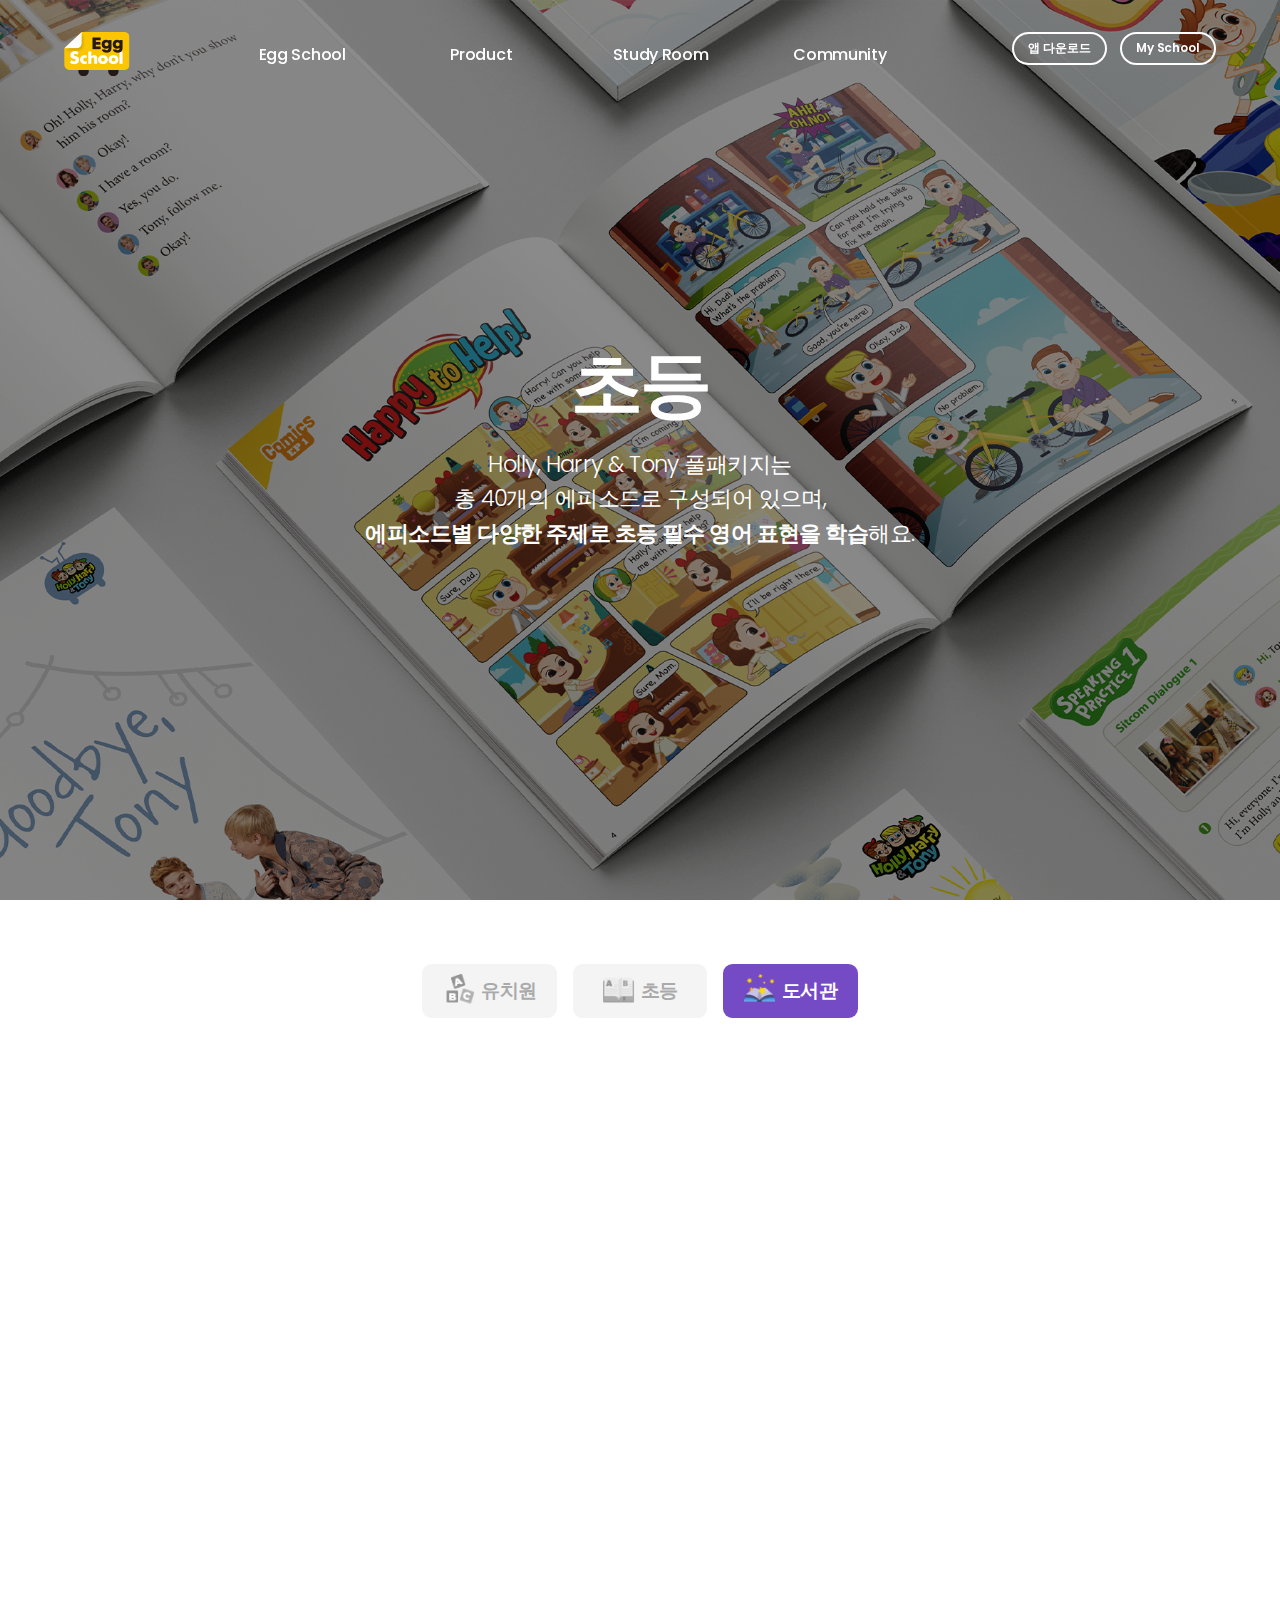
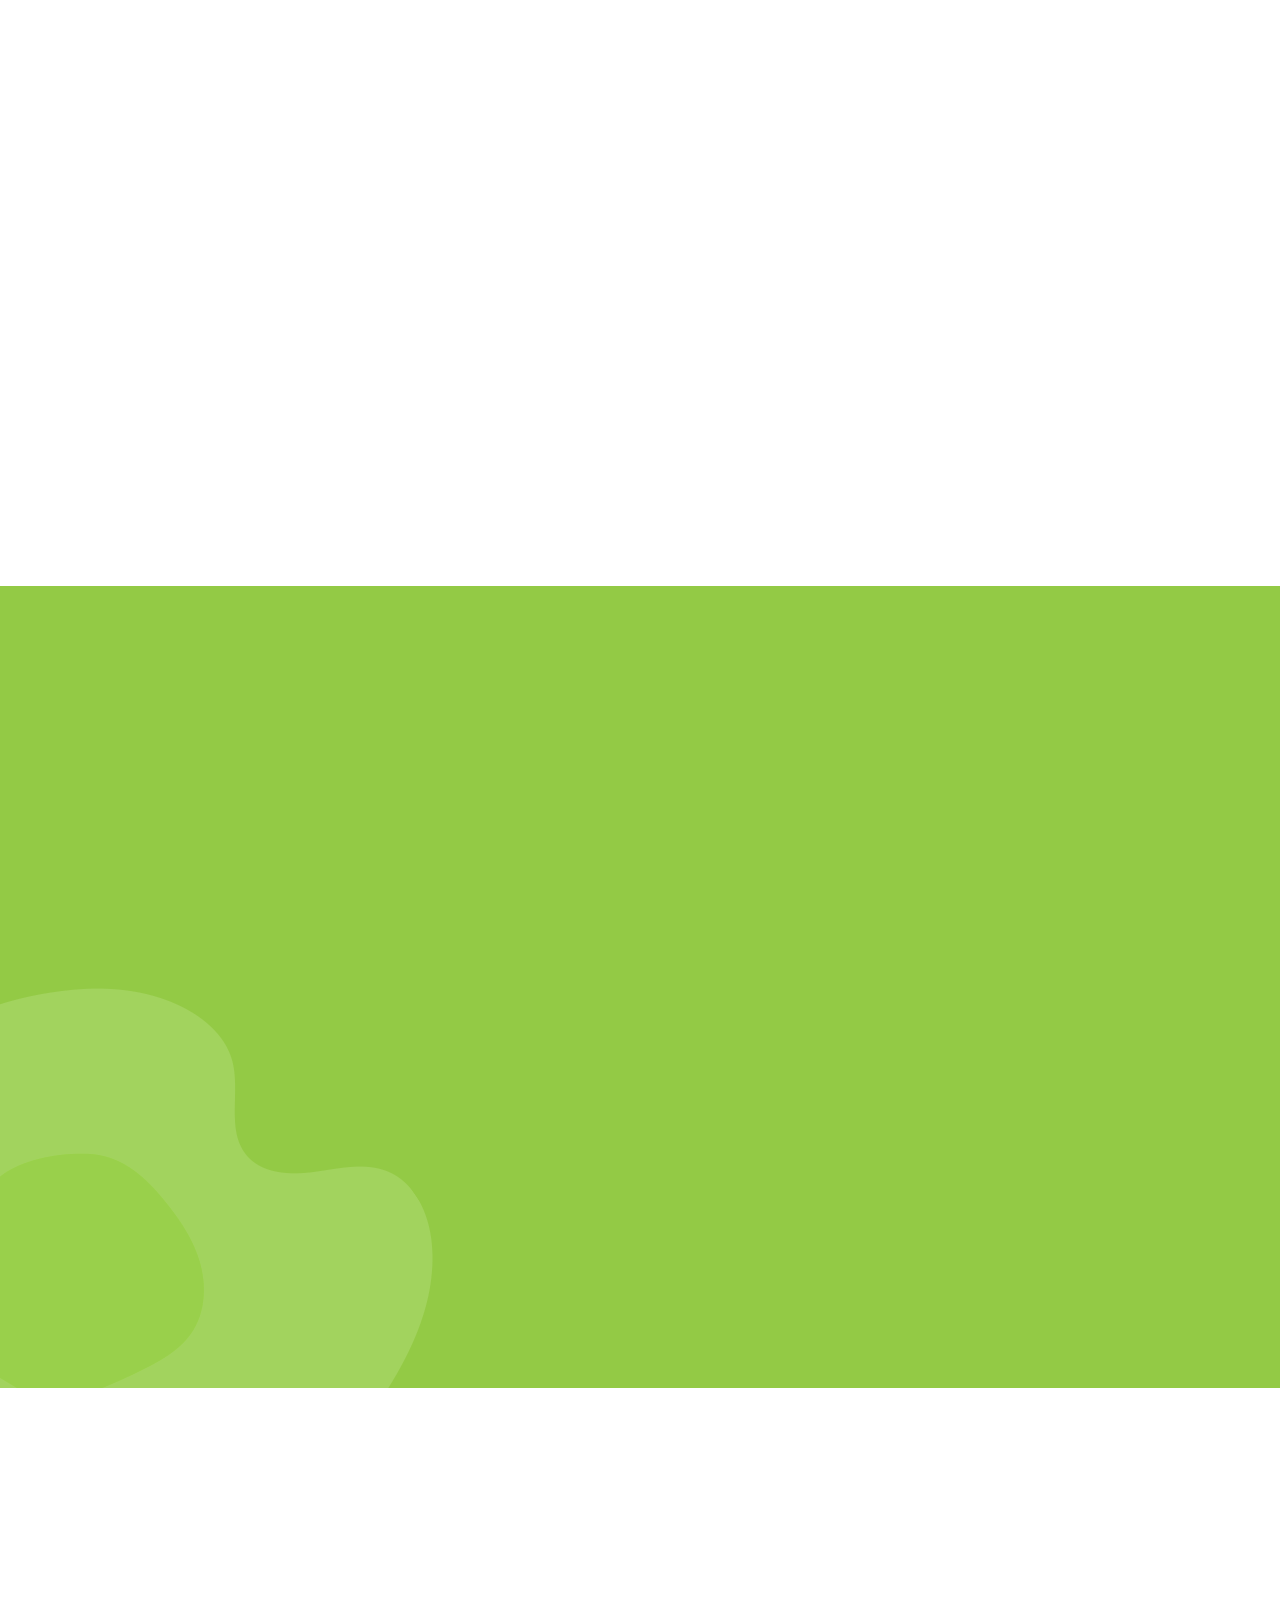
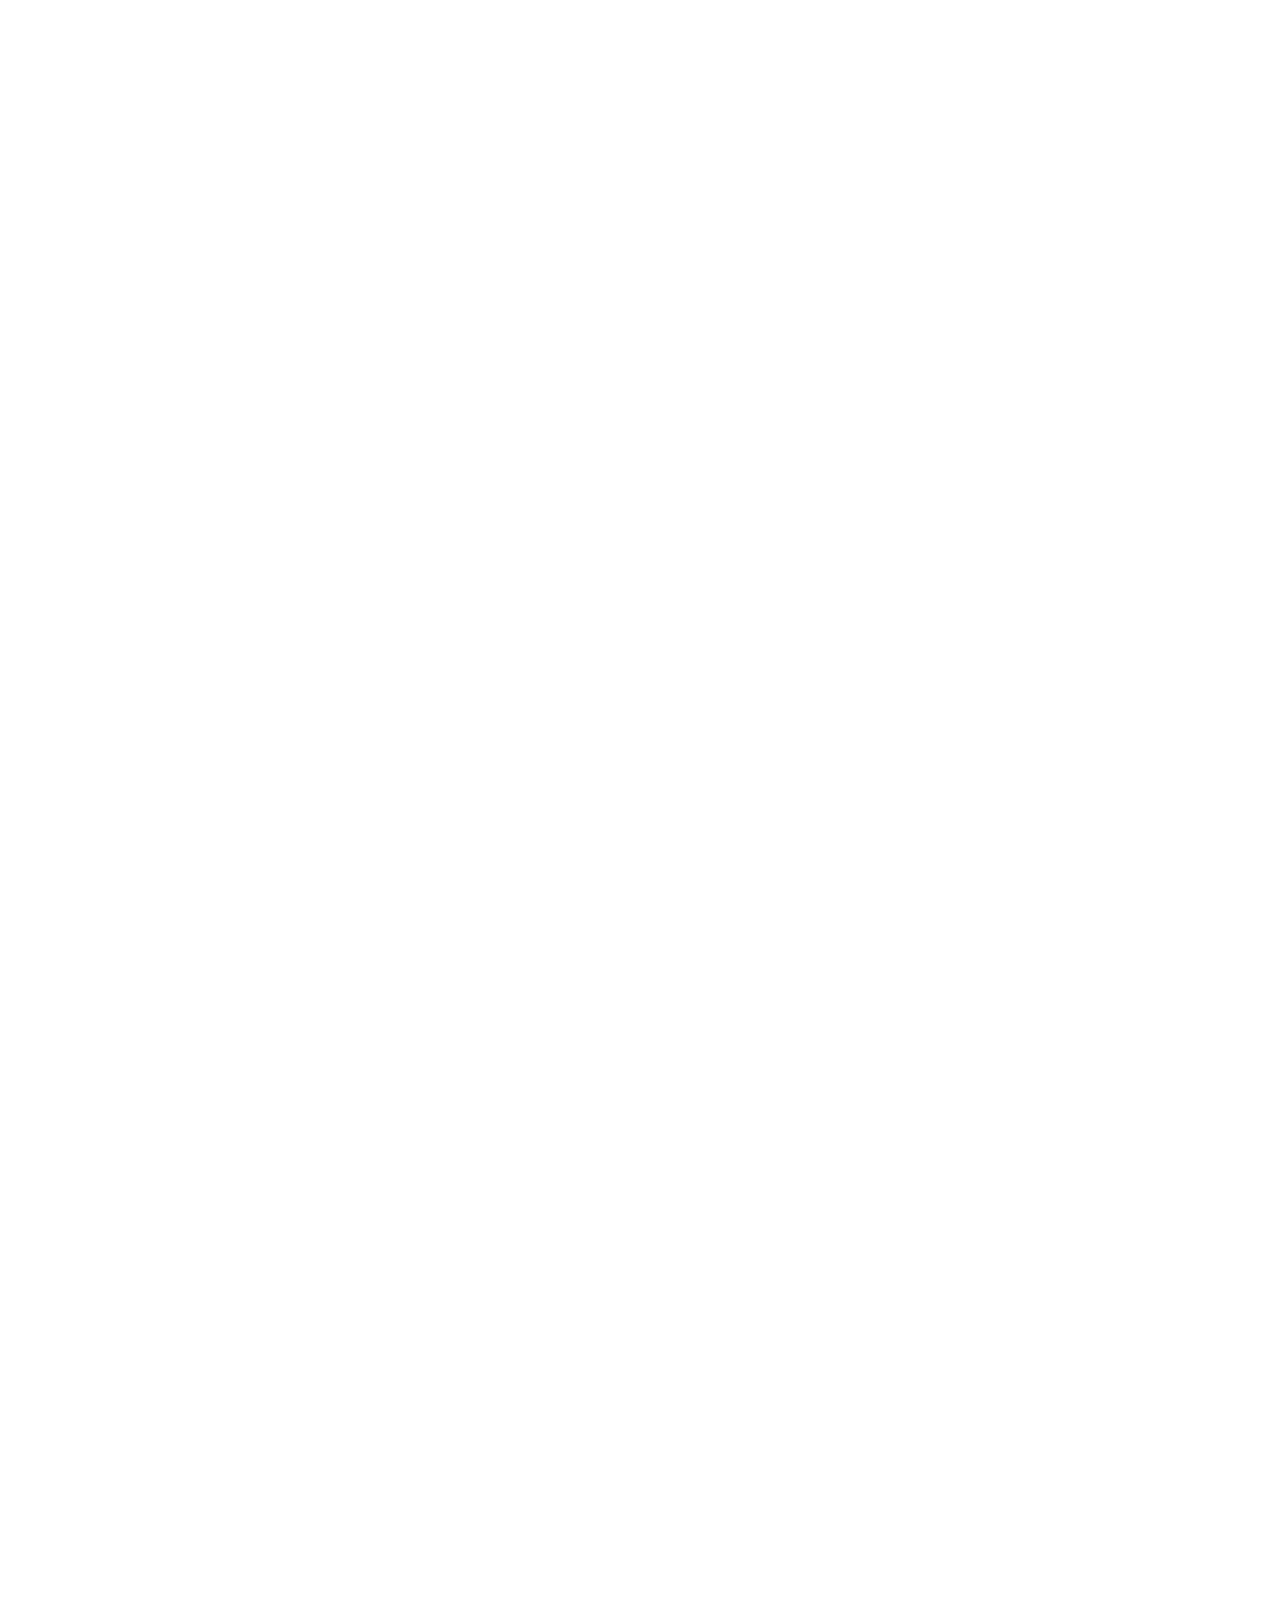
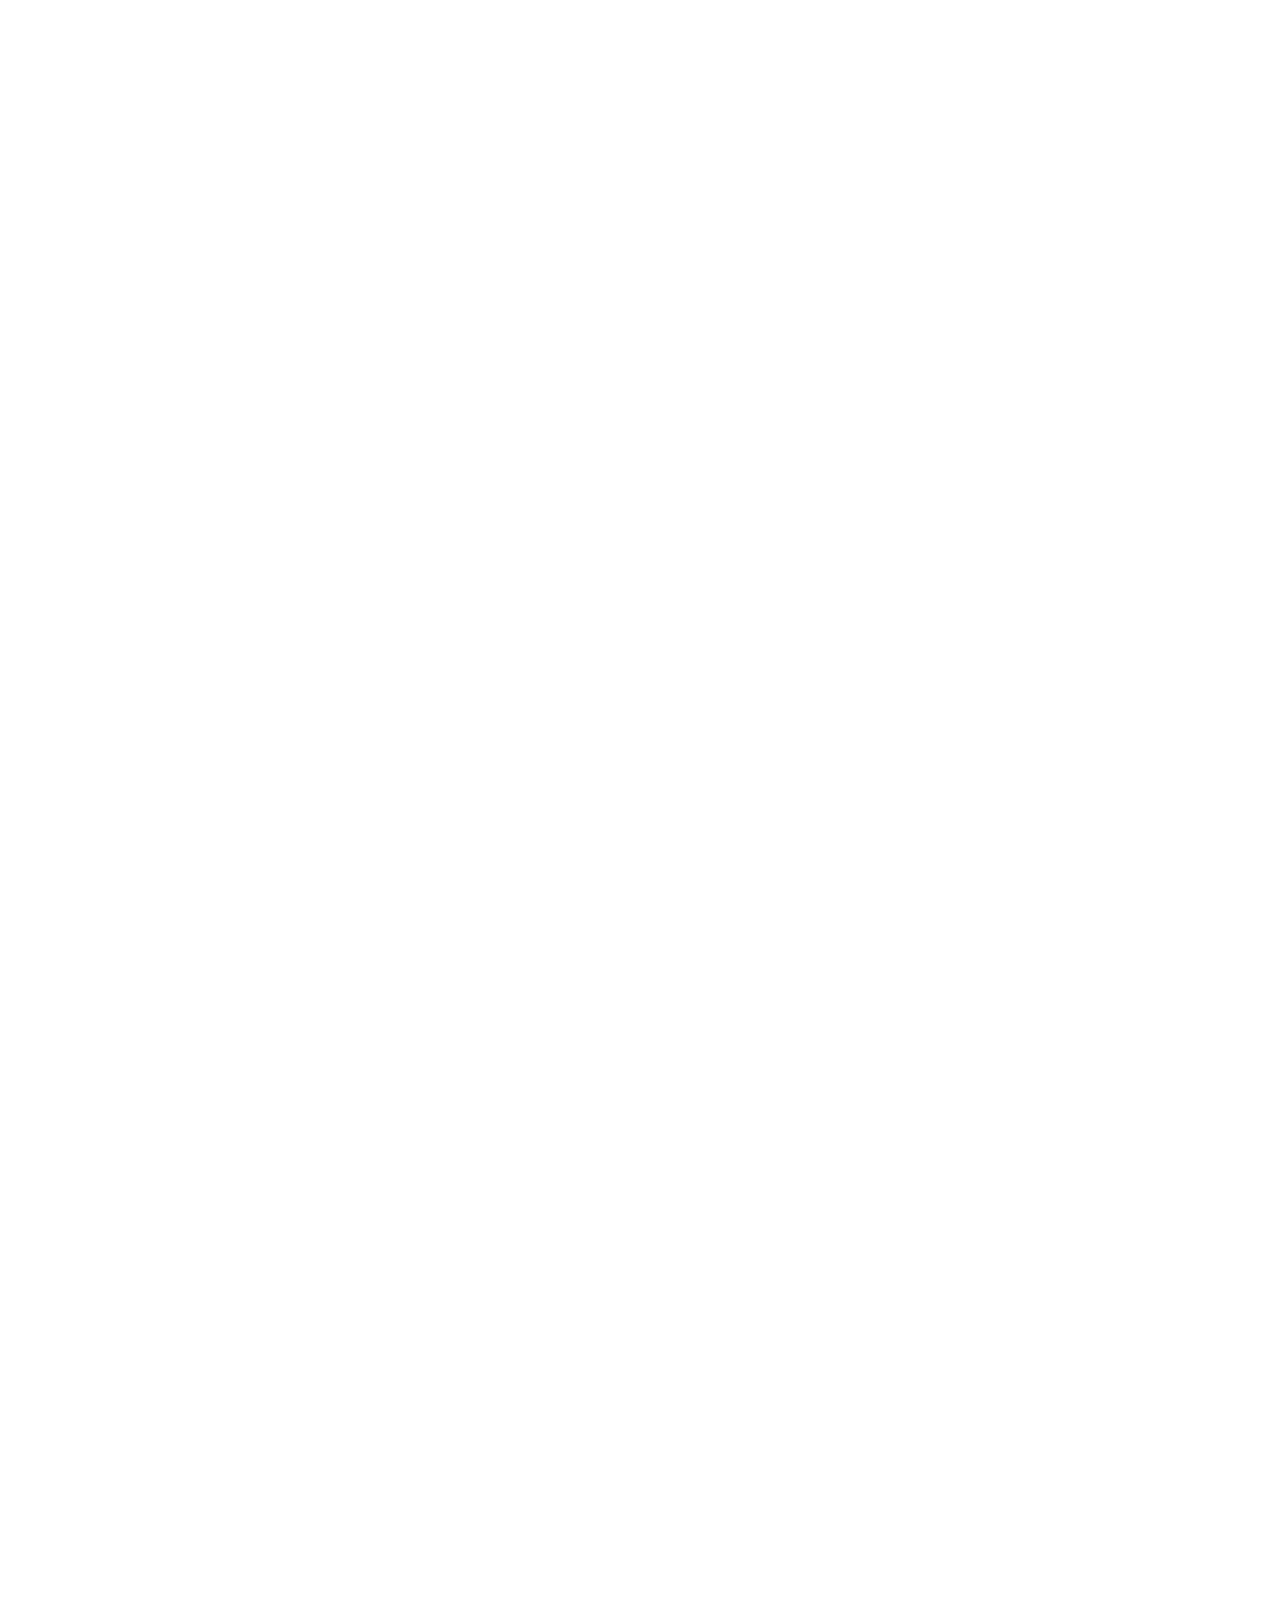
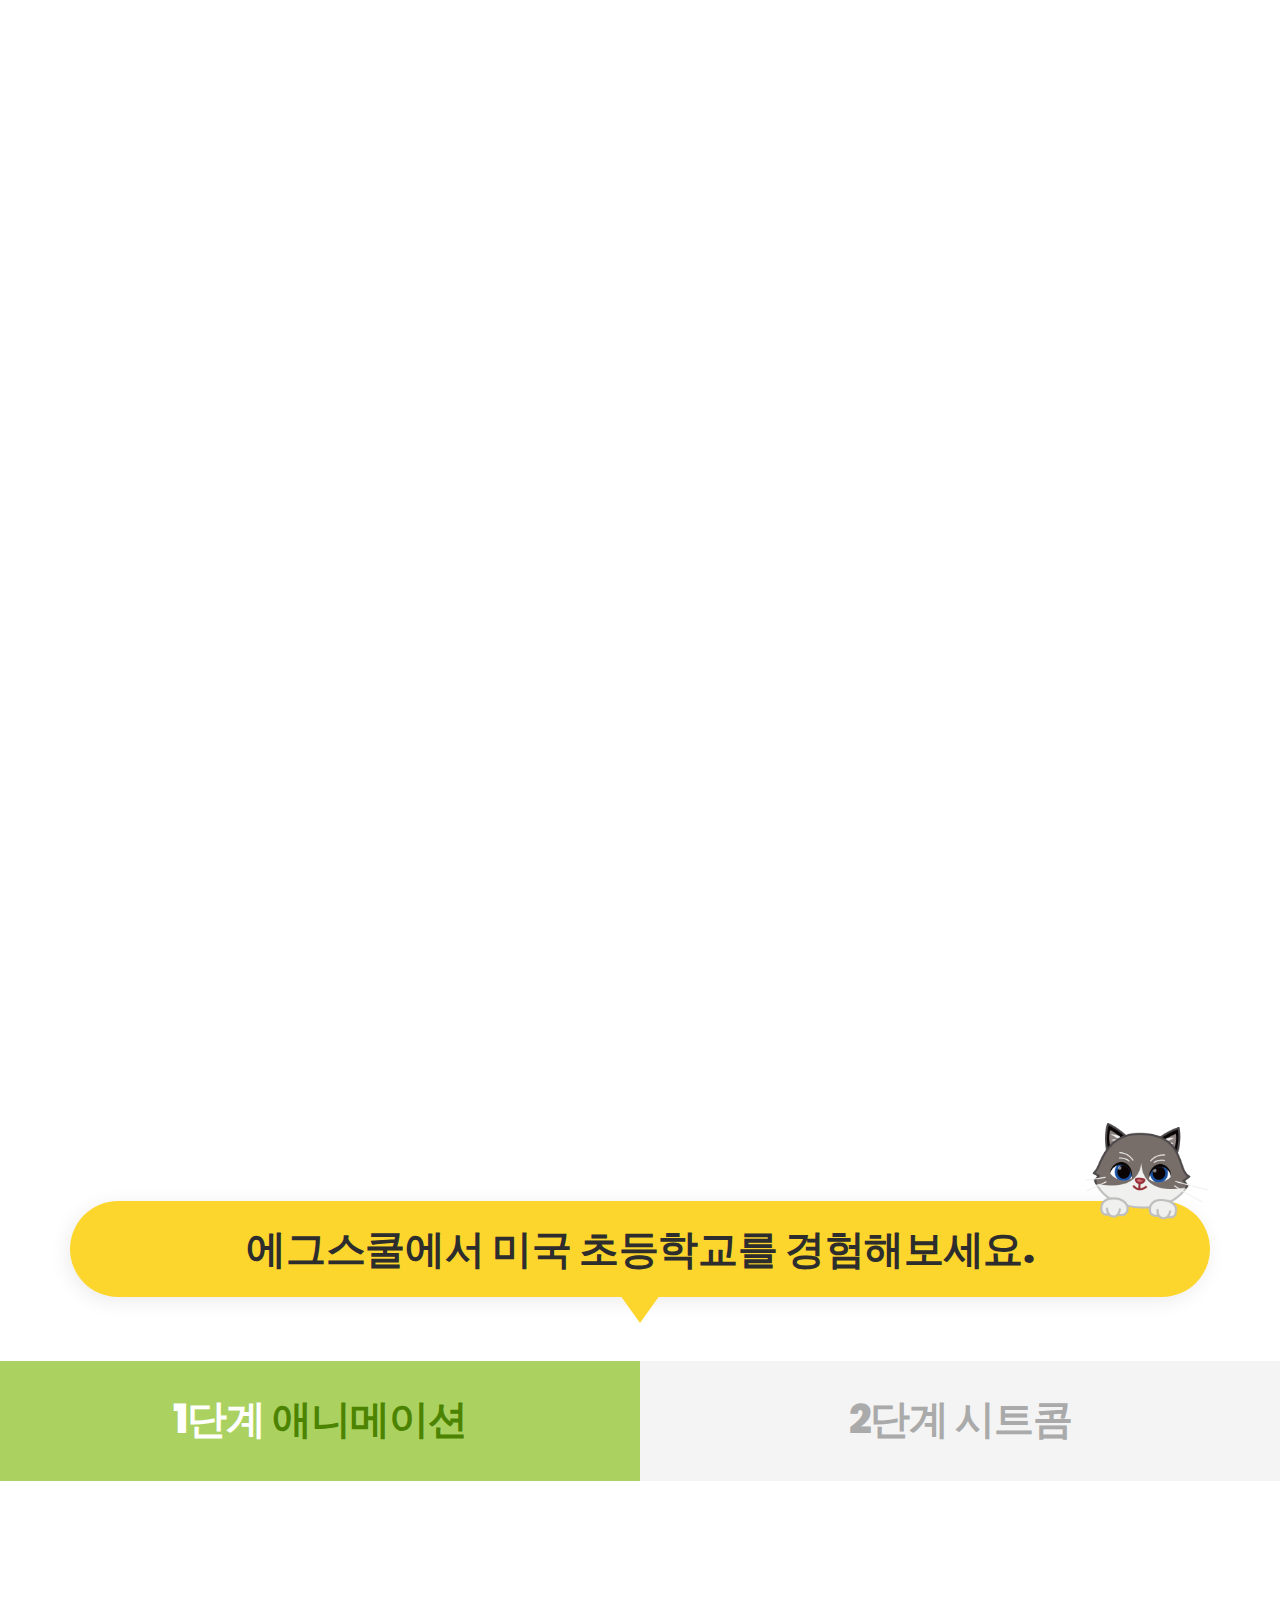
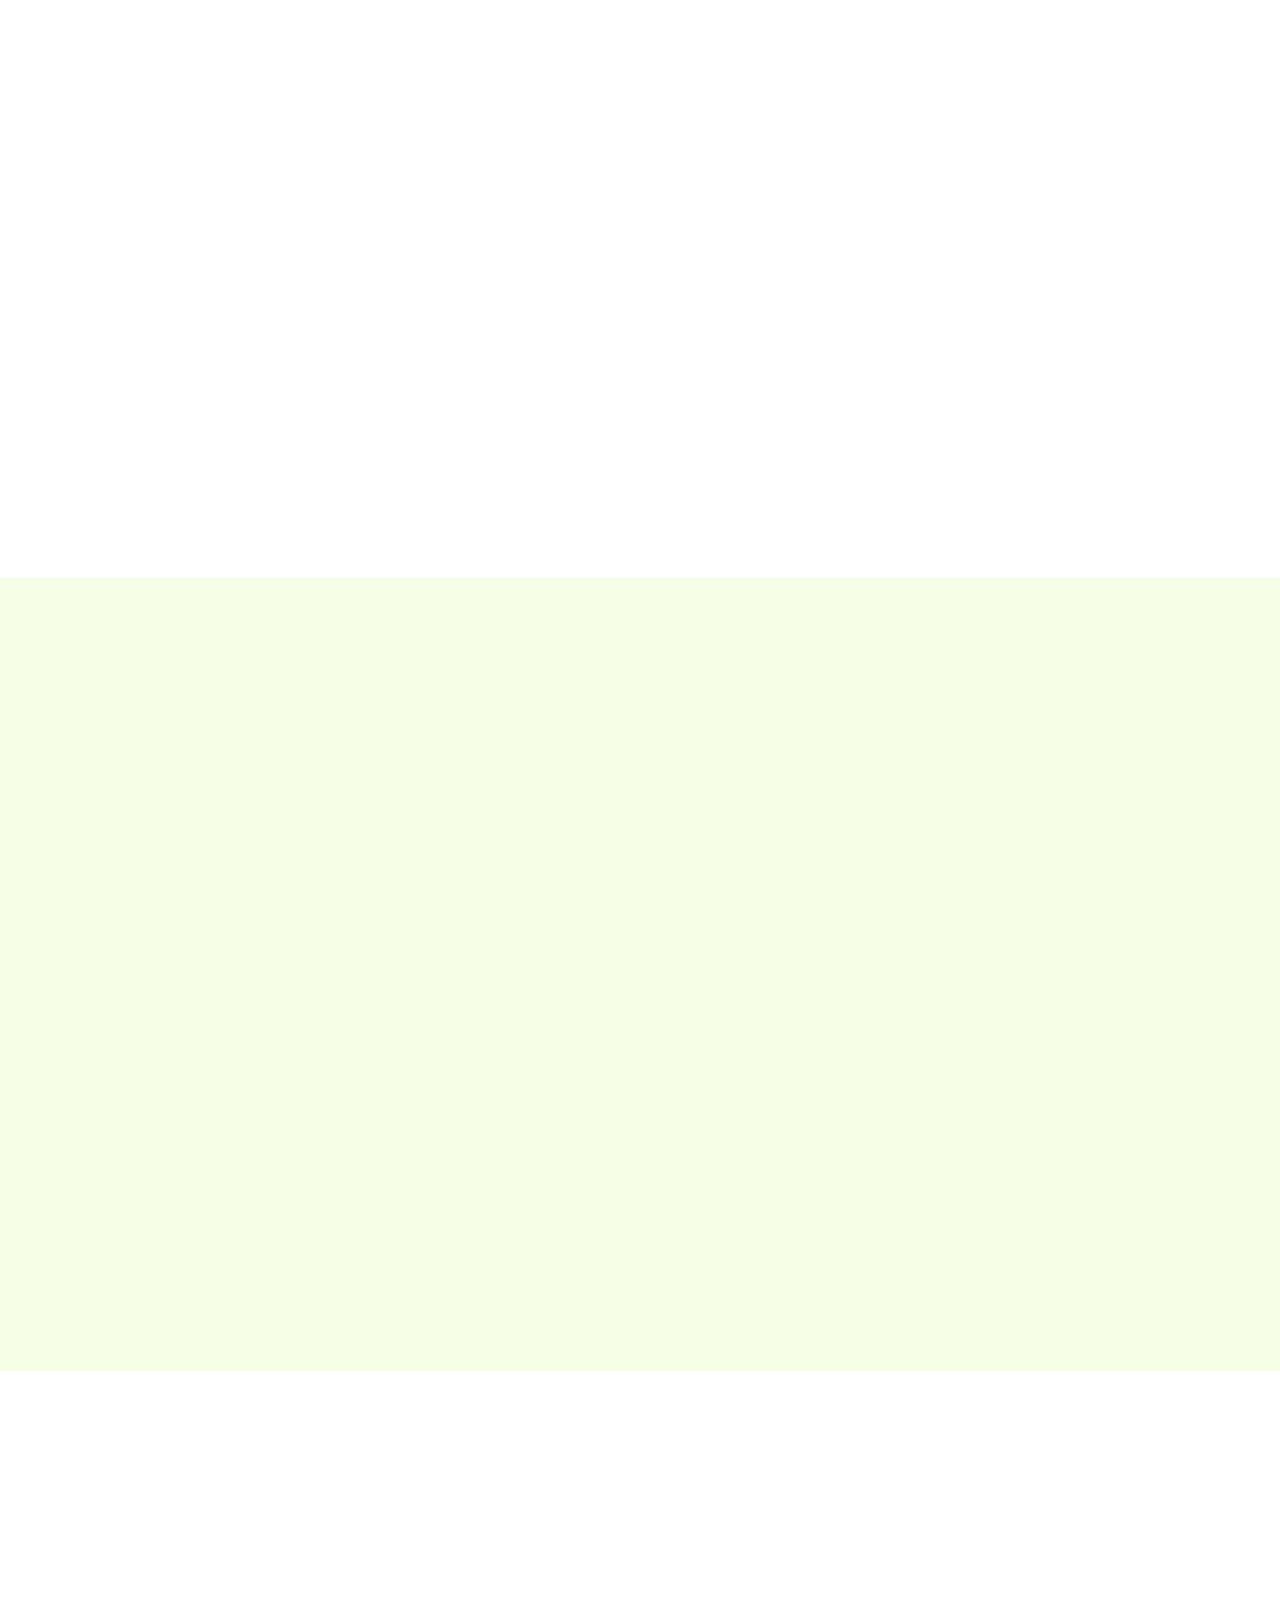
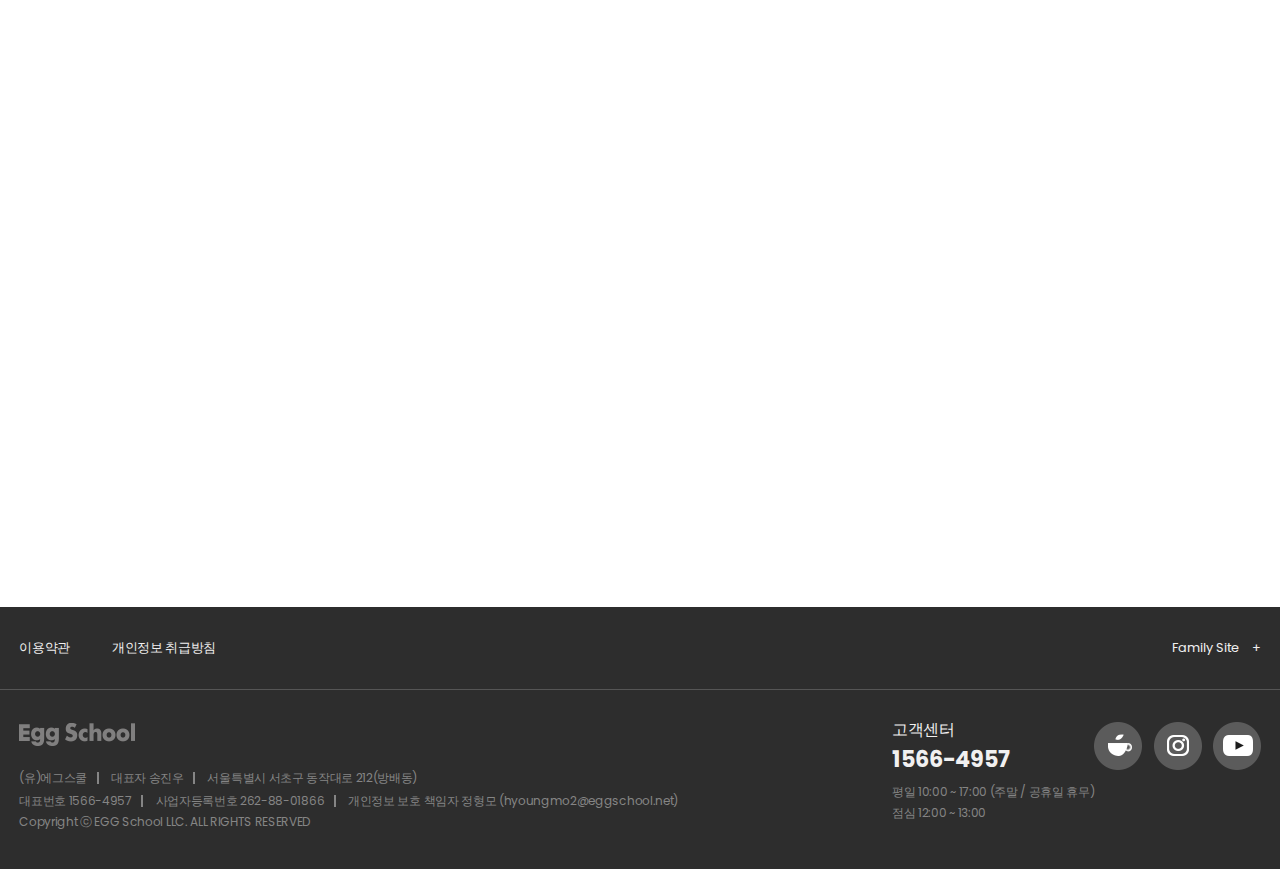
==== commit 032a6c0c: "FIX: url 수정" ====
--- a/product/element.html
+++ b/product/element.html
@@ -11,7 +11,7 @@
     <link rel="preconnect" href="https://fonts.gstatic.com" crossorigin>
     <link href="https://fonts.googleapis.com/css2?family=Poppins:ital,wght@0,100;0,200;0,300;0,400;0,500;0,600;0,700;0,800;0,900;1,100;1,200;1,300;1,400;1,500;1,600;1,700;1,800;1,900&display=swap" rel="stylesheet">
     <link rel="stylesheet" as="style" crossorigin href="https://cdn.jsdelivr.net/gh/orioncactus/pretendard@v1.3.9/dist/web/static/pretendard.min.css" />
-    <link rel="stylesheet" href="/css/reset.css">
+    <link rel="stylesheet" href="././../css/reset.css">
     <!--S: Swiper CDN-->
     <link
             rel="stylesheet"
@@ -26,47 +26,48 @@
     <script src="https://unpkg.com/aos@2.3.1/dist/aos.js"></script>
     <script src="https://player.vimeo.com/api/player.js"></script>
     <!--E:fonts-->
-    <link rel="stylesheet" href="/css/common.css">
-    <link rel="stylesheet" href="/css/main.css">
-    <link rel="stylesheet" href="/css/modal.css">
-    <link rel="stylesheet" href="/css/product.css">
-    <script src="/js/modal.js"></script>
-    <script src="/js/common.js"></script>
-    <script src="/js/product.js"></script>
+    <link rel="stylesheet" href="././../css/common.css">
+    <!--    <link rel="stylesheet" href="/css/main.css">-->
+    <link rel="stylesheet" href="././../css/modal.css">
+    <link rel="stylesheet" href="././../css/product.css">
+    <link rel="stylesheet" href="././../css/guide.css">
+    <script src="././../js/modal.js"></script>
+    <script src="././../js/common.js"></script>
+    <script src="././../js/product.js"></script>
 </head>
 <body>
 <div class="wrapper">
     <!--S:header-->
     <header class="header">
-        <a href="/"><img src="/images/logo.png" alt="Egg School"></a>
+        <a href="./../"><img src="./../images/logo.png" alt="Egg School"></a>
         <nav class="gnb_wrapper">
             <ul class="gnb_block">
                 <li class="gnb_link"><span class="gnb_text">Egg School</span>
                     <ul class="lnb_block">
-                        <li class="lnb_link"><a href="/eggshool/story">회사소개</a></li>
-                        <li class="lnb_link"><a href="/eggshool/system">시스템</a></li>
-                        <li class="lnb_link"><a href="/eggshool/curriculum">커리큘럼</a></li>
+                        <li class="lnb_link"><a href="./../eggshool/story.html">회사소개</a></li>
+                        <li class="lnb_link"><a href="./../eggshool/system.html">시스템</a></li>
+                        <li class="lnb_link"><a href="./../eggshool/curriculum.html">커리큘럼</a></li>
                     </ul>
                 </li>
                 <li class="gnb_link"><span class="gnb_text">Product</span>
                     <ul class="lnb_block">
-                        <li class="lnb_link"><a href="/product/kinder">유치원</a></li>
-                        <li class="lnb_link"><a href="/product/element">초등</a></li>
-                        <li class="lnb_link"><a href="/product/library">도서관</a></li>
-                        <li class="lnb_link"><a href="/product/freetrial">무료체험신청</a></li>
+                        <li class="lnb_link"><a href="./../product/kinder.html">유치원</a></li>
+                        <li class="lnb_link"><a href="../../product/element.html">초등</a></li>
+                        <li class="lnb_link"><a href="../../product/library.html">도서관</a></li>
+                        <li class="lnb_link"><a href="../../product/freetrial/kinder.html">무료체험신청</a></li>
                     </ul>
                 </li>
                 <li class="gnb_link"><span class="gnb_text">Study Room</span>
                     <ul class="lnb_block">
-                        <li class="lnb_link"><a href="/studyroom/guide">학습가이드</a></li>
-                        <li class="lnb_link"><a href="/studyroom/guide/remotesupport">PC원격지원</a></li>
+                        <li class="lnb_link"><a href="../../studyroom/guide/kinder.html">학습가이드</a></li>
+                        <li class="lnb_link"><a href="../../studyroom/guide/remotesupport.html">PC원격지원</a></li>
                     </ul>
                 </li>
                 <li class="gnb_link"><span class="gnb_text">Community</span>
                     <ul class="lnb_block">
-                        <li class="lnb_link"><a href="/community/notice">공지사항</a></li>
-                        <li class="lnb_link"><a href="/community/event">이벤트</a></li>
-                        <li class="lnb_link"><a href="/community/faq">FAQ</a></li>
+                        <li class="lnb_link"><a href="../../community/notice.html">공지사항</a></li>
+                        <li class="lnb_link"><a href="../../community/event.html">이벤트</a></li>
+                        <li class="lnb_link"><a href="../../community/faq.html">FAQ</a></li>
                     </ul>
                 </li>
             </ul>
@@ -76,20 +77,20 @@
             <button type="button" class="utill_menu" onclick="toggleMySchool()">My School
                 <ul class="mypage_link_block">
                     <li class="mypage_link logout">로그아웃</li>
-                    <li class="mypage_link"><a href="/myschool/userinfo">회원정보</a></li>
-                    <li class="mypage_link"><a href="/myschool/studyinfo">학습정보</a></li>
-                    <li class="mypage_link"><a href="/myschool/appextend">앱 구독연장</a></li>
-                    <li class="mypage_link"><a href="/myschool/paylist">결제내역</a></li>
-                    <li class="mypage_link"><a href="/myschool/delivery">배송내역</a></li>
-                    <li class="mypage_link"><a href="/myschool/dataroom">자료실</a></li>
-                    <li class="mypage_link"><a href="/myschool/qna">1:1 문의내역</a></li>
+                    <li class="mypage_link"><a href="../../myschool/userinfo.html">회원정보</a></li>
+                    <li class="mypage_link"><a href="../../myschool/studyinfo.html">학습정보</a></li>
+                    <li class="mypage_link"><a href="../../myschool/appextend.html">앱 구독연장</a></li>
+                    <li class="mypage_link"><a href="../../myschool/paylist.html">결제내역</a></li>
+                    <li class="mypage_link"><a href="../../myschool/delivery.html">배송내역</a></li>
+                    <li class="mypage_link"><a href="../../myschool/dataroom.html">자료실</a></li>
+                    <li class="mypage_link"><a href="../../myschool/qna.html">1 : 1 문의내역</a></li>
                 </ul>
             </button>
         </div>
     </header>
     <!--S:mobile-->
     <header class="m_header">
-        <div class="logo"><a href="/"><img src="/images/logo.png" alt="Egg School"></a></div>
+        <div class="logo"><a href="/"><img src="../../images/logo.png" alt="Egg School"></a></div>
         <div class="m_menu_block">
             <div class="utill_menu_block">
                 <button type="button" onclick="redirectToAppStore()" class="utill_menu">앱 다운로드</button>
@@ -105,8 +106,8 @@
     <div class="m_nav_wrapper">
         <div class="nav_top d_flex align_center">
             <div class="login_block">
-                <img class="logo" src="/images/logo.png" alt="Egg School">
-                <p class="login_txt"><a href="/login" class="font_600">로그인</a>해주세요</p>
+                <img class="logo" src=".../../images/logo.png" alt="Egg School">
+                <p class="login_txt"><a href="../../login" class="font_600">로그인</a>해주세요</p>
             </div>
             <button class="btn_nav open" onclick="handleMobileNav(this)">
                 <span></span>
@@ -119,47 +120,47 @@
             <ul class="gnb_block">
                 <li class="gnb_link"><span class="gnb_text">Egg School <i class="ico_arrow"></i></span>
                     <ul class="lnb_block">
-                        <li class="lnb_link"><a href="/eggshool/story">회사소개</a></li>
-                        <li class="lnb_link"><a href="/eggshool/system">시스템</a></li>
-                        <li class="lnb_link"><a href="/eggshool/curriculum">커리큘럼</a></li>
+                        <li class="lnb_link"><a href="../../eggshool/story.html">회사소개</a></li>
+                        <li class="lnb_link"><a href="../../eggshool/system.html">시스템</a></li>
+                        <li class="lnb_link"><a href="../../eggshool/curriculum.html">커리큘럼</a></li>
                     </ul>
                 </li>
                 <li class="gnb_link"><span class="gnb_text">Product <i class="ico_arrow"></i></span>
                     <ul class="lnb_block">
-                        <li class="lnb_link"><a href="/product/kinder">유치원</a></li>
-                        <li class="lnb_link"><a href="/product/element">초등</a></li>
-                        <li class="lnb_link"><a href="/product/library">도서관</a></li>
-                        <li class="lnb_link"><a href="/product/freetrial">무료체험신청</a></li>
+                        <li class="lnb_link"><a href="../../product/kinder.html">유치원</a></li>
+                        <li class="lnb_link"><a href="../../product/element.html">초등</a></li>
+                        <li class="lnb_link"><a href="../../product/library.html">도서관</a></li>
+                        <li class="lnb_link"><a href="../../product/freetrial.html">무료체험신청</a></li>
                     </ul>
                 </li>
                 <li class="gnb_link"><span class="gnb_text">Study Room <i class="ico_arrow"></i></span>
                     <ul class="lnb_block">
-                        <li class="lnb_link"><a href="/studyroom/guide">학습가이드</a></li>
-                        <li class="lnb_link"><a href="/studyroom/guide/remotesupport">PC원격지원</a></li>
+                        <li class="lnb_link"><a href="../../studyroom/guide.html">학습가이드</a></li>
+                        <li class="lnb_link"><a href="../../studyroom/guide/remotesupport.html">PC원격지원</a></li>
                     </ul>
                 </li>
                 <li class="gnb_link"><span class="gnb_text">Community <i class="ico_arrow"></i></span>
                     <ul class="lnb_block">
-                        <li class="lnb_link"><a href="/community/notice">공지사항</a></li>
-                        <li class="lnb_link"><a href="/community/event">이벤트</a></li>
-                        <li class="lnb_link"><a href="/community/faq">FAQ</a></li>
+                        <li class="lnb_link"><a href="../../community/notice.html">공지사항</a></li>
+                        <li class="lnb_link"><a href="../../community/event.html">이벤트</a></li>
+                        <li class="lnb_link"><a href="../../community/faq.html">FAQ</a></li>
                     </ul>
                 </li>
                 <li class="gnb_link"><span class="gnb_text">My School <i class="ico_arrow"></i></span>
                     <ul class="lnb_block">
-                        <li class="lnb_link"><a href="/myschool/userinfo">회원정보</a></li>
-                        <li class="lnb_link"><a href="/myschool/studyinfo">학습정보</a></li>
-                        <li class="lnb_link"><a href="/myschool/appextend">앱 구독연장</a></li>
-                        <li class="lnb_link"><a href="/myschool/paylist">결제내역</a></li>
-                        <li class="lnb_link"><a href="/myschool/delivery">배송내역</a></li>
-                        <li class="lnb_link"><a href="/myschool/dataroom">자료실</a></li>
-                        <li class="lnb_link"><a href="/myschool/qna">1:1 문의내역</a></li>
+                        <li class="lnb_link"><a href="../../myschool/userinfo.html">회원정보</a></li>
+                        <li class="lnb_link"><a href="../../myschool/studyinfo.html">학습정보</a></li>
+                        <li class="lnb_link"><a href="../../myschool/appextend.html">앱 구독연장</a></li>
+                        <li class="lnb_link"><a href="../../myschool/paylist.html">결제내역</a></li>
+                        <li class="lnb_link"><a href="../../myschool/delivery.html">배송내역</a></li>
+                        <li class="lnb_link"><a href="../../myschool/dataroom.html">자료실</a></li>
+                        <li class="lnb_link"><a href="../../myschool/qna.html">1:1 문의내역</a></li>
                     </ul>
                 </li>
             </ul>
         </nav>
     </div>
-    <div class="dimmed"></div>
+    <div class="dimmed" onclick="handleMobileNav(this)"></div>
     <!--E:header-->
     <main class="main_content element product">
         <section class="sub_visual_wrapper">
@@ -176,9 +177,9 @@
         </section>
         <section class="product_link_wrapper">
             <ul class="product_link_block">
-                <li class="product_link kinder"><a href="/product/kinder">유치원</a></li>
-                <li class="product_link element active"><a href="/product/element">초등</a></li>
-                <li class="product_link library"><a href="/product/library">도서관</a></li>
+                <li class="product_link kinder"><a href="./kinder.html">유치원</a></li>
+                <li class="product_link element"><a href="./element.html">초등</a></li>
+                <li class="product_link library active"><a href="./library.html">도서관</a></li>
             </ul>
         </section>
         <section class="product_detail_wrapper spacing_product">
@@ -188,7 +189,7 @@
                     영미권 문화와 교과 표현을<br class="m_br" /> 쉽고 재미있게 익혀보세요.
                 </h3>
                 <div class="product_thumb_box" data-aos="fade-up">
-                    <img src="/images/product/img_product_element.png" alt="">
+                    <img src="../../images/product/img_product_element.png" alt="">
                     <div class="font_right">
                         <button class="btn_detail" onclick="showModal('#productDetailModal')"><i class="ico_search"></i> 제품 구성 상세 안내</button>
                     </div>
@@ -247,42 +248,42 @@
             <div class="container">
                 <ul class="feature_box_block" data-aos="fade-up">
                     <li class="feature_box">
-                        <img class="ico_feature" src="/images/product/ico_feature_english.png" alt="">
+                        <img class="ico_feature" src="../../images/product/ico_feature_english.png" alt="">
                         <p class="desc">
                             책과 영상을 통해 직접<br />
                             <span class="font_point">Speaking 연습까지</span>
                         </p>
                     </li>
                     <li class="feature_box">
-                        <img class="ico_feature" src="/images/product/ico_feature_selfStudy.png" alt="">
+                        <img class="ico_feature" src="../../images/product/ico_feature_selfStudy.png" alt="">
                         <p class="desc">
                             <span class="font_point">디지털 학습</span> 콘텐츠로<br />
                             재미있게 셀프스터디
                         </p>
                     </li>
                     <li class="feature_box">
-                        <img class="ico_feature" src="/images/product/ico_feature_curriculum.png" alt="">
+                        <img class="ico_feature" src="../../images/product/ico_feature_curriculum.png" alt="">
                         <p class="desc">
                             <span class="font_point">미국</span> 교육열 <span class="font_point">상위 10개주</span><br />
                             교육정책 기반 커리큘럼
                         </p>
                     </li>
                     <li class="feature_box">
-                        <img class="ico_feature" src="/images/product/ico_feature_planner.png" alt="">
+                        <img class="ico_feature" src="../../images/product/ico_feature_planner.png" alt="">
                         <p class="desc">
                             <span class="font_point">셀프스터디 플래너</span>로<br />
                             자율 학습 동기부여
                         </p>
                     </li>
                     <li class="feature_box">
-                        <img class="ico_feature" src="/images/product/ico_feature_music.png" alt="">
+                        <img class="ico_feature" src="../../images/product/ico_feature_music.png" alt="">
                         <p class="desc">
                             <span class="font_point">영상과 음원</span>으로 만나는<br />
                             미국 유치원
                         </p>
                     </li>
                     <li class="feature_box">
-                        <img class="ico_feature" src="/images/product/ico_feature_timer.png" alt="">
+                        <img class="ico_feature" src="../../images/product/ico_feature_timer.png" alt="">
                         <p class="desc">
                             하루 30분만으로<br />
                             <span class="font_point">자기주도학습 습관</span> 들이기
@@ -309,7 +310,7 @@
                         <li class="content_box" data-aos="fade-up">
                             <div class="thumb_block">
                                 <div class="inner">
-                                    <img src="/images/product/element/img_step01_01.png" alt="">
+                                    <img src="../../images/product/element/img_step01_01.png" alt="">
                                 </div>
                             </div>
                             <div class="info_block">
@@ -327,10 +328,10 @@
                                 <div class="inner swiper contentSwiper">
                                     <ul class="swiper-wrapper">
                                         <li class="swiper-slide">
-                                            <img src="/images/product/element/img_step01_02_01.png" alt="">
+                                            <img src="../../images/product/element/img_step01_02_01.png" alt="">
                                         </li>
                                         <li class="swiper-slide">
-                                            <img src="/images/product/element/img_step01_02_02.png" alt="">
+                                            <img src="../../images/product/element/img_step01_02_02.png" alt="">
                                         </li>
                                     </ul>
                                     <div class="swiper-pagination"></div>
@@ -350,10 +351,10 @@
                                 <div class="inner swiper contentSwiper">
                                     <ul class="swiper-wrapper">
                                         <li class="swiper-slide">
-                                            <img src="/images/product/element/img_step01_03_01.png" alt="">
+                                            <img src="../../images/product/element/img_step01_03_01.png" alt="">
                                         </li>
                                         <li class="swiper-slide">
-                                            <img src="/images/product/element/img_step01_03_02.png" alt="">
+                                            <img src="../../images/product/element/img_step01_03_02.png" alt="">
                                         </li>
                                     </ul>
                                     <div class="swiper-pagination"></div>
@@ -371,7 +372,7 @@
                         <li class="content_box" data-aos="fade-up">
                             <div class="thumb_block">
                                 <div class="inner">
-                                    <img src="/images/product/element/img_step01_04.png" alt="">
+                                    <img src="../../images/product/element/img_step01_04.png" alt="">
                                 </div>
                             </div>
                             <div class="info_block">
@@ -414,7 +415,7 @@
                             <div class="container">
                                 <div class="video_player">
                                     <i class="ico_play"></i>
-                                    <img class="thumbnail" src="/images/product/element/img_video_thumbnail_01.png" alt="">
+                                    <img class="thumbnail" src="../../images/product/element/img_video_thumbnail_01.png" alt="">
                                     <video loop muted playsinline controls class="video_source" controlsList = "nodownload"
                                            src="https://player.vimeo.com/video/809602624?h=5c95004ac7&amp;badge=0&amp;autopause=0&amp;player_id=0&amp;app_id=58479">
                                     </video>
@@ -431,7 +432,7 @@
                             <div class="container">
                                 <div class="video_player">
                                     <i class="ico_play"></i>
-                                    <img class="thumbnail" src="/images/product/element/img_video_thumbnail_02.png" alt="">
+                                    <img class="thumbnail" src="../../images/product/element/img_video_thumbnail_02.png" alt="">
                                     <video loop muted playsinline controls class="video_source" controlsList = "nodownload"
                                            src="https://player.vimeo.com/video/681220495?h=6866eac728&amp;badge=0&amp;autopause=0&amp;player_id=0&amp;app_id=58479">
                                     </video>
@@ -446,7 +447,7 @@
                             <div class="container">
                                 <div class="video_player">
                                     <i class="ico_play"></i>
-                                    <img class="thumbnail" src="/images/product/element/img_video_thumbnail_03.png" alt="">
+                                    <img class="thumbnail" src="../../images/product/element/img_video_thumbnail_03.png" alt="">
                                     <video loop muted playsinline controls class="video_source" controlsList = "nodownload"
                                            src="https://player.vimeo.com/video/690795848?h=f9f8016d66&amp;badge=0&amp;autopause=0&amp;player_id=0&amp;app_id=58479">
                                     </video>
@@ -461,7 +462,7 @@
                             <div class="container">
                                 <div class="video_player">
                                     <i class="ico_play"></i>
-                                    <img class="thumbnail" src="/images/product/element/img_video_thumbnail_04.png" alt="">
+                                    <img class="thumbnail" src="../../images/product/element/img_video_thumbnail_04.png" alt="">
                                     <video loop muted playsinline controls class="video_source" controlsList = "nodownload"
                                            src="https://player.vimeo.com/video/690834785?h=ccde6c18c5&amp;badge=0&amp;autopause=0&amp;player_id=0&amp;app_id=58479">
                                     </video>
@@ -494,7 +495,7 @@
                             <li class="swiper-slide digital_box">
                                 <div class="video_block">
                                     <div class="video_player">
-                                        <img src="/images/product/element/img_eggStudio.gif" alt="">
+                                        <img src="../../images/product/element/img_eggStudio.gif" alt="">
                                     </div>
                                 </div>
                                 <div class="info_block">
@@ -508,7 +509,7 @@
                             <li class="swiper-slide digital_box">
                                 <div class="video_block">
                                     <div class="video_player">
-                                        <img src="/images/product/element/img_wordContest.gif" alt="">
+                                        <img src="../../images/product/element/img_wordContest.gif" alt="">
                                     </div>
                                 </div>
                                 <div class="info_block">
@@ -521,7 +522,7 @@
                             <li class="swiper-slide digital_box">
                                 <div class="video_block">
                                     <div class="video_player">
-                                        <img src="/images/product/element/img_quizTime.gif" alt="">
+                                        <img src="../../images/product/element/img_quizTime.gif" alt="">
                                     </div>
                                 </div>
                                 <div class="info_block">
@@ -534,7 +535,7 @@
                             <li class="swiper-slide digital_box">
                                 <div class="video_block">
                                     <div class="video_player">
-                                        <img src="/images/product/element/img_miniSitcom.gif" alt="">
+                                        <img src="../../images/product/element/img_miniSitcom.gif" alt="">
                                     </div>
                                 </div>
                                 <div class="info_block">
@@ -547,7 +548,7 @@
                             <li class="swiper-slide digital_box">
                                 <div class="video_block">
                                     <div class="video_player">
-                                        <img src="/images/product/element/img_songTime.gif" alt="">
+                                        <img src="../../images/product/element/img_songTime.gif" alt="">
                                     </div>
                                 </div>
                                 <div class="info_block">
@@ -560,7 +561,7 @@
                             <li class="swiper-slide digital_box">
                                 <div class="video_block">
                                     <div class="video_player">
-                                        <img src="/images/product/element/img_songStudio.gif" alt="">
+                                        <img src="../../images/product/element/img_songStudio.gif" alt="">
                                     </div>
                                 </div>
                                 <div class="info_block">
@@ -573,7 +574,7 @@
                             <li class="swiper-slide digital_box">
                                 <div class="video_block">
                                     <div class="video_player">
-                                        <img src="/images/product/element/img_timeLine.gif" alt="">
+                                        <img src="../../images/product/element/img_timeLine.gif" alt="">
                                     </div>
                                 </div>
                                 <div class="info_block">
@@ -605,9 +606,9 @@
                         </p>
                     </div>
                     <div class="thumb_block" data-aos="fade-up">
-                        <img src="/images/product/element/img_step04.png" alt="">
-                        <span class="bg_step04_01"><img src="/images/product/element/ico_step04_01.png" alt=""></span>
-                        <span class="bg_step04_02"><img src="/images/product/element/ico_step04_02.png" alt=""></span>
+                        <img src="../../images/product/element/img_step04.png" alt="">
+                        <span class="bg_step04_01"><img src="../../images/product/element/ico_step04_01.png" alt=""></span>
+                        <span class="bg_step04_02"><img src="../../images/product/element/ico_step04_02.png" alt=""></span>
                     </div>
                 </div>
             </article>
@@ -634,7 +635,7 @@
                         </div>
                         <div class="product_program_wrapper" data-aos="fade-up">
                             <div class="thumb_block">
-                                <img src="/images/product/element/animation/img_program_01.png" alt="">
+                                <img src="../../images/product/element/animation/img_program_01.png" alt="">
                             </div>
                             <div class="info_block">
                                 <dl class="info_box">
@@ -671,7 +672,7 @@
                             <ul class="swiper-wrapper">
                                 <li class="swiper-slide episode_box">
                                     <div class="thumb_block">
-                                        <img src="/images/product/element/animation/img_episode_01.png" alt="">
+                                        <img src="../../images/product/element/animation/img_episode_01.png" alt="">
                                     </div>
                                     <div>
                                         <p class="title">What Have You Done?</p>
@@ -684,7 +685,7 @@
                                 </li>
                                 <li class="swiper-slide episode_box">
                                     <div class="thumb_block">
-                                        <img src="/images/product/element/animation/img_episode_02.png" alt="">
+                                        <img src="../../images/product/element/animation/img_episode_02.png" alt="">
                                     </div>
                                     <div>
                                         <p class="title">Hey! I’m Right Here!</p>
@@ -697,7 +698,7 @@
                                 </li>
                                 <li class="swiper-slide episode_box">
                                     <div class="thumb_block">
-                                        <img src="/images/product/element/animation/img_episode_03.png" alt="">
+                                        <img src="../../images/product/element/animation/img_episode_03.png" alt="">
                                     </div>
                                     <div>
                                         <p class="title">Tony’s Coming!</p>
@@ -727,7 +728,7 @@
                                 <li class="swiper-slide shadow_box">
                                     <div class="inner">
                                         <div class="thumb_block">
-                                            <img src="/images/product/element/animation/img_society_01.png" alt="">
+                                            <img src="../../images/product/element/animation/img_society_01.png" alt="">
                                         </div>
                                         <div class="info_block">
                                             <p class="desc">
@@ -741,7 +742,7 @@
                                 <li class="swiper-slide shadow_box">
                                     <div class="inner">
                                         <div class="thumb_block">
-                                            <img src="/images/product/element/animation/img_society_02.png" alt="">
+                                            <img src="../../images/product/element/animation/img_society_02.png" alt="">
                                         </div>
                                         <div class="info_block">
                                             <p class="desc">
@@ -755,7 +756,7 @@
                                 <li class="swiper-slide shadow_box">
                                     <div class="inner">
                                         <div class="thumb_block">
-                                            <img src="/images/product/element/animation/img_society_03.png" alt="">
+                                            <img src="../../images/product/element/animation/img_society_03.png" alt="">
                                         </div>
                                         <div class="info_block">
                                             <p class="desc">
@@ -783,7 +784,7 @@
                         </div>
                         <div class="product_program_wrapper" data-aos="fade-up">
                             <div class="thumb_block">
-                                <img src="/images/product/element/sitcom/img_program_01.png" alt="">
+                                <img src="../../images/product/element/sitcom/img_program_01.png" alt="">
                             </div>
                             <div class="info_block">
                                 <dl class="info_box">
@@ -820,7 +821,7 @@
                             <ul class="swiper-wrapper">
                                 <li class="swiper-slide episode_box">
                                     <div class="thumb_block">
-                                        <img src="/images/product/element/sitcom/img_episode_01.png" alt="">
+                                        <img src="../../images/product/element/sitcom/img_episode_01.png" alt="">
                                     </div>
                                     <div>
                                         <p class="title">The Baseball Equipment</p>
@@ -833,7 +834,7 @@
                                 </li>
                                 <li class="swiper-slide episode_box">
                                     <div class="thumb_block">
-                                        <img src="/images/product/element/sitcom/img_episode_02.png" alt="">
+                                        <img src="../../images/product/element/sitcom/img_episode_02.png" alt="">
                                     </div>
                                     <div>
                                         <p class="title">The Monster Puppy</p>
@@ -846,7 +847,7 @@
                                 </li>
                                 <li class="swiper-slide episode_box">
                                     <div class="thumb_block">
-                                        <img src="/images/product/element/sitcom/img_episode_03.png" alt="">
+                                        <img src="../../images/product/element/sitcom/img_episode_03.png" alt="">
                                     </div>
                                     <div>
                                         <p class="title">Pizza Delivery</p>
@@ -876,7 +877,7 @@
                                 <li class="swiper-slide shadow_box">
                                     <div class="inner">
                                         <div class="thumb_block">
-                                            <img src="/images/product/element/sitcom/img_society_01.png" alt="">
+                                            <img src="../../images/product/element/sitcom/img_society_01.png" alt="">
                                         </div>
                                         <div class="info_block">
                                             <p class="desc">
@@ -890,7 +891,7 @@
                                 <li class="swiper-slide shadow_box">
                                     <div class="inner">
                                         <div class="thumb_block">
-                                            <img src="/images/product/element/sitcom/img_society_02.png" alt="">
+                                            <img src="../../images/product/element/sitcom/img_society_02.png" alt="">
                                         </div>
                                         <div class="info_block">
                                             <p class="desc">
@@ -904,7 +905,7 @@
                                 <li class="swiper-slide shadow_box">
                                     <div class="inner">
                                         <div class="thumb_block">
-                                            <img src="/images/product/element/sitcom/img_society_03.png" alt="">
+                                            <img src="../../images/product/element/sitcom/img_society_03.png" alt="">
                                         </div>
                                         <div class="info_block">
                                             <p class="desc">
@@ -948,7 +949,7 @@
         <div class="fnb_btm_block">
             <div class="container d_flex m_column_reverse">
                 <div>
-                    <h2 class="f_logo m_d_none"><img src="/images/f_logo.png" alt="Egg School"></h2>
+                    <h2 class="f_logo m_d_none"><img src="../../images/f_logo.png" alt="Egg School"></h2>
                     <!--pc-->
                     <ul class="fnb_info_block m_d_none d_block">
                         <li class="fnb_info">
@@ -992,9 +993,9 @@
                         </ul>
                     </div>
                     <ul class="sns_link_block">
-                        <li class="sns_link"><a href="https://cafe.naver.com/eggschoolk" target="_blank"><img src="/images/icon/ico_sns_cafe.png" alt="네이버 카페"></a></li>
-                        <li class="sns_link"><a href="https://www.instagram.com/eggschool_k/" target="_blank"><img src="/images/icon/ico_sns_instar.png" alt="인스타그램"></a></li>
-                        <li class="sns_link"><a href="https://www.youtube.com/channel/UC6te0BNTwvi8DDXeROUlSIg" target="_blank"><img src="/images/icon/ico_sns_youtube.png" alt="유튜브"></a></li>
+                        <li class="sns_link"><a href="https://cafe.naver.com/eggschoolk" target="_blank"><img src="../../images/icon/ico_sns_cafe.png" alt="네이버 카페"></a></li>
+                        <li class="sns_link"><a href="https://www.instagram.com/eggschool_k/" target="_blank"><img src="../../images/icon/ico_sns_instar.png" alt="인스타그램"></a></li>
+                        <li class="sns_link"><a href="https://www.youtube.com/channel/UC6te0BNTwvi8DDXeROUlSIg" target="_blank"><img src="../../images/icon/ico_sns_youtube.png" alt="유튜브"></a></li>
                     </ul>
                 </div>
             </div>
--- a/css/common.css
+++ b/css/common.css
@@ -586,7 +586,7 @@
     display: inline-block;
     width: 0.8em;
     height: 1em;
-    background: url('/images/icon/ico_menu_arrow.png') center center no-repeat;
+    background: url('../../images/icon/ico_menu_arrow.png') center center no-repeat;
     background-size: 100%;
     transition: transform .4s ease-in-out;
 }
@@ -751,7 +751,7 @@
     display: inline-block;
     width: 4em;
     height: 4em;
-    background: url('/images/icon/ico_play.png') center center no-repeat;
+    background: url('../../images/icon/ico_play.png') center center no-repeat;
     background-size: 100% auto;
     cursor: pointer;
 }
@@ -760,7 +760,7 @@
     display: inline-block;
     width: 4em;
     height: 4em;
-    background: url('/images/icon/ico_play_02.png') center center no-repeat;
+    background: url('../../images/icon/ico_play_02.png') center center no-repeat;
     background-size: 100% auto;
 }
 
@@ -768,7 +768,7 @@
     display: inline-block;
     width: 1em;
     height: 1em;
-    background: url('/images/icon/ico_search.png') center center no-repeat;
+    background: url('../../images/icon/ico_search.png') center center no-repeat;
     background-size: 100% auto;
 }
 
@@ -776,7 +776,7 @@
     display: inline-block;
     width: 1em;
     height: 1em;
-    background: url('/images/icon/ico_close.png') center center no-repeat;
+    background: url('../../images/icon/ico_close.png') center center no-repeat;
     background-size: 100% auto;
     box-shadow: 0 0 0.35em 0 rgba(29, 29, 29, 0.2);
     border-radius: 50%;
@@ -787,7 +787,7 @@
     display: inline-block;
     width: 2em;
     height: 2em;
-    background: url('/images/icon/ico_arrow_double.png') center center no-repeat;
+    background: url('../../images/icon/ico_arrow_double.png') center center no-repeat;
     background-size: 100% auto;
 }
 /* Es:ico */
@@ -815,7 +815,7 @@
     display: inline-block;
     width: 1.4em;
     height: 1.4em;
-    background: url('/images/icon/ico_swiper_paging_02.png') left center no-repeat;
+    background: url('../../images/icon/ico_swiper_paging_02.png') left center no-repeat;
     background-size: 100%;
     cursor: pointer;
 }
@@ -827,7 +827,7 @@
     /* display: inline-block; */
     width: 1.8em;
     height: 1.8em;
-    background: url('/images/icon/ico_swiper_paging_active.png') left center no-repeat;
+    background: url('../../images/icon/ico_swiper_paging_active.png') left center no-repeat;
     background-size: 100% auto;
     cursor: pointer;
     color: transparent;
@@ -853,7 +853,7 @@
 .btn_circle_prev.swiper-button-disabled,
 .btn_circle_next.swiper-button-disabled {
     opacity: 1;
-    background: url('/images/icon/ico_swiper_paging.png') center center no-repeat;
+    background: url('../../images/icon/ico_swiper_paging.png') center center no-repeat;
     background-size: 100% auto;
 }
 
@@ -967,7 +967,7 @@
 .input_select,
 .form_box select {
     appearance: none;
-    background: url('/images/icon/ico_select_arrow.png') center right 1em no-repeat;
+    background: url('../../images/icon/ico_select_arrow.png') center right 1em no-repeat;
     background-size: 1em auto;
 }
 
@@ -988,7 +988,7 @@
 }
 
 .input_check label::before {
-    --img-check: url('/images/icon/ico_check_off.png');
+    --img-check: url('../../images/icon/ico_check_off.png');
     content: '';
     position: relative;
     top: 0.3em;
@@ -1002,7 +1002,7 @@
 }
 
 .input_check input:checked ~ label::before {
-    --img-check: url('/images/icon/ico_check_on.png');
+    --img-check: url('../../images/icon/ico_check_on.png');
 }
 
 .terms_wrapper {
--- a/css/main.css
+++ b/css/main.css
@@ -444,7 +444,7 @@
     display: inline-block;
     width: 1em;
     height: 1em;
-    background: url('/images/icon/ico_link_arrow.png') center center no-repeat;
+    background: url('../../images/icon/ico_link_arrow.png') center center no-repeat;
     background-size: 100%;
     margin-left: 0.3em;
     position: relative;
@@ -617,7 +617,7 @@
 }
 
 .mo_ver.sticky_section {
-    background: var(--bg-sticky) url('/images/icon/bg_flower.png') -5% 130% no-repeat;
+    background: var(--bg-sticky) url('../../images/icon/bg_flower.png') -5% 130% no-repeat;
     background-blend-mode : luminosity;
     background-size: 50%;
 }
@@ -727,7 +727,7 @@
     display: inline-block;
     width: 2.25rem;
     height: 1.9rem;
-    background: url('/images/icon/ico_quotes.png') no-repeat;
+    background: url('../../images/icon/ico_quotes.png') no-repeat;
     background-size: contain;
 }
 
@@ -1067,8 +1067,8 @@
     top: 0.5em;
 }
 
-.sns_item .ico.instar { background-image: url("/images/icon/ico_sns_instar_color.png"); }
-.sns_item .ico.youtube { background-image: url("/images/icon/ico_sns_youtube_color.png"); }
+.sns_item .ico.instar { background-image: url("../../images/icon/ico_sns_instar_color.png"); }
+.sns_item .ico.youtube { background-image: url("../../images/icon/ico_sns_youtube_color.png"); }
 
 .sns_item .sns_id {
     margin-bottom: 0.8em;
--- a/css/product.css
+++ b/css/product.css
@@ -145,8 +145,8 @@
 }
 
 .product_link_block .product_link {
-    --img-ico-on: url('/images/icon/ico_kinder_on.png');
-    --img-ico-off: url('/images/icon/ico_kinder_off.png');
+    --img-ico-on: url('../../images/icon/ico_kinder_on.png');
+    --img-ico-off: url('../../images/icon/ico_kinder_off.png');
     width: 7em;
     background-color: var(--gray-50);
     font-size: 1.2rem;
@@ -195,27 +195,27 @@
 
 .product_link_block .product_link.element {
     --bg-active: var(--green-400);
-    --img-ico-on: url('/images/icon/ico_element_on.png');
-    --img-ico-off: url('/images/icon/ico_element_off.png');
+    --img-ico-on: url('../../images/icon/ico_element_on.png');
+    --img-ico-off: url('../../images/icon/ico_element_off.png');
 }
 
 .product_link_block .product_link.library {
     --bg-active: var(--purple);
-    --img-ico-on: url('/images/icon/ico_library_on.png');
-    --img-ico-off: url('/images/icon/ico_library_off.png');
+    --img-ico-on: url('../../images/icon/ico_library_on.png');
+    --img-ico-off: url('../../images/icon/ico_library_off.png');
 }
 
 /* kinder */
 .kinder,
 .kinder_wrapper {
-    --bg-visual: url('/images/product/bg_kinder.png');
+    --bg-visual: url('../../images/product/bg_kinder.png');
 
     --font-point: var(--red-500); /* 기본 강조 컬러 init */
     --font-point-title: var(--red-500); /* 메인 타이틀 포인트 컬러 */
     --font-point-desc: var(--red-600); /* 메인 desc 포인트 컬러 */
     --font-point-sub-title: var(--red-600); /* 메인 sub title 포인트 컬러 */
     --active-tab-video: var(--red-500);
-    --img-bubble: url('/images/icon/ico_bubble_kinder.png');
+    --img-bubble: url('../../images/icon/ico_bubble_kinder.png');
     --active-tab-step: var(--red-700);
     --active-tab-step-name: var(--yellow-200);
     --active-tab-step2: var(--blue-500);
@@ -228,7 +228,7 @@
     --bg-thumb: var(--red-100);
     --bg-border-title: var(--red-200);
     --bg-program-tag: var(--red-400);
-    --img-ico-check:  url('/images/icon/ico_check_red.png');
+    --img-ico-check:  url('../../images/icon/ico_check_red.png');
     /* swiper */
     --active-swiper-bullet: var(--red-600);
 }
@@ -240,21 +240,21 @@
     --bg-thumb: var(--red-100);
     --bg-border-title: var(--blue-200);
     --bg-program-tag: var(--blue-300);
-    --img-ico-check:  url('/images/icon/ico_check_blue.png');
+    --img-ico-check:  url('../../images/icon/ico_check_blue.png');
     /* swiper */
     --active-swiper-bullet: var(--blue-500);
 }
 
 .element,
 .element_wrapper {
-    --bg-visual: url('/images/product/bg_element.png');
+    --bg-visual: url('../../images/product/bg_element.png');
 
     --font-point: var(--green-700); /* 기본 강조 컬러 init */
     --font-point-title: var(--green-700); /* 메인 타이틀 포인트 컬러 */
     --font-point-desc: var(--green-700); /* 메인 desc 포인트 컬러 */
     --font-point-sub-title: var(--green-650); /* 메인 sub title 포인트 컬러 */
     --active-tab-video: var(--green-700);
-    --img-bubble: url('/images/icon/ico_bubble_element.png');
+    --img-bubble: url('../../images/icon/ico_bubble_element.png');
     --active-tab-step: var(--green-200);
     --active-tab-step-name: var(--green-850);
     --active-tab-step2: var(--sky-300);
@@ -267,7 +267,7 @@
     --bg-thumb: var(--green-30);
     --bg-border-title: var(--green-100);
     --bg-program-tag: var(--green-600);
-    --img-ico-check:  url('/images/icon/ico_check_green.png');
+    --img-ico-check:  url('../../images/icon/ico_check_green.png');
     /* swiper */
     --active-swiper-bullet: var(--green-650);
     --swiper-pagination-bullet-inactive-color: #e9e9e9;
@@ -282,7 +282,7 @@
     --bg-thumb: var(--sky-100);
     --bg-border-title: var(--sky-200);
     --bg-program-tag: var(--sky-500);
-    --img-ico-check:  url('/images/icon/ico_check_sky.png');
+    --img-ico-check:  url('../../images/icon/ico_check_sky.png');
     /* swiper */
     --active-swiper-bullet: var(--sky-600);
     --swiper-pagination-bullet-inactive-color: #e9e9e9;
@@ -292,7 +292,7 @@
 
 .library,
 .library_wrapper {
-    --bg-visual: url('/images/product/bg_library.png');
+    --bg-visual: url('../../images/product/bg_library.png');
 
     --font-point: #d32727; /* 기본 강조 컬러 init */
     --font-point-title: #d32727; /* 메인 타이틀 포인트 컬러 */
@@ -323,8 +323,8 @@
 .kinder.freetrial,
 .kinder_wrapper.freetrial {
     --bg-visual: #feeced;
-    --ico-visual-01 : url('/images/product/freetrial/kinder/bg_visual_01.png');
-    --ico-visual-02 : url('/images/product/freetrial/kinder/bg_visual_02.png');
+    --ico-visual-01 : url('../../images/product/freetrial/kinder/bg_visual_01.png');
+    --ico-visual-02 : url('../../images/product/freetrial/kinder/bg_visual_02.png');
 
     --bg-btn: var(--red-500);
 
@@ -347,8 +347,8 @@
 .element.freetrial,
 .element_wrapper.freetrial {
     --bg-visual: #e8f6cc;
-    --ico-visual-01 : url('/images/product/freetrial/element/bg_visual_01.png');
-    --ico-visual-02 : url('/images/product/freetrial/element/bg_visual_02.png');
+    --ico-visual-01 : url('../../images/product/freetrial/element/bg_visual_01.png');
+    --ico-visual-02 : url('../../images/product/freetrial/element/bg_visual_02.png');
 
     --bg-btn: var(--green-400);
     --font-point: var(--green-400); /* 기본 강조 컬러 init */
@@ -451,7 +451,7 @@
 }
 
 .product_feature_wrapper {
-    background: var(--bg-primary) url('/images/product/bg_flower.png') left bottom no-repeat;
+    background: var(--bg-primary) url('../../images/product/bg_flower.png') left bottom no-repeat;
     background-blend-mode : luminosity;
 }
 
@@ -626,7 +626,7 @@
     position: absolute;
     right: 0;
     bottom: 0;
-    background: var(--bg-primary) url('/images/product/bg_wave.png') right bottom no-repeat;
+    background: var(--bg-primary) url('../../images/product/bg_wave.png') right bottom no-repeat;
     display: block;
     width: clamp(90%, 1840px ,100%);
     height: 70%;
@@ -1319,7 +1319,7 @@
     display: inline-block;
     width: 12em;
     height: 17.4em;
-    background: url('/images/product/library/bg_step02.png') center center no-repeat;
+    background: url('../../images/product/library/bg_step02.png') center center no-repeat;
     background-size: contain;
 }
 
@@ -1687,7 +1687,7 @@
     top: calc(20% - 0.55em);
     width: 1.2em;
     height: 1.2em;
-    background: url('/images/icon/ico_arrow_next.png') no-repeat;
+    background: url('../../images/icon/ico_arrow_next.png') no-repeat;
     background-size: 100%;
     z-index: 2;
 }
@@ -2063,7 +2063,7 @@
     }
 
     .pen_banner_wrapper {
-        background-image: url('/images/product/m_bg_pen_banner.png');
+        background-image: url('../../images/product/m_bg_pen_banner.png');
         background-repeat: no-repeat;
         background-position: center;
         background-size: cover;
--- a/css/guide.css
+++ b/css/guide.css
@@ -0,0 +1,247 @@
+.main_content.guide {
+    padding-top: 7em;
+}
+
+.guide.kinder {
+    --font-point: var(--red-600);
+    --bg-point: var(--red-500);
+    --bg-number: #1662b6;
+    --bg-border-title: #fde0e1;
+}
+
+.guide.element {
+    --font-point: var(--green-650);
+    --bg-point: var(--green-400);
+    --bg-number: #00b4ca;
+}
+
+.guide.library {
+    --font-point: #6b38c8;
+    --bg-point: #754ac5;
+    --bg-number: #d42828;
+}
+
+.guide_wrapper {
+    max-width: 750px;
+    margin-inline: auto;
+    margin-top: 5em;
+}
+
+.cover_block { margin-bottom: 5em; }
+
+.cover_block .inner {
+    max-width: 670px;
+    width: 90%;
+    border-bottom: 1px solid #ccc;
+    text-align: center;
+    margin: 0 auto;
+    padding-bottom: 3em;
+}
+
+.cover_block .greeting {
+    font-family: var(--font-family-myriad);
+    font-size: 2.5rem;
+    color: #949598;
+    font-weight: 700;
+    line-height: 1.03;
+    margin-bottom: 1em;
+}
+
+.cover_block .greeting .font_point {
+    display: block;
+    font-size: 1.32em;
+}
+
+.cover_block .title {
+    font-size: 3.8rem;
+    font-weight: bold;
+    letter-spacing: -0.07em;
+    margin-bottom: 0.6em;
+}
+
+.cover_block .sub_title {
+    font-size: 0.6em;
+    font-weight: 500;
+    letter-spacing: -0.06em;
+}
+
+.cover_block .img_cover {
+    max-width: 80%;
+    margin-inline: auto;
+}
+
+.step_block { margin-bottom: 7em; }
+
+.step_block .title_block { text-align: center; }
+
+.step_block .title_block .title {
+    display: inline-block;
+    background-color: var(--bg-point);
+    font-size: 2.3rem;
+    color: var(--white);
+    font-weight: bold;
+    border-radius: 3rem;
+    padding: 0.2em 1.3em;
+    margin-inline: auto;
+    margin-bottom: 1em;
+}
+
+.step_block .sub_title {
+    font-size: 2.7rem;
+    font-weight: bold;
+    line-height: 1.22;
+    margin-bottom: 1em;
+}
+
+.step_block .sub_title .border {
+    position: relative;
+    z-index: 2;
+}
+
+.step_block .sub_title .border::after {
+    content: '';
+    position: absolute;
+    top: 10%;
+    left: 0;
+    display: inline-block;
+    width: 0;
+    height: 80%;
+    background-color: var(--bg-border-title);
+    z-index: -1;
+}
+
+.step_block .sub_title .border.active::after {
+    animation: expandWidth 1s forwards;
+    animation-delay: 1s;
+}
+
+@keyframes expandWidth {
+    from {
+        width: 0; /* 시작 너비 */
+    }
+    to {
+        width: 100%; /* 최종 너비 */
+    }
+}
+
+.step_box {
+    position: relative;
+    display: flex;
+    gap: 1em;
+    margin-block: 1em 4em;
+}
+
+.step_box .thumb_block { width: 45%; }
+
+.step_box .info_block { width: 55%; padding-top: 1em; }
+
+.step_box .title {
+    font-size: 1.5rem;
+    color: var(--font-point);
+    font-weight: bold;
+    line-height: 1.33;
+    margin-bottom: 0.2em;
+}
+
+.step_box .num {
+    position: absolute;
+    top: -0.7em;
+    left: 0.5em;
+    display: inline-flex;
+    align-items: center;
+    justify-content: center;
+    width: 1.8em;
+    height: 1.8em;
+    background-color: var(--bg-number);
+    font-family: var(--font-family-myriad-black);
+    font-size: 1.5rem;
+    color: var(--white);
+    text-align: center;
+    letter-spacing: -0.02em;
+    border-radius: 50% 50% 0 50%;
+}
+
+.step_block .desc,
+.step_box .desc {
+    font-size: 1.5rem;
+    color: var(--black-500);
+    font-weight: normal;
+    line-height: 1.33;
+}
+
+.step_block .desc.md {
+    font-size: 1.7rem;
+}
+
+.step_block .font_point { font-weight: bold; }
+
+.step_block .img_package {
+    max-width: 80%;
+    margin: 2.5em auto 2em;
+}
+
+.step_block .img_package.w_100 { max-width: 100%; }
+
+.step_box .subscript {
+    display: block;
+    font-size: 0.73em;
+    color: #7e7e7e;
+    margin-top: 0.3em;
+}
+
+.step_box .subscript.star {
+    position: relative;
+    padding-left: 0.7em;
+}
+
+.step_box .subscript.star::before {
+    content: '*';
+    position: absolute;
+    top: 0.1em;
+    left: 0;
+}
+
+.app_link_block {
+    width: 100%;
+    display: flex;
+    gap: 0.5em;
+    margin-top: 1em;
+}
+
+.app_link_block li {
+    max-width: 45%;
+}
+
+.app_link_block img {
+    max-width: 100%;
+}
+
+/* mobile(sm)  */
+@media screen and (max-width: 768px) {
+    .main_content.guide { padding-top: 4em; }
+
+    .cover_block .greeting { font-size: 2rem; }
+
+    .cover_block .title { font-size: 2.5rem }
+
+    .step_block {
+        padding-inline: 1em;
+    }
+
+    .step_block .title_block .title { font-size: 1.5rem; }
+
+    .step_block .sub_title { font-size: 1.6875rem; }
+
+    .step_box { gap: 0.5em; margin-bottom: 3em }
+    .step_box .info_block { padding-top: 0.3em; }
+
+    .step_box .num,
+    .step_box .title,
+    .step_block .desc {
+        font-size: 1rem;
+    }
+
+    .step_block .desc.md { font-size: 1.2rem; }
+
+    .app_link_block { margin-top: 0.7em; }
+}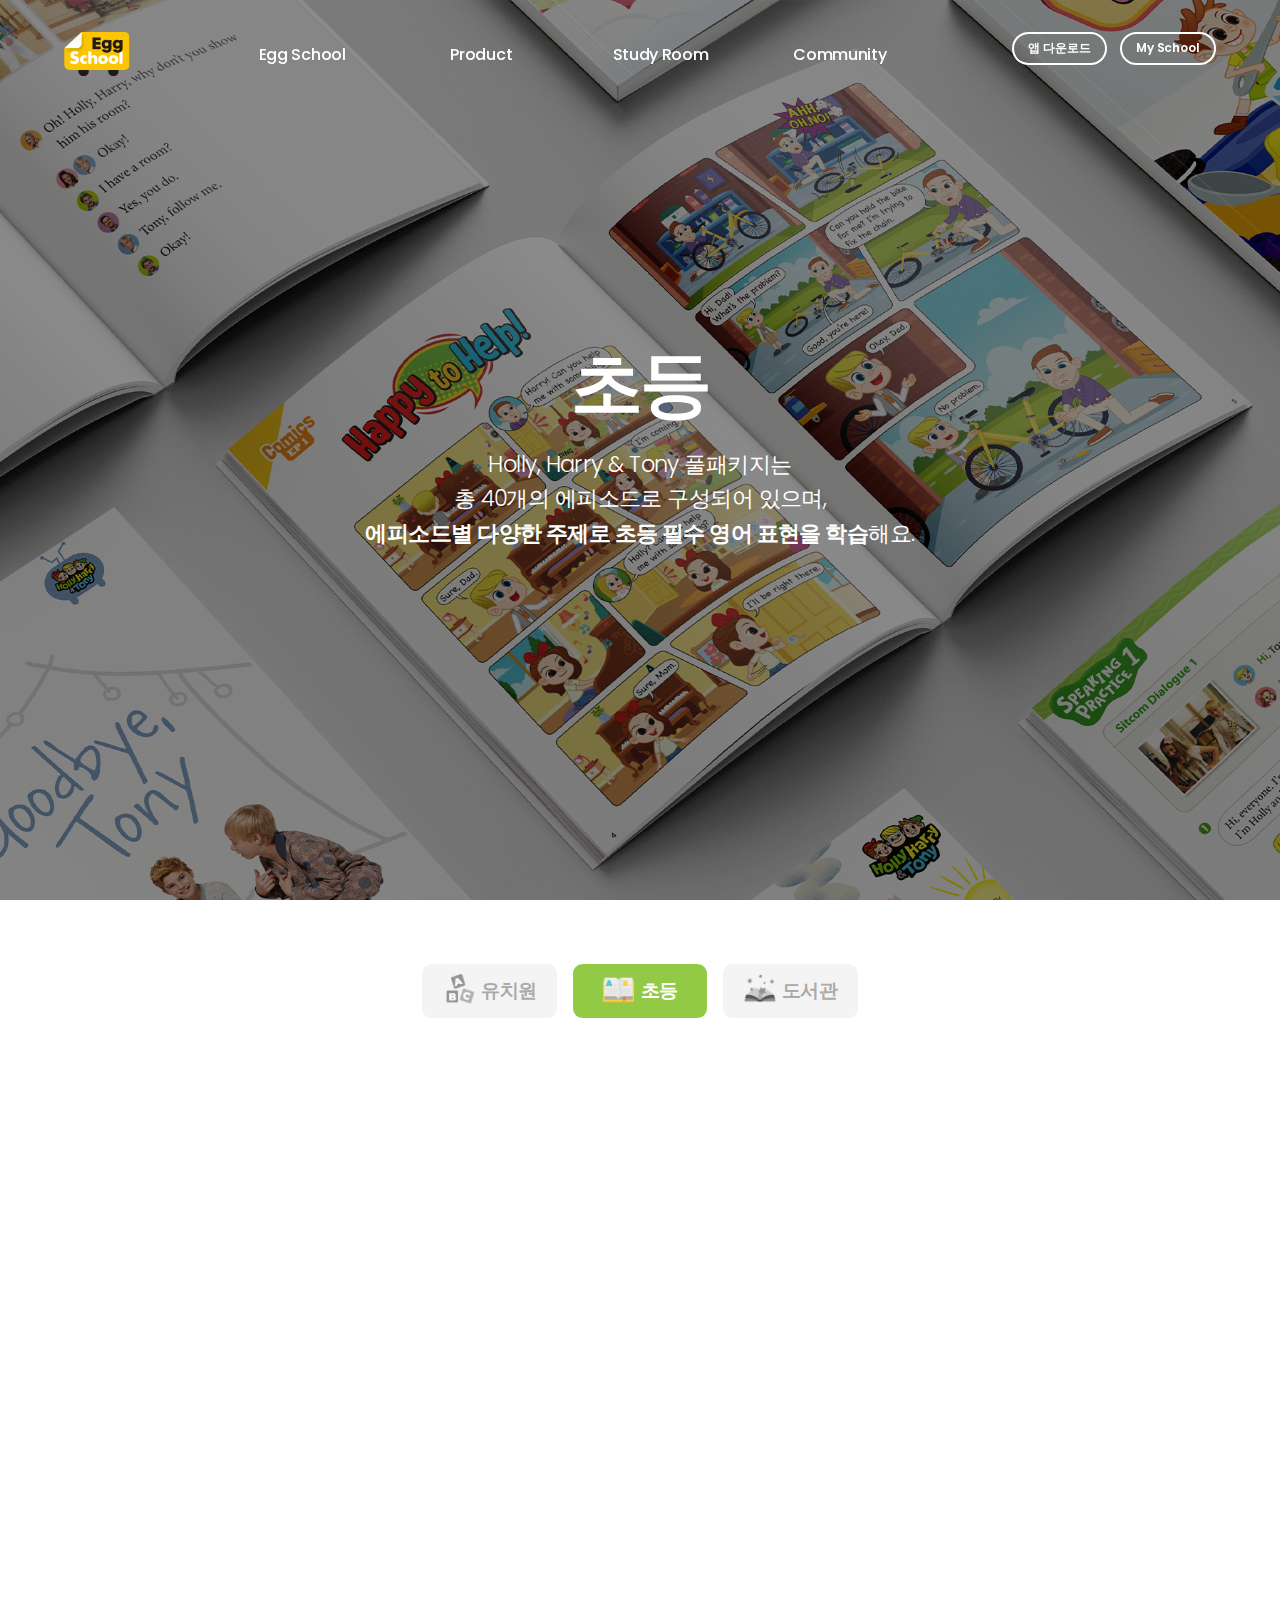
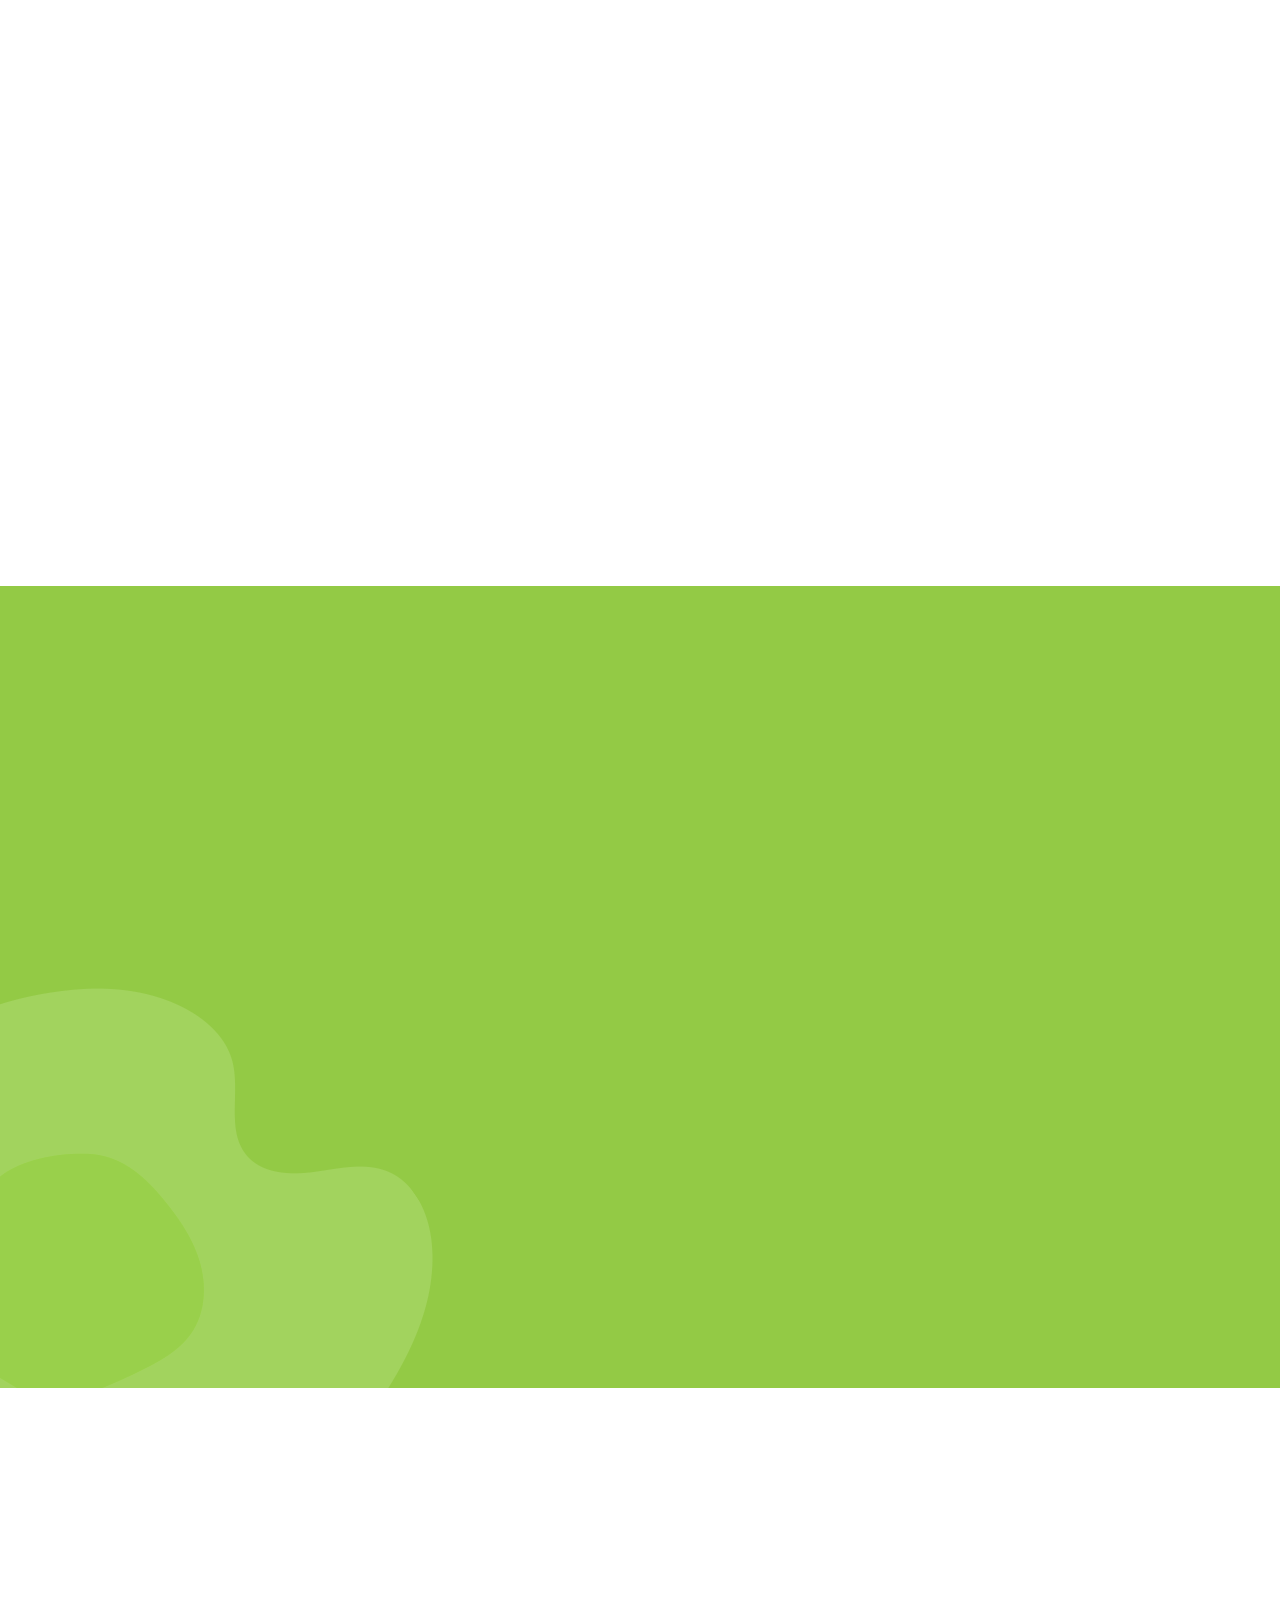
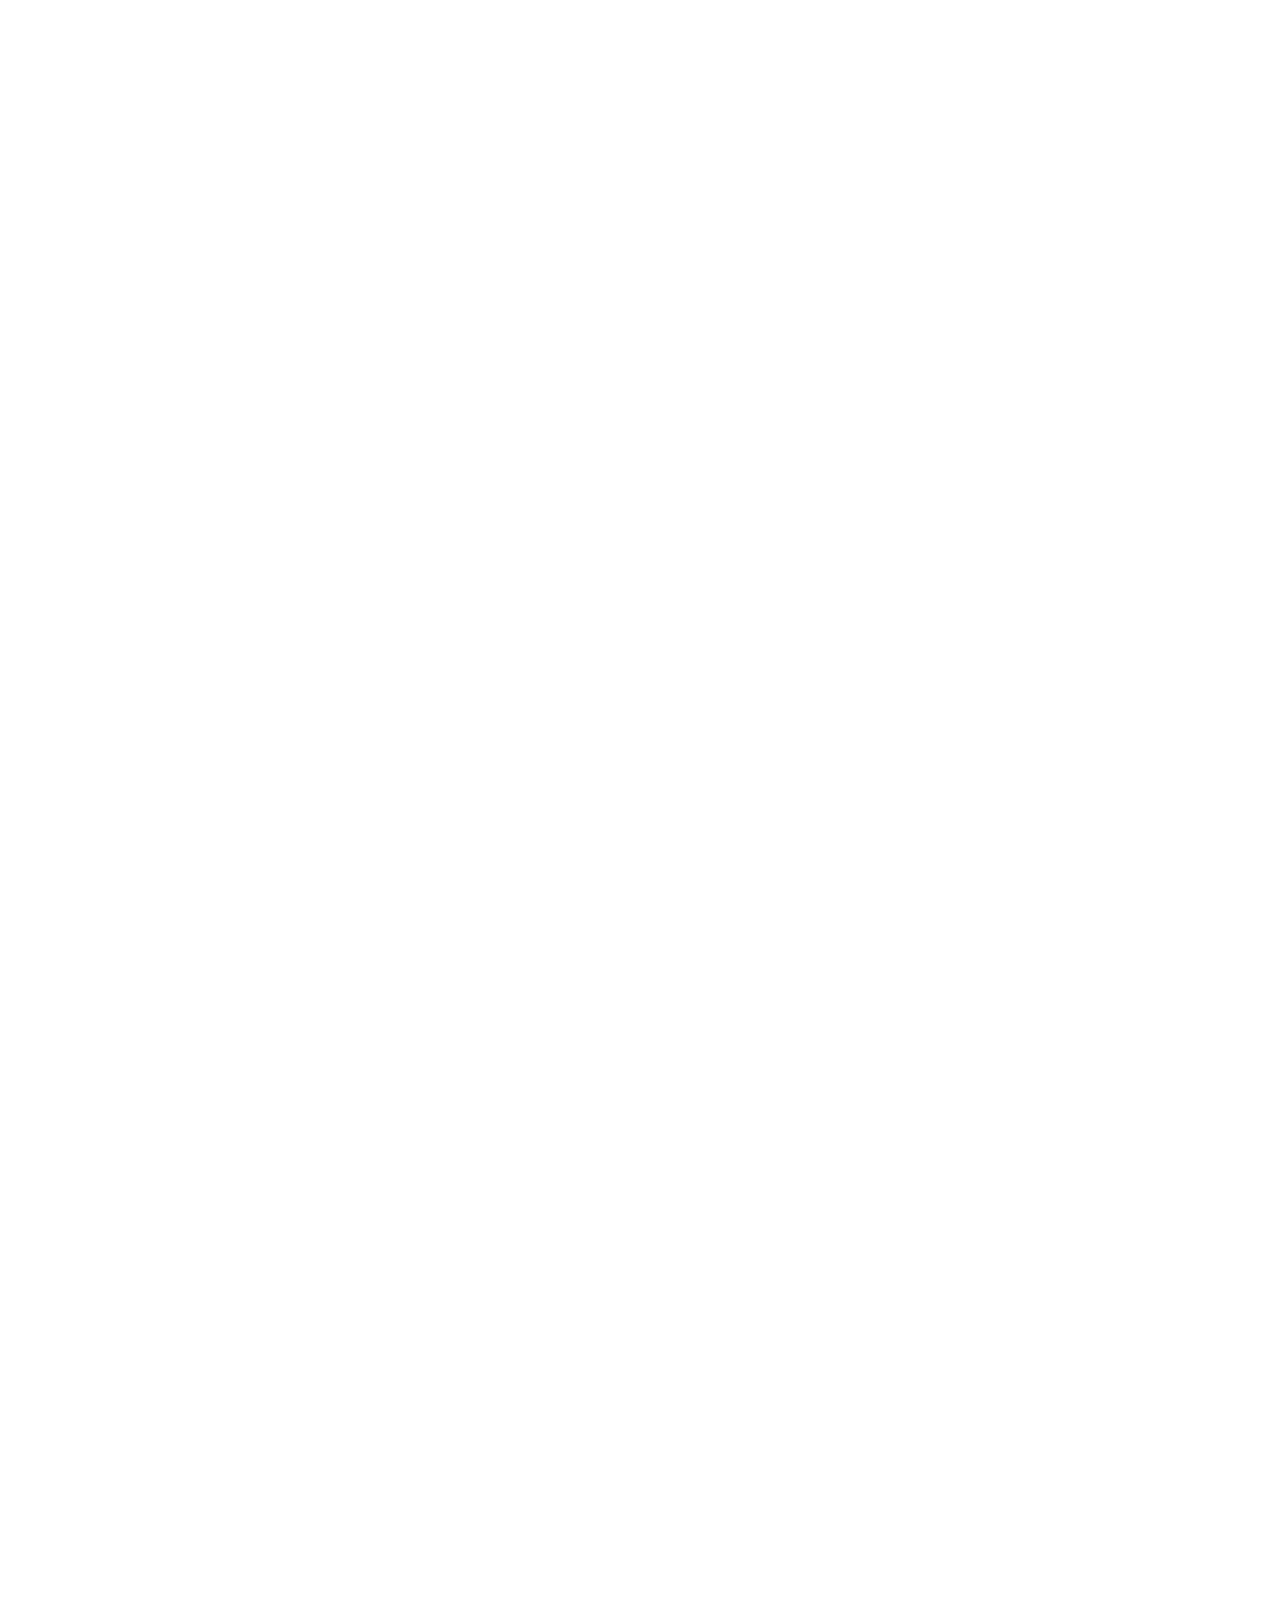
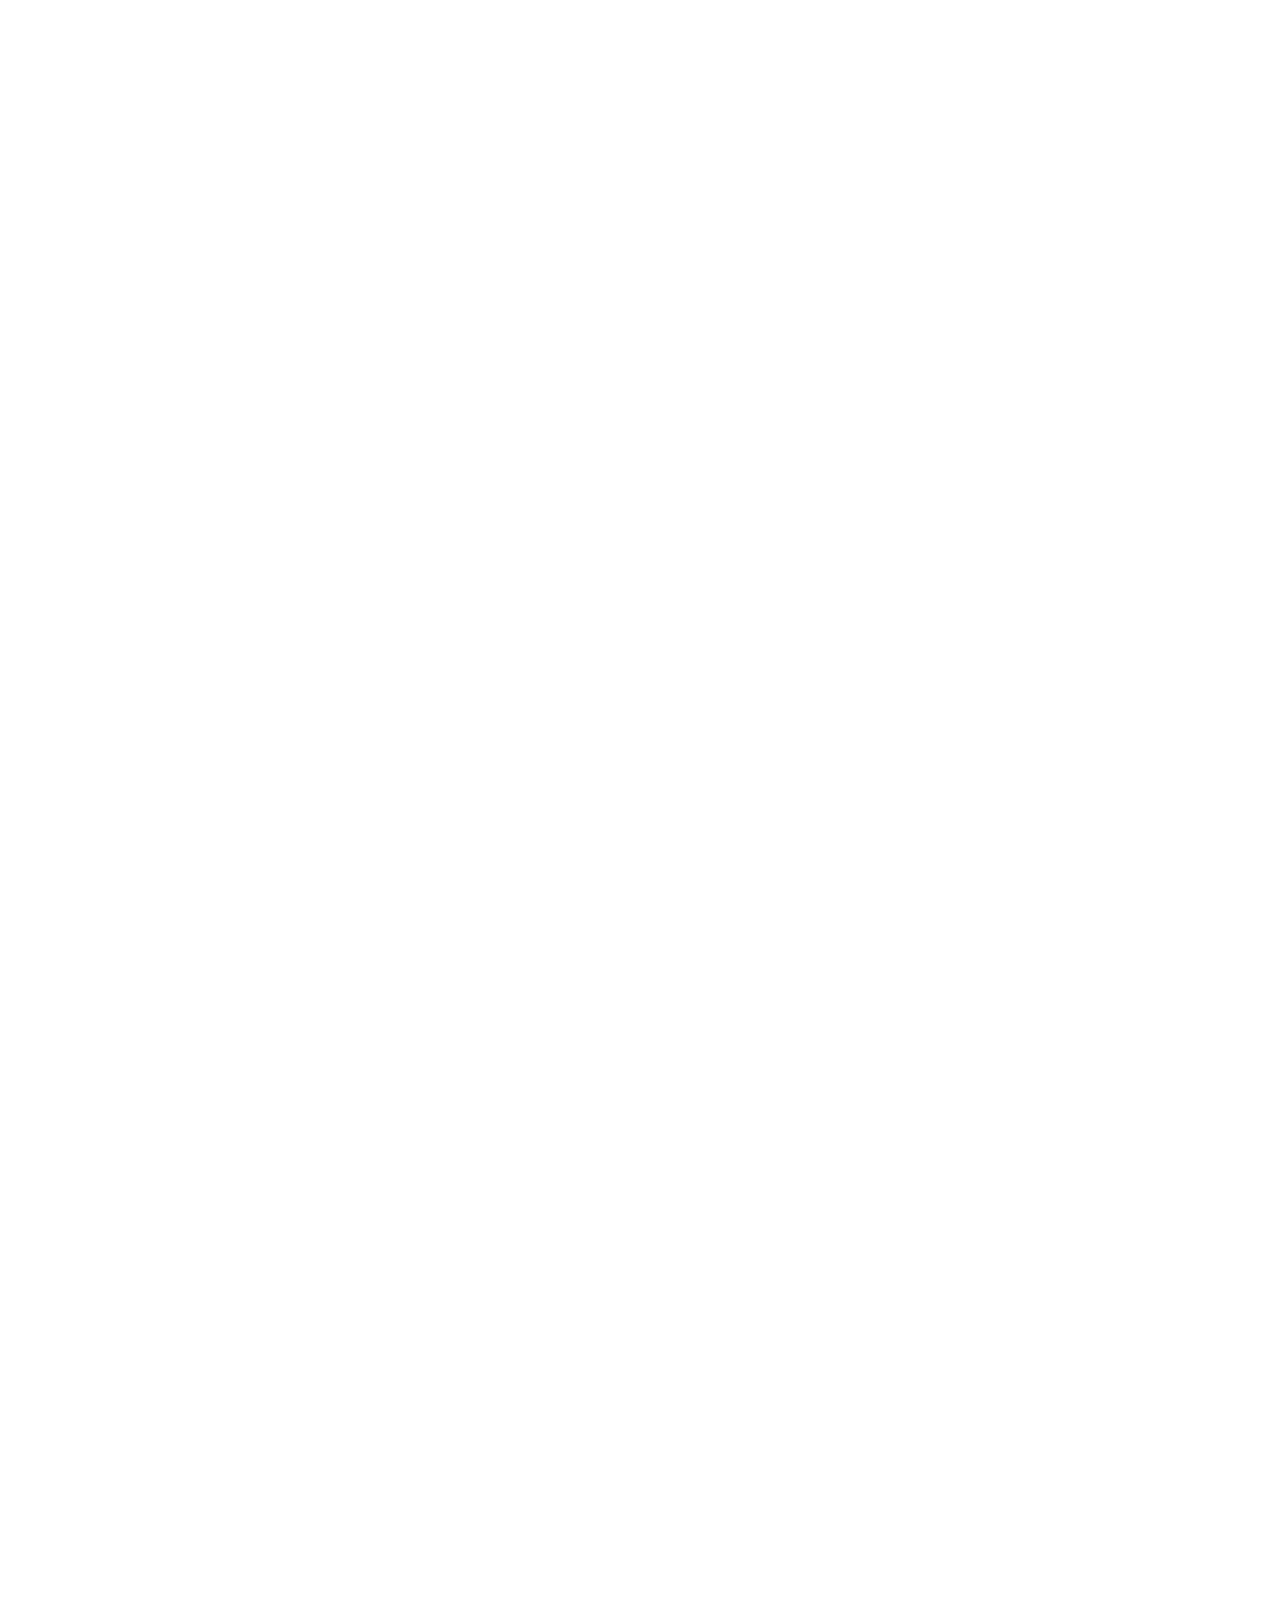
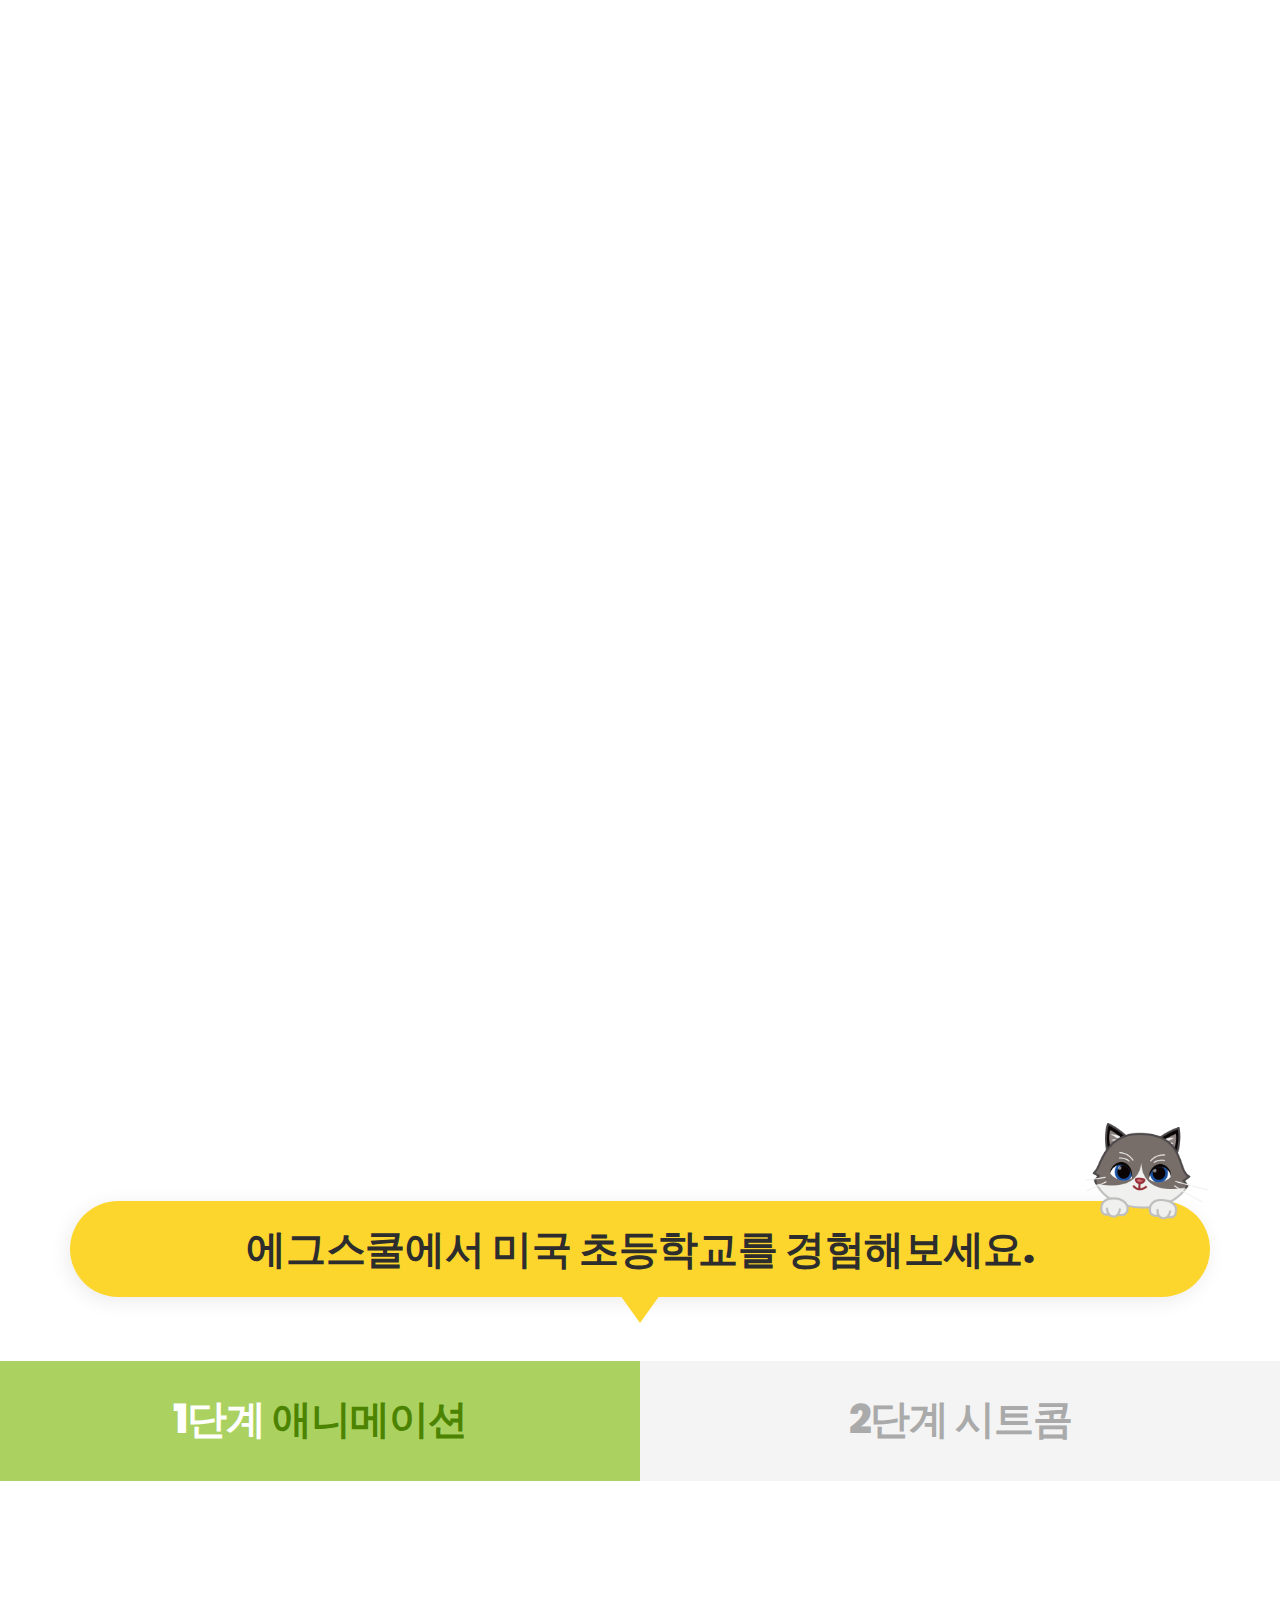
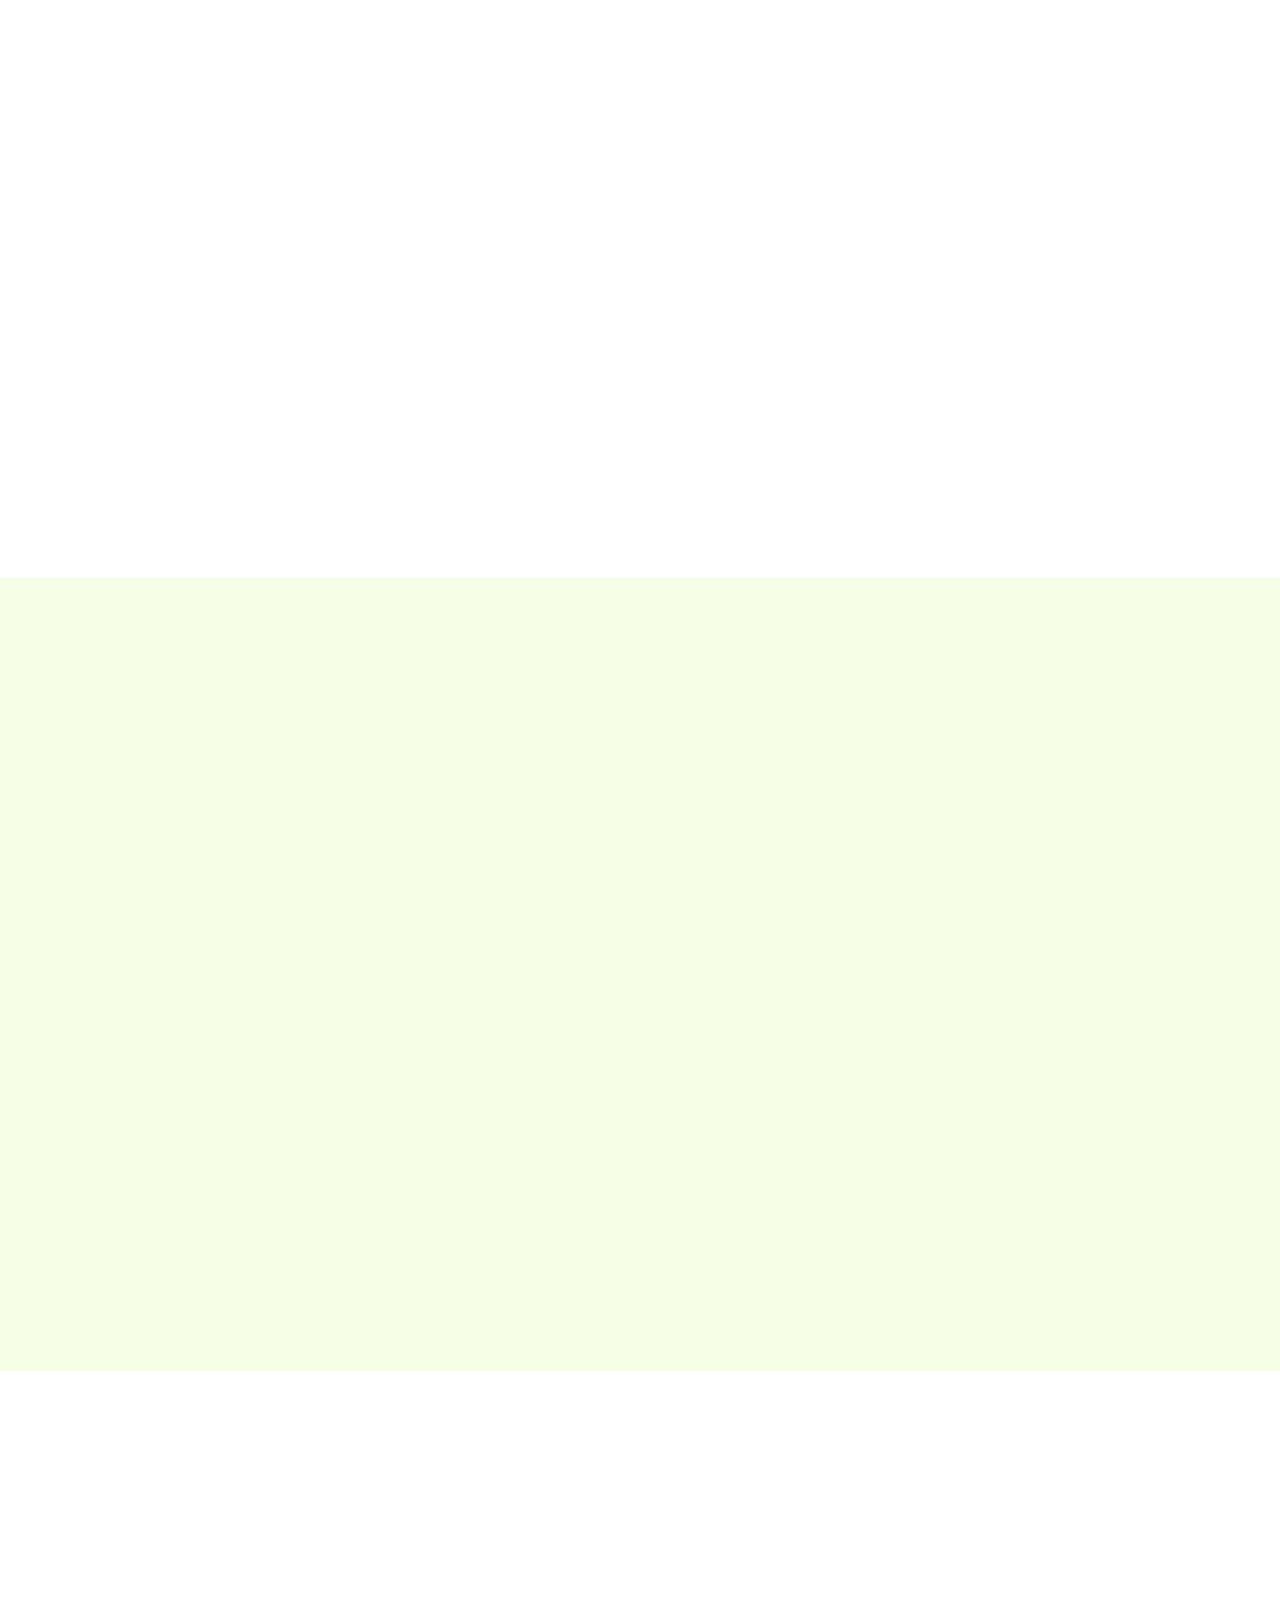
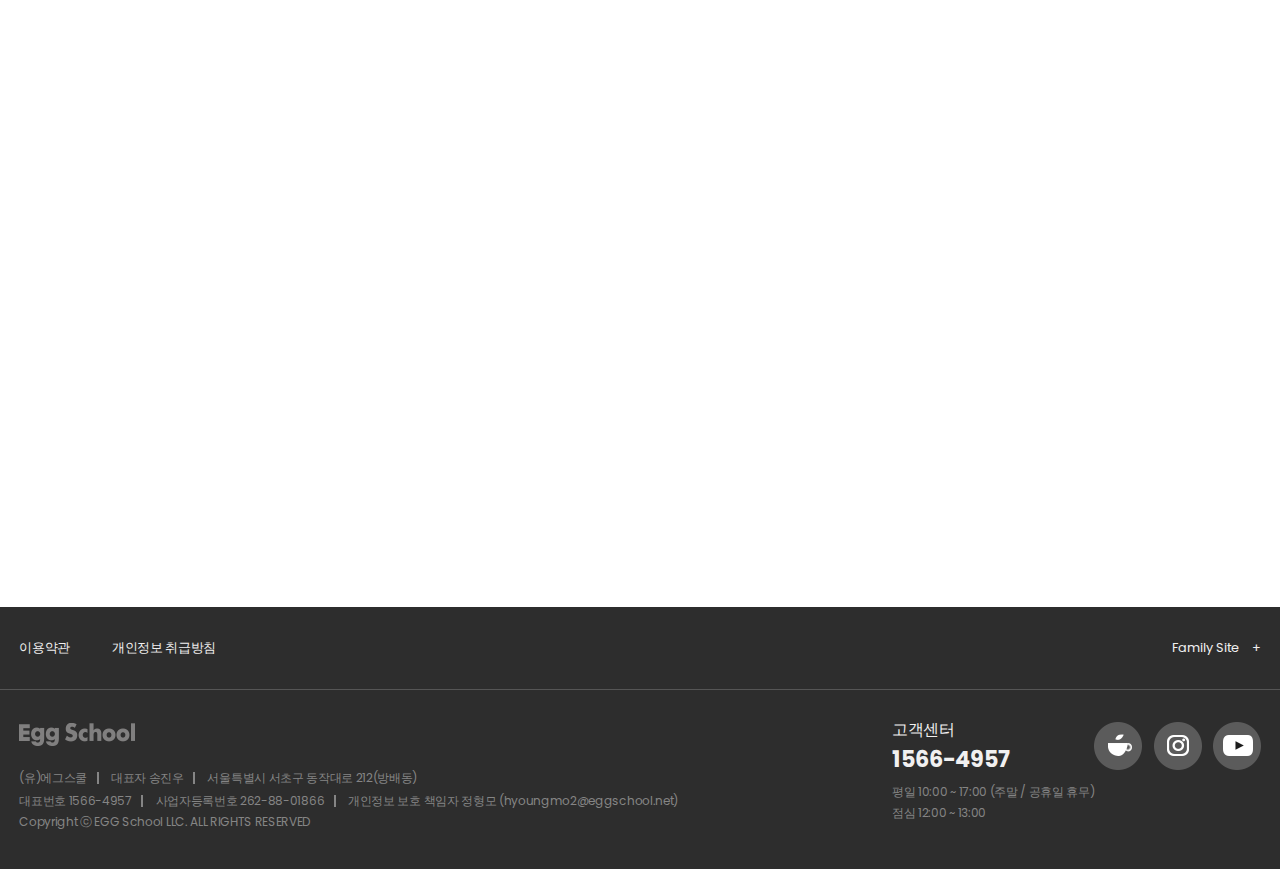
==== commit 88ed8a7e: "FIX: url 수정" ====
--- a/product/element.html
+++ b/product/element.html
@@ -52,22 +52,22 @@
                 <li class="gnb_link"><span class="gnb_text">Product</span>
                     <ul class="lnb_block">
                         <li class="lnb_link"><a href="./../product/kinder.html">유치원</a></li>
-                        <li class="lnb_link"><a href="../../product/element.html">초등</a></li>
-                        <li class="lnb_link"><a href="../../product/library.html">도서관</a></li>
-                        <li class="lnb_link"><a href="../../product/freetrial/kinder.html">무료체험신청</a></li>
+                        <li class="lnb_link"><a href="./../product/element.html">초등</a></li>
+                        <li class="lnb_link"><a href="./../product/library.html">도서관</a></li>
+                        <li class="lnb_link"><a href="./../product/freetrial/kinder.html">무료체험신청</a></li>
                     </ul>
                 </li>
                 <li class="gnb_link"><span class="gnb_text">Study Room</span>
                     <ul class="lnb_block">
-                        <li class="lnb_link"><a href="../../studyroom/guide/kinder.html">학습가이드</a></li>
-                        <li class="lnb_link"><a href="../../studyroom/guide/remotesupport.html">PC원격지원</a></li>
+                        <li class="lnb_link"><a href="./../studyroom/guide/kinder.html">학습가이드</a></li>
+                        <li class="lnb_link"><a href="./../studyroom/guide/remotesupport.html">PC원격지원</a></li>
                     </ul>
                 </li>
                 <li class="gnb_link"><span class="gnb_text">Community</span>
                     <ul class="lnb_block">
-                        <li class="lnb_link"><a href="../../community/notice.html">공지사항</a></li>
-                        <li class="lnb_link"><a href="../../community/event.html">이벤트</a></li>
-                        <li class="lnb_link"><a href="../../community/faq.html">FAQ</a></li>
+                        <li class="lnb_link"><a href="./../community/notice.html">공지사항</a></li>
+                        <li class="lnb_link"><a href="./../community/event.html">이벤트</a></li>
+                        <li class="lnb_link"><a href="./../community/faq.html">FAQ</a></li>
                     </ul>
                 </li>
             </ul>
@@ -77,20 +77,20 @@
             <button type="button" class="utill_menu" onclick="toggleMySchool()">My School
                 <ul class="mypage_link_block">
                     <li class="mypage_link logout">로그아웃</li>
-                    <li class="mypage_link"><a href="../../myschool/userinfo.html">회원정보</a></li>
-                    <li class="mypage_link"><a href="../../myschool/studyinfo.html">학습정보</a></li>
-                    <li class="mypage_link"><a href="../../myschool/appextend.html">앱 구독연장</a></li>
-                    <li class="mypage_link"><a href="../../myschool/paylist.html">결제내역</a></li>
-                    <li class="mypage_link"><a href="../../myschool/delivery.html">배송내역</a></li>
-                    <li class="mypage_link"><a href="../../myschool/dataroom.html">자료실</a></li>
-                    <li class="mypage_link"><a href="../../myschool/qna.html">1 : 1 문의내역</a></li>
+                    <li class="mypage_link"><a href="./../myschool/userinfo.html">회원정보</a></li>
+                    <li class="mypage_link"><a href="./../myschool/studyinfo.html">학습정보</a></li>
+                    <li class="mypage_link"><a href="./../myschool/appextend.html">앱 구독연장</a></li>
+                    <li class="mypage_link"><a href="./../myschool/paylist.html">결제내역</a></li>
+                    <li class="mypage_link"><a href="./../myschool/delivery.html">배송내역</a></li>
+                    <li class="mypage_link"><a href="./../myschool/dataroom.html">자료실</a></li>
+                    <li class="mypage_link"><a href="./../myschool/qna.html">1 : 1 문의내역</a></li>
                 </ul>
             </button>
         </div>
     </header>
     <!--S:mobile-->
     <header class="m_header">
-        <div class="logo"><a href="/"><img src="../../images/logo.png" alt="Egg School"></a></div>
+        <div class="logo"><a href="/"><img src="./../images/logo.png" alt="Egg School"></a></div>
         <div class="m_menu_block">
             <div class="utill_menu_block">
                 <button type="button" onclick="redirectToAppStore()" class="utill_menu">앱 다운로드</button>
@@ -106,8 +106,8 @@
     <div class="m_nav_wrapper">
         <div class="nav_top d_flex align_center">
             <div class="login_block">
-                <img class="logo" src=".../../images/logo.png" alt="Egg School">
-                <p class="login_txt"><a href="../../login" class="font_600">로그인</a>해주세요</p>
+                <img class="logo" src="./../images/logo.png" alt="Egg School">
+                <p class="login_txt"><a href="./../login" class="font_600">로그인</a>해주세요</p>
             </div>
             <button class="btn_nav open" onclick="handleMobileNav(this)">
                 <span></span>
@@ -120,41 +120,41 @@
             <ul class="gnb_block">
                 <li class="gnb_link"><span class="gnb_text">Egg School <i class="ico_arrow"></i></span>
                     <ul class="lnb_block">
-                        <li class="lnb_link"><a href="../../eggshool/story.html">회사소개</a></li>
-                        <li class="lnb_link"><a href="../../eggshool/system.html">시스템</a></li>
-                        <li class="lnb_link"><a href="../../eggshool/curriculum.html">커리큘럼</a></li>
+                        <li class="lnb_link"><a href="./../eggshool/story.html">회사소개</a></li>
+                        <li class="lnb_link"><a href="./../eggshool/system.html">시스템</a></li>
+                        <li class="lnb_link"><a href="./../eggshool/curriculum.html">커리큘럼</a></li>
                     </ul>
                 </li>
                 <li class="gnb_link"><span class="gnb_text">Product <i class="ico_arrow"></i></span>
                     <ul class="lnb_block">
-                        <li class="lnb_link"><a href="../../product/kinder.html">유치원</a></li>
-                        <li class="lnb_link"><a href="../../product/element.html">초등</a></li>
-                        <li class="lnb_link"><a href="../../product/library.html">도서관</a></li>
-                        <li class="lnb_link"><a href="../../product/freetrial.html">무료체험신청</a></li>
+                        <li class="lnb_link"><a href="./../product/kinder.html">유치원</a></li>
+                        <li class="lnb_link"><a href="./../product/element.html">초등</a></li>
+                        <li class="lnb_link"><a href="./../product/library.html">도서관</a></li>
+                        <li class="lnb_link"><a href="./../product/freetrial/kinder.html">무료체험신청</a></li>
                     </ul>
                 </li>
                 <li class="gnb_link"><span class="gnb_text">Study Room <i class="ico_arrow"></i></span>
                     <ul class="lnb_block">
-                        <li class="lnb_link"><a href="../../studyroom/guide.html">학습가이드</a></li>
-                        <li class="lnb_link"><a href="../../studyroom/guide/remotesupport.html">PC원격지원</a></li>
+                        <li class="lnb_link"><a href="./../studyroom/guide.html">학습가이드</a></li>
+                        <li class="lnb_link"><a href="./../studyroom/guide/remotesupport.html">PC원격지원</a></li>
                     </ul>
                 </li>
                 <li class="gnb_link"><span class="gnb_text">Community <i class="ico_arrow"></i></span>
                     <ul class="lnb_block">
-                        <li class="lnb_link"><a href="../../community/notice.html">공지사항</a></li>
-                        <li class="lnb_link"><a href="../../community/event.html">이벤트</a></li>
-                        <li class="lnb_link"><a href="../../community/faq.html">FAQ</a></li>
+                        <li class="lnb_link"><a href="./../community/notice.html">공지사항</a></li>
+                        <li class="lnb_link"><a href="./../community/event.html">이벤트</a></li>
+                        <li class="lnb_link"><a href="./../community/faq.html">FAQ</a></li>
                     </ul>
                 </li>
                 <li class="gnb_link"><span class="gnb_text">My School <i class="ico_arrow"></i></span>
                     <ul class="lnb_block">
-                        <li class="lnb_link"><a href="../../myschool/userinfo.html">회원정보</a></li>
-                        <li class="lnb_link"><a href="../../myschool/studyinfo.html">학습정보</a></li>
-                        <li class="lnb_link"><a href="../../myschool/appextend.html">앱 구독연장</a></li>
-                        <li class="lnb_link"><a href="../../myschool/paylist.html">결제내역</a></li>
-                        <li class="lnb_link"><a href="../../myschool/delivery.html">배송내역</a></li>
-                        <li class="lnb_link"><a href="../../myschool/dataroom.html">자료실</a></li>
-                        <li class="lnb_link"><a href="../../myschool/qna.html">1:1 문의내역</a></li>
+                        <li class="lnb_link"><a href="./../myschool/userinfo.html">회원정보</a></li>
+                        <li class="lnb_link"><a href="./../myschool/studyinfo.html">학습정보</a></li>
+                        <li class="lnb_link"><a href="./../myschool/appextend.html">앱 구독연장</a></li>
+                        <li class="lnb_link"><a href="./../myschool/paylist.html">결제내역</a></li>
+                        <li class="lnb_link"><a href="./../myschool/delivery.html">배송내역</a></li>
+                        <li class="lnb_link"><a href="./../myschool/dataroom.html">자료실</a></li>
+                        <li class="lnb_link"><a href="./../myschool/qna.html">1:1 문의내역</a></li>
                     </ul>
                 </li>
             </ul>
@@ -178,8 +178,8 @@
         <section class="product_link_wrapper">
             <ul class="product_link_block">
                 <li class="product_link kinder"><a href="./kinder.html">유치원</a></li>
-                <li class="product_link element"><a href="./element.html">초등</a></li>
-                <li class="product_link library active"><a href="./library.html">도서관</a></li>
+                <li class="product_link element active"><a href="./element.html">초등</a></li>
+                <li class="product_link library"><a href="./library.html">도서관</a></li>
             </ul>
         </section>
         <section class="product_detail_wrapper spacing_product">
@@ -189,7 +189,7 @@
                     영미권 문화와 교과 표현을<br class="m_br" /> 쉽고 재미있게 익혀보세요.
                 </h3>
                 <div class="product_thumb_box" data-aos="fade-up">
-                    <img src="../../images/product/img_product_element.png" alt="">
+                    <img src="./../images/product/img_product_element.png" alt="">
                     <div class="font_right">
                         <button class="btn_detail" onclick="showModal('#productDetailModal')"><i class="ico_search"></i> 제품 구성 상세 안내</button>
                     </div>
@@ -248,14 +248,14 @@
             <div class="container">
                 <ul class="feature_box_block" data-aos="fade-up">
                     <li class="feature_box">
-                        <img class="ico_feature" src="../../images/product/ico_feature_english.png" alt="">
+                        <img class="ico_feature" src="./../images/product/ico_feature_english.png" alt="">
                         <p class="desc">
                             책과 영상을 통해 직접<br />
                             <span class="font_point">Speaking 연습까지</span>
                         </p>
                     </li>
                     <li class="feature_box">
-                        <img class="ico_feature" src="../../images/product/ico_feature_selfStudy.png" alt="">
+                        <img class="ico_feature" src="./../images/product/ico_feature_selfStudy.png" alt="">
                         <p class="desc">
                             <span class="font_point">디지털 학습</span> 콘텐츠로<br />
                             재미있게 셀프스터디
--- a/css/common.css
+++ b/css/common.css
@@ -586,7 +586,7 @@
     display: inline-block;
     width: 0.8em;
     height: 1em;
-    background: url('../../images/icon/ico_menu_arrow.png') center center no-repeat;
+    background: url('./../images/icon/ico_menu_arrow.png') center center no-repeat;
     background-size: 100%;
     transition: transform .4s ease-in-out;
 }
@@ -751,7 +751,7 @@
     display: inline-block;
     width: 4em;
     height: 4em;
-    background: url('../../images/icon/ico_play.png') center center no-repeat;
+    background: url('./../images/icon/ico_play.png') center center no-repeat;
     background-size: 100% auto;
     cursor: pointer;
 }
@@ -760,7 +760,7 @@
     display: inline-block;
     width: 4em;
     height: 4em;
-    background: url('../../images/icon/ico_play_02.png') center center no-repeat;
+    background: url('./../images/icon/ico_play_02.png') center center no-repeat;
     background-size: 100% auto;
 }
 
@@ -768,7 +768,7 @@
     display: inline-block;
     width: 1em;
     height: 1em;
-    background: url('../../images/icon/ico_search.png') center center no-repeat;
+    background: url('./../images/icon/ico_search.png') center center no-repeat;
     background-size: 100% auto;
 }
 
@@ -776,7 +776,7 @@
     display: inline-block;
     width: 1em;
     height: 1em;
-    background: url('../../images/icon/ico_close.png') center center no-repeat;
+    background: url('./../images/icon/ico_close.png') center center no-repeat;
     background-size: 100% auto;
     box-shadow: 0 0 0.35em 0 rgba(29, 29, 29, 0.2);
     border-radius: 50%;
@@ -787,7 +787,7 @@
     display: inline-block;
     width: 2em;
     height: 2em;
-    background: url('../../images/icon/ico_arrow_double.png') center center no-repeat;
+    background: url('./../images/icon/ico_arrow_double.png') center center no-repeat;
     background-size: 100% auto;
 }
 /* Es:ico */
@@ -815,7 +815,7 @@
     display: inline-block;
     width: 1.4em;
     height: 1.4em;
-    background: url('../../images/icon/ico_swiper_paging_02.png') left center no-repeat;
+    background: url('./../images/icon/ico_swiper_paging_02.png') left center no-repeat;
     background-size: 100%;
     cursor: pointer;
 }
@@ -827,7 +827,7 @@
     /* display: inline-block; */
     width: 1.8em;
     height: 1.8em;
-    background: url('../../images/icon/ico_swiper_paging_active.png') left center no-repeat;
+    background: url('./../images/icon/ico_swiper_paging_active.png') left center no-repeat;
     background-size: 100% auto;
     cursor: pointer;
     color: transparent;
@@ -853,7 +853,7 @@
 .btn_circle_prev.swiper-button-disabled,
 .btn_circle_next.swiper-button-disabled {
     opacity: 1;
-    background: url('../../images/icon/ico_swiper_paging.png') center center no-repeat;
+    background: url('./../images/icon/ico_swiper_paging.png') center center no-repeat;
     background-size: 100% auto;
 }
 
@@ -967,7 +967,7 @@
 .input_select,
 .form_box select {
     appearance: none;
-    background: url('../../images/icon/ico_select_arrow.png') center right 1em no-repeat;
+    background: url('./../images/icon/ico_select_arrow.png') center right 1em no-repeat;
     background-size: 1em auto;
 }
 
@@ -988,7 +988,7 @@
 }
 
 .input_check label::before {
-    --img-check: url('../../images/icon/ico_check_off.png');
+    --img-check: url('./../images/icon/ico_check_off.png');
     content: '';
     position: relative;
     top: 0.3em;
@@ -1002,7 +1002,7 @@
 }
 
 .input_check input:checked ~ label::before {
-    --img-check: url('../../images/icon/ico_check_on.png');
+    --img-check: url('./../images/icon/ico_check_on.png');
 }
 
 .terms_wrapper {
--- a/css/main.css
+++ b/css/main.css
@@ -444,7 +444,7 @@
     display: inline-block;
     width: 1em;
     height: 1em;
-    background: url('../../images/icon/ico_link_arrow.png') center center no-repeat;
+    background: url('./../images/icon/ico_link_arrow.png') center center no-repeat;
     background-size: 100%;
     margin-left: 0.3em;
     position: relative;
@@ -617,7 +617,7 @@
 }
 
 .mo_ver.sticky_section {
-    background: var(--bg-sticky) url('../../images/icon/bg_flower.png') -5% 130% no-repeat;
+    background: var(--bg-sticky) url('./../images/icon/bg_flower.png') -5% 130% no-repeat;
     background-blend-mode : luminosity;
     background-size: 50%;
 }
@@ -727,7 +727,7 @@
     display: inline-block;
     width: 2.25rem;
     height: 1.9rem;
-    background: url('../../images/icon/ico_quotes.png') no-repeat;
+    background: url('./../images/icon/ico_quotes.png') no-repeat;
     background-size: contain;
 }
 
@@ -1067,8 +1067,8 @@
     top: 0.5em;
 }
 
-.sns_item .ico.instar { background-image: url("../../images/icon/ico_sns_instar_color.png"); }
-.sns_item .ico.youtube { background-image: url("../../images/icon/ico_sns_youtube_color.png"); }
+.sns_item .ico.instar { background-image: url("./../images/icon/ico_sns_instar_color.png"); }
+.sns_item .ico.youtube { background-image: url("./../images/icon/ico_sns_youtube_color.png"); }
 
 .sns_item .sns_id {
     margin-bottom: 0.8em;
--- a/css/product.css
+++ b/css/product.css
@@ -145,8 +145,8 @@
 }
 
 .product_link_block .product_link {
-    --img-ico-on: url('../../images/icon/ico_kinder_on.png');
-    --img-ico-off: url('../../images/icon/ico_kinder_off.png');
+    --img-ico-on: url('./../images/icon/ico_kinder_on.png');
+    --img-ico-off: url('./../images/icon/ico_kinder_off.png');
     width: 7em;
     background-color: var(--gray-50);
     font-size: 1.2rem;
@@ -195,27 +195,27 @@
 
 .product_link_block .product_link.element {
     --bg-active: var(--green-400);
-    --img-ico-on: url('../../images/icon/ico_element_on.png');
-    --img-ico-off: url('../../images/icon/ico_element_off.png');
+    --img-ico-on: url('./../images/icon/ico_element_on.png');
+    --img-ico-off: url('./../images/icon/ico_element_off.png');
 }
 
 .product_link_block .product_link.library {
     --bg-active: var(--purple);
-    --img-ico-on: url('../../images/icon/ico_library_on.png');
-    --img-ico-off: url('../../images/icon/ico_library_off.png');
+    --img-ico-on: url('./../images/icon/ico_library_on.png');
+    --img-ico-off: url('./../images/icon/ico_library_off.png');
 }
 
 /* kinder */
 .kinder,
 .kinder_wrapper {
-    --bg-visual: url('../../images/product/bg_kinder.png');
+    --bg-visual: url('./../images/product/bg_kinder.png');
 
     --font-point: var(--red-500); /* 기본 강조 컬러 init */
     --font-point-title: var(--red-500); /* 메인 타이틀 포인트 컬러 */
     --font-point-desc: var(--red-600); /* 메인 desc 포인트 컬러 */
     --font-point-sub-title: var(--red-600); /* 메인 sub title 포인트 컬러 */
     --active-tab-video: var(--red-500);
-    --img-bubble: url('../../images/icon/ico_bubble_kinder.png');
+    --img-bubble: url('./../images/icon/ico_bubble_kinder.png');
     --active-tab-step: var(--red-700);
     --active-tab-step-name: var(--yellow-200);
     --active-tab-step2: var(--blue-500);
@@ -228,7 +228,7 @@
     --bg-thumb: var(--red-100);
     --bg-border-title: var(--red-200);
     --bg-program-tag: var(--red-400);
-    --img-ico-check:  url('../../images/icon/ico_check_red.png');
+    --img-ico-check:  url('./../images/icon/ico_check_red.png');
     /* swiper */
     --active-swiper-bullet: var(--red-600);
 }
@@ -240,21 +240,21 @@
     --bg-thumb: var(--red-100);
     --bg-border-title: var(--blue-200);
     --bg-program-tag: var(--blue-300);
-    --img-ico-check:  url('../../images/icon/ico_check_blue.png');
+    --img-ico-check:  url('./../images/icon/ico_check_blue.png');
     /* swiper */
     --active-swiper-bullet: var(--blue-500);
 }
 
 .element,
 .element_wrapper {
-    --bg-visual: url('../../images/product/bg_element.png');
+    --bg-visual: url('./../images/product/bg_element.png');
 
     --font-point: var(--green-700); /* 기본 강조 컬러 init */
     --font-point-title: var(--green-700); /* 메인 타이틀 포인트 컬러 */
     --font-point-desc: var(--green-700); /* 메인 desc 포인트 컬러 */
     --font-point-sub-title: var(--green-650); /* 메인 sub title 포인트 컬러 */
     --active-tab-video: var(--green-700);
-    --img-bubble: url('../../images/icon/ico_bubble_element.png');
+    --img-bubble: url('./../images/icon/ico_bubble_element.png');
     --active-tab-step: var(--green-200);
     --active-tab-step-name: var(--green-850);
     --active-tab-step2: var(--sky-300);
@@ -267,7 +267,7 @@
     --bg-thumb: var(--green-30);
     --bg-border-title: var(--green-100);
     --bg-program-tag: var(--green-600);
-    --img-ico-check:  url('../../images/icon/ico_check_green.png');
+    --img-ico-check:  url('./../images/icon/ico_check_green.png');
     /* swiper */
     --active-swiper-bullet: var(--green-650);
     --swiper-pagination-bullet-inactive-color: #e9e9e9;
@@ -282,7 +282,7 @@
     --bg-thumb: var(--sky-100);
     --bg-border-title: var(--sky-200);
     --bg-program-tag: var(--sky-500);
-    --img-ico-check:  url('../../images/icon/ico_check_sky.png');
+    --img-ico-check:  url('./../images/icon/ico_check_sky.png');
     /* swiper */
     --active-swiper-bullet: var(--sky-600);
     --swiper-pagination-bullet-inactive-color: #e9e9e9;
@@ -292,7 +292,7 @@
 
 .library,
 .library_wrapper {
-    --bg-visual: url('../../images/product/bg_library.png');
+    --bg-visual: url('./../images/product/bg_library.png');
 
     --font-point: #d32727; /* 기본 강조 컬러 init */
     --font-point-title: #d32727; /* 메인 타이틀 포인트 컬러 */
@@ -323,8 +323,8 @@
 .kinder.freetrial,
 .kinder_wrapper.freetrial {
     --bg-visual: #feeced;
-    --ico-visual-01 : url('../../images/product/freetrial/kinder/bg_visual_01.png');
-    --ico-visual-02 : url('../../images/product/freetrial/kinder/bg_visual_02.png');
+    --ico-visual-01 : url('./../images/product/freetrial/kinder/bg_visual_01.png');
+    --ico-visual-02 : url('./../images/product/freetrial/kinder/bg_visual_02.png');
 
     --bg-btn: var(--red-500);
 
@@ -347,8 +347,8 @@
 .element.freetrial,
 .element_wrapper.freetrial {
     --bg-visual: #e8f6cc;
-    --ico-visual-01 : url('../../images/product/freetrial/element/bg_visual_01.png');
-    --ico-visual-02 : url('../../images/product/freetrial/element/bg_visual_02.png');
+    --ico-visual-01 : url('./../images/product/freetrial/element/bg_visual_01.png');
+    --ico-visual-02 : url('./../images/product/freetrial/element/bg_visual_02.png');
 
     --bg-btn: var(--green-400);
     --font-point: var(--green-400); /* 기본 강조 컬러 init */
@@ -451,7 +451,7 @@
 }
 
 .product_feature_wrapper {
-    background: var(--bg-primary) url('../../images/product/bg_flower.png') left bottom no-repeat;
+    background: var(--bg-primary) url('./../images/product/bg_flower.png') left bottom no-repeat;
     background-blend-mode : luminosity;
 }
 
@@ -626,7 +626,7 @@
     position: absolute;
     right: 0;
     bottom: 0;
-    background: var(--bg-primary) url('../../images/product/bg_wave.png') right bottom no-repeat;
+    background: var(--bg-primary) url('./../images/product/bg_wave.png') right bottom no-repeat;
     display: block;
     width: clamp(90%, 1840px ,100%);
     height: 70%;
@@ -1319,7 +1319,7 @@
     display: inline-block;
     width: 12em;
     height: 17.4em;
-    background: url('../../images/product/library/bg_step02.png') center center no-repeat;
+    background: url('./../images/product/library/bg_step02.png') center center no-repeat;
     background-size: contain;
 }
 
@@ -1687,7 +1687,7 @@
     top: calc(20% - 0.55em);
     width: 1.2em;
     height: 1.2em;
-    background: url('../../images/icon/ico_arrow_next.png') no-repeat;
+    background: url('./../images/icon/ico_arrow_next.png') no-repeat;
     background-size: 100%;
     z-index: 2;
 }
@@ -2063,7 +2063,7 @@
     }
 
     .pen_banner_wrapper {
-        background-image: url('../../images/product/m_bg_pen_banner.png');
+        background-image: url('./../images/product/m_bg_pen_banner.png');
         background-repeat: no-repeat;
         background-position: center;
         background-size: cover;
